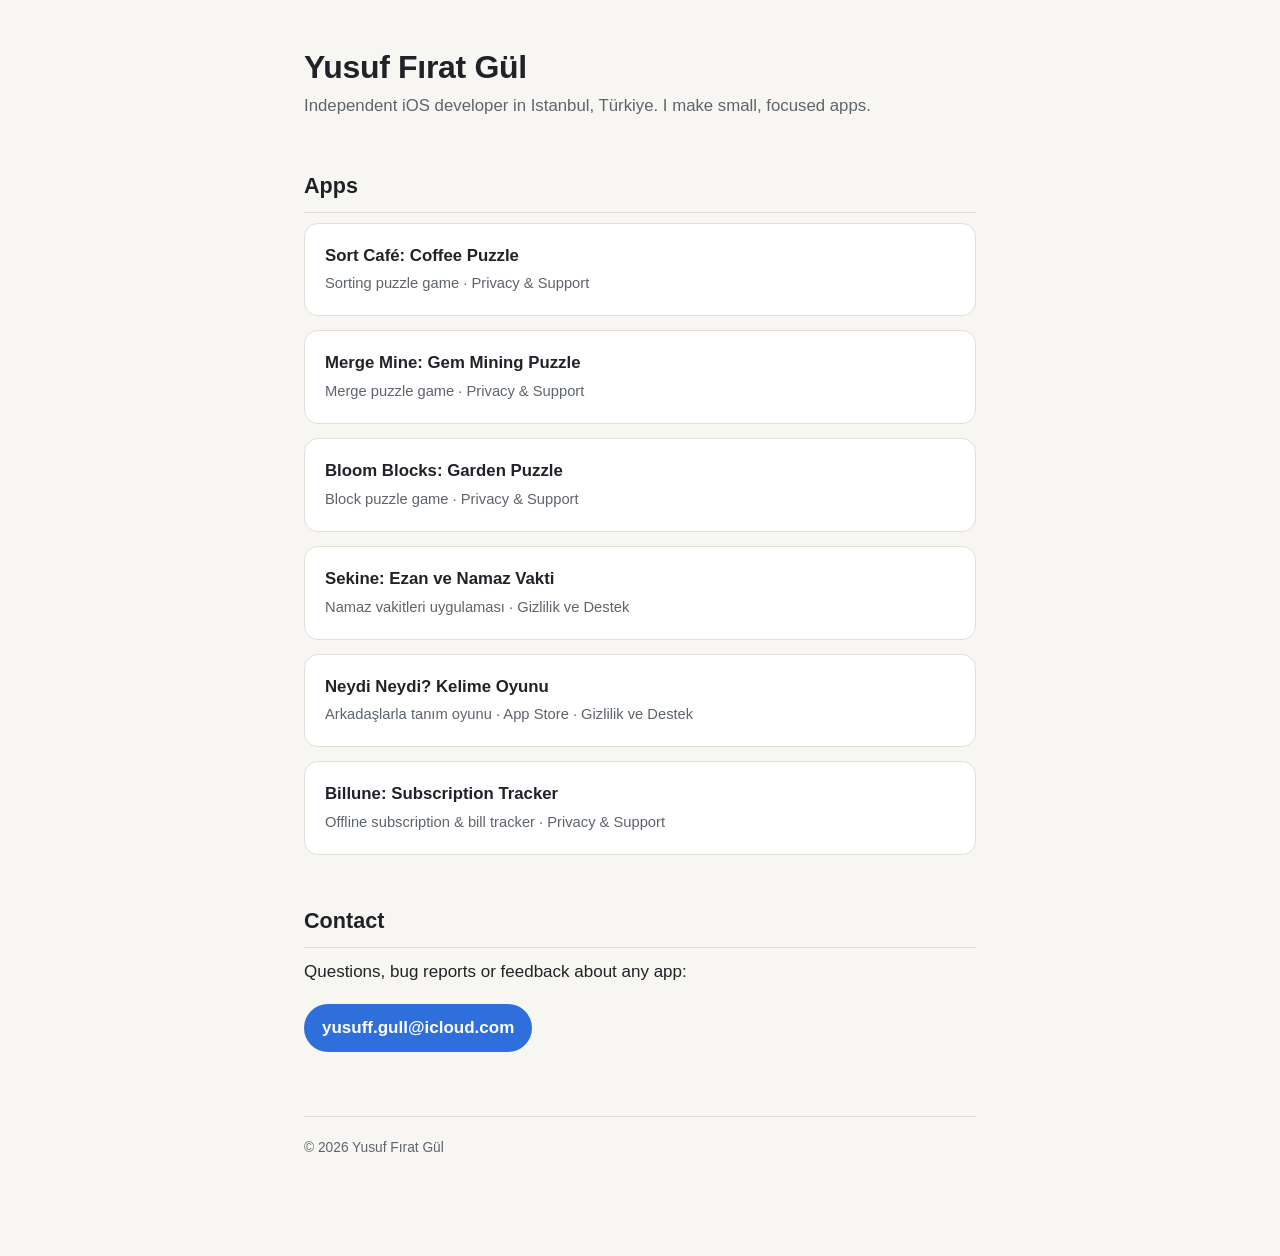
==== index.html @ c66a66dd "feat(billune): add privacy policy and support page Co-Authored-By: Claude Opus 5.5 <noreply@anthropi" ====
<!doctype html>
<html lang="en">
<head>
<meta charset="utf-8">
<meta name="viewport" content="width=device-width,initial-scale=1">
<title>Yusuf Fırat Gül — iOS apps</title>
<meta name="description" content="Independent iOS developer based in Istanbul. Puzzle games, the Neydi Neydi? word game, the Sekine prayer times app and the Billune subscription tracker.">
<link rel="stylesheet" href="/style.css">
</head>
<body>
<div class="wrap">
  <h1>Yusuf Fırat Gül</h1>
  <p class="lead">Independent iOS developer in Istanbul, Türkiye. I make small, focused apps.</p>

  <h2>Apps</h2>
  <div class="apps">
    <a class="app" href="/sort-cafe/">
      <strong>Sort Café: Coffee Puzzle</strong>
      <span>Sorting puzzle game · Privacy &amp; Support</span>
    </a>
    <a class="app" href="/merge-mine/">
      <strong>Merge Mine: Gem Mining Puzzle</strong>
      <span>Merge puzzle game · Privacy &amp; Support</span>
    </a>
    <a class="app" href="/bloom-blocks/">
      <strong>Bloom Blocks: Garden Puzzle</strong>
      <span>Block puzzle game · Privacy &amp; Support</span>
    </a>
    <a class="app" href="/sekine/">
      <strong>Sekine: Ezan ve Namaz Vakti</strong>
      <span>Namaz vakitleri uygulaması · Gizlilik ve Destek</span>
    </a>
    <a class="app" href="/neydi-neydi/">
      <strong>Neydi Neydi? Kelime Oyunu</strong>
      <span>Arkadaşlarla tanım oyunu · App Store · Gizlilik ve Destek</span>
    </a>
    <a class="app" href="/billune/">
      <strong>Billune: Subscription Tracker</strong>
      <span>Offline subscription &amp; bill tracker · Privacy &amp; Support</span>
    </a>
  </div>

  <h2>Contact</h2>
  <p>Questions, bug reports or feedback about any app:</p>
  <a class="contact" href="mailto:yusuff.gull@icloud.com">yusuff.gull@icloud.com</a>

  <footer>© 2026 Yusuf Fırat Gül</footer>
</div>
</body>
</html>
---- style.css ----
:root {
  --bg: #f7f6f3;
  --surface: #ffffff;
  --border: #e3e0d8;
  --text: #1f2328;
  --muted: #5d646c;
  --accent: #2f6fdb;
  --accent-ink: #1f4fa3;
}
@media (prefers-color-scheme: dark) {
  :root {
    --bg: #14161a;
    --surface: #1c1f25;
    --border: #2b3038;
    --text: #eceff2;
    --muted: #a0a8b1;
    --accent: #6aa0ff;
    --accent-ink: #9bbfff;
  }
}
body.sort-cafe { --accent: #c97a3d; --accent-ink: #7a431a; }
body.merge-mine { --accent: #b3841a; --accent-ink: #8f6a14; }
body.bloom-blocks { --accent: #3f8f5f; --accent-ink: #276b41; }
body.sekine { --accent: #2f8f83; --accent-ink: #1f6b62; }
body.neydi-neydi { --accent: #7a4bc4; --accent-ink: #55308f; }
body.billune { --accent: #2563eb; --accent-ink: #1e40af; }
@media (prefers-color-scheme: dark) {
  body.sort-cafe { --accent: #e0a15c; --accent-ink: #f6d9b4; }
  body.merge-mine { --accent: #f2c14e; --accent-ink: #f8d478; }
  body.bloom-blocks { --accent: #6fc98d; --accent-ink: #8ddba7; }
  body.sekine { --accent: #5cc7b8; --accent-ink: #8fe0d5; }
  body.neydi-neydi { --accent: #b48cf0; --accent-ink: #d5bcff; }
  body.billune { --accent: #6ea8fe; --accent-ink: #b6d0ff; }
}

* { box-sizing: border-box; }
html { -webkit-text-size-adjust: 100%; }
body {
  margin: 0;
  background: var(--bg);
  color: var(--text);
  font: 17px/1.65 -apple-system, BlinkMacSystemFont, "Segoe UI", Roboto, Helvetica, Arial, sans-serif;
}
.wrap { max-width: 720px; margin: 0 auto; padding: 48px 24px 96px; }
a { color: var(--accent-ink); text-underline-offset: 3px; }
a:focus-visible { outline: 2px solid var(--accent); outline-offset: 3px; border-radius: 2px; }

.top { display: flex; align-items: baseline; justify-content: space-between; gap: 16px; margin-bottom: 40px; font-size: 0.92rem; }
.top a { color: var(--muted); text-decoration: none; }
.top a:hover { color: var(--text); }

h1 { font-size: 2rem; line-height: 1.2; margin: 0 0 6px; letter-spacing: -0.01em; }
h2 { font-size: 1.35rem; margin: 48px 0 10px; padding-bottom: 8px; border-bottom: 1px solid var(--border); }
h3 { font-size: 1.02rem; margin: 26px 0 6px; }
p, li { max-width: 66ch; }
p { margin: 0 0 14px; }
ul { margin: 0 0 14px; padding-left: 1.25em; }
li { margin-bottom: 6px; }
.lead { color: var(--muted); font-size: 1.05rem; margin-bottom: 28px; }
.muted { color: var(--muted); font-size: 0.92rem; }

.chips { display: flex; gap: 10px; flex-wrap: wrap; margin: 20px 0 8px; }
.chips a {
  font-size: 0.86rem; font-weight: 600; text-decoration: none;
  background: var(--surface); border: 1px solid var(--border); color: var(--accent-ink);
  padding: 6px 14px; border-radius: 999px;
}

.apps { display: grid; gap: 14px; margin-top: 8px; }
.app {
  display: block; text-decoration: none; color: inherit;
  background: var(--surface); border: 1px solid var(--border); border-radius: 14px; padding: 18px 20px;
}
.app:hover { border-color: var(--accent); }
.app strong { display: block; font-size: 1.05rem; }
.app span { color: var(--muted); font-size: 0.92rem; }

table { width: 100%; border-collapse: collapse; font-size: 0.9rem; margin: 12px 0 16px; background: var(--surface); border: 1px solid var(--border); }
th, td { text-align: left; padding: 10px 12px; border-bottom: 1px solid var(--border); vertical-align: top; }
th { color: var(--muted); font-size: 0.78rem; text-transform: uppercase; letter-spacing: 0.04em; }
tr:last-child td { border-bottom: none; }
@media (max-width: 560px) { table { display: block; overflow-x: auto; } }

.contact {
  display: inline-block; background: var(--accent); color: #fff; text-decoration: none;
  font-weight: 600; padding: 10px 18px; border-radius: 999px; margin-top: 4px;
}
.contact:hover { filter: brightness(0.95); }
footer { margin-top: 64px; padding-top: 20px; border-top: 1px solid var(--border); color: var(--muted); font-size: 0.86rem; }
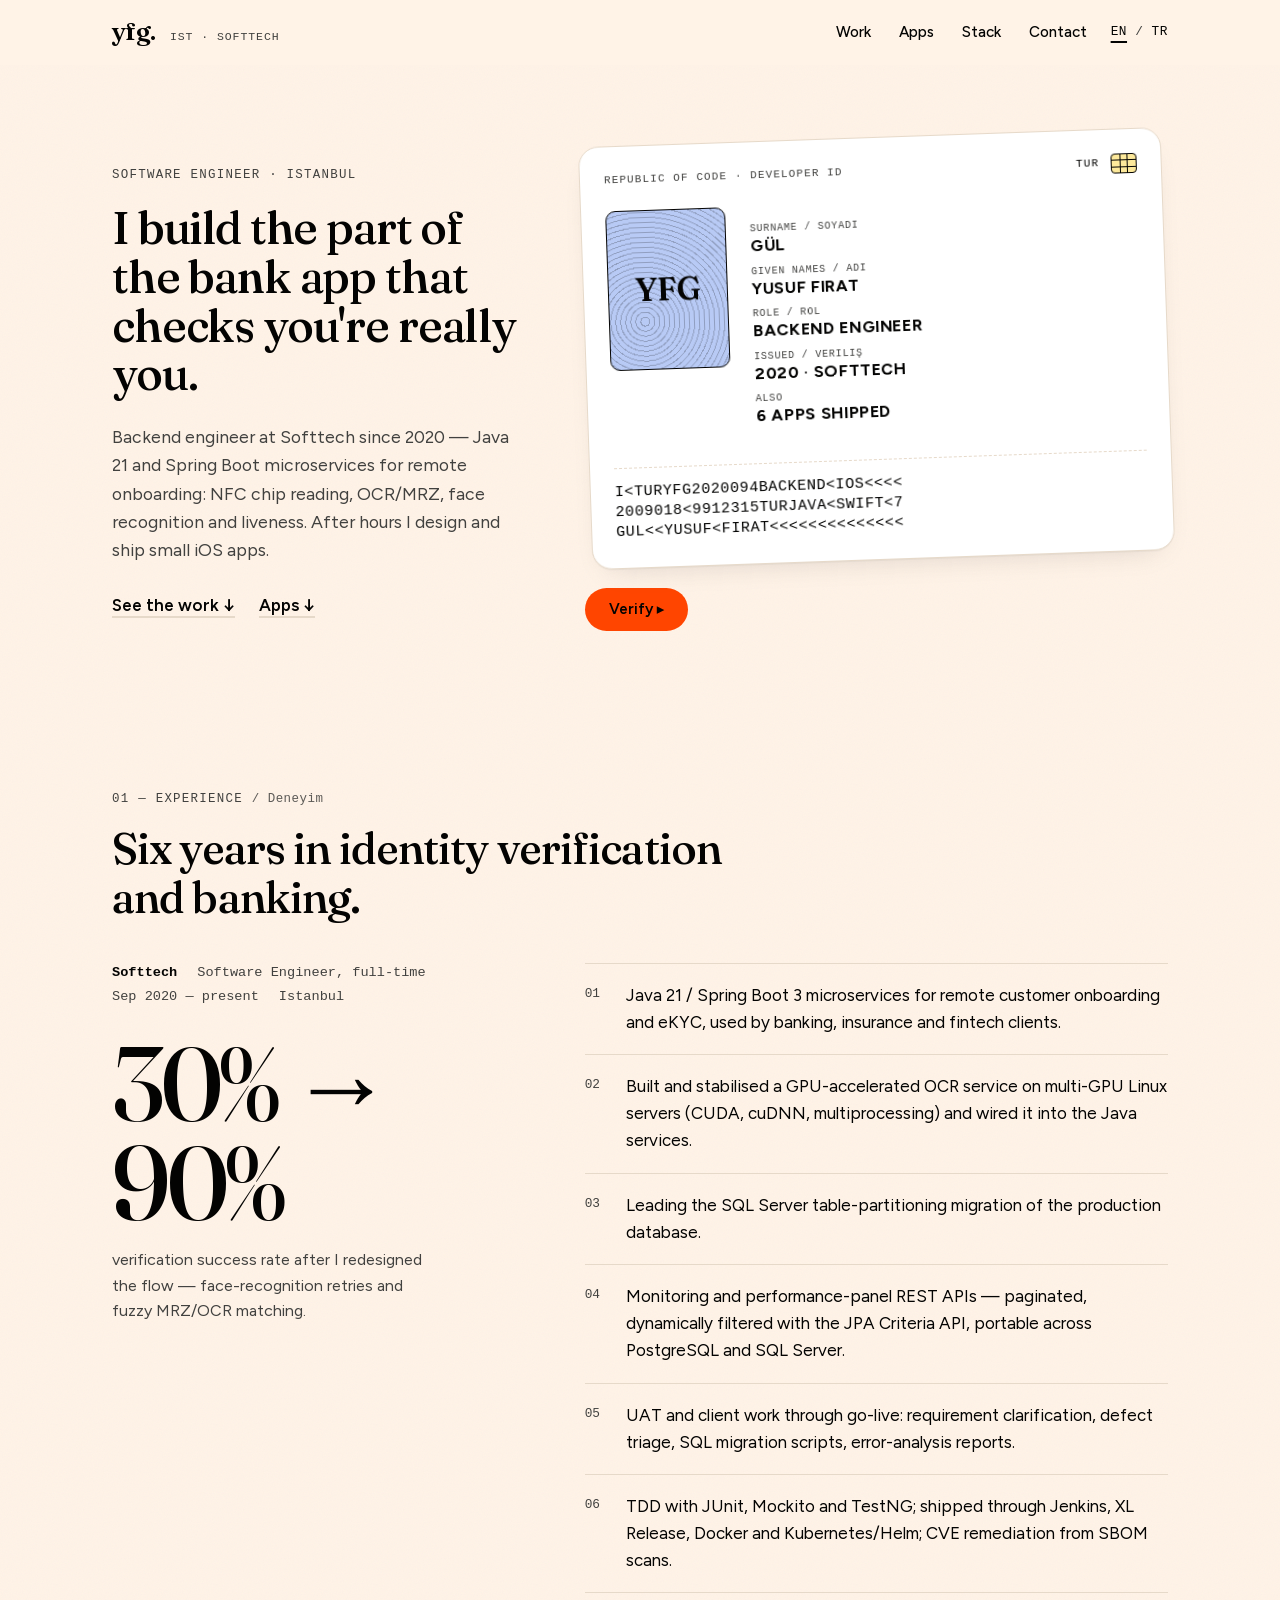
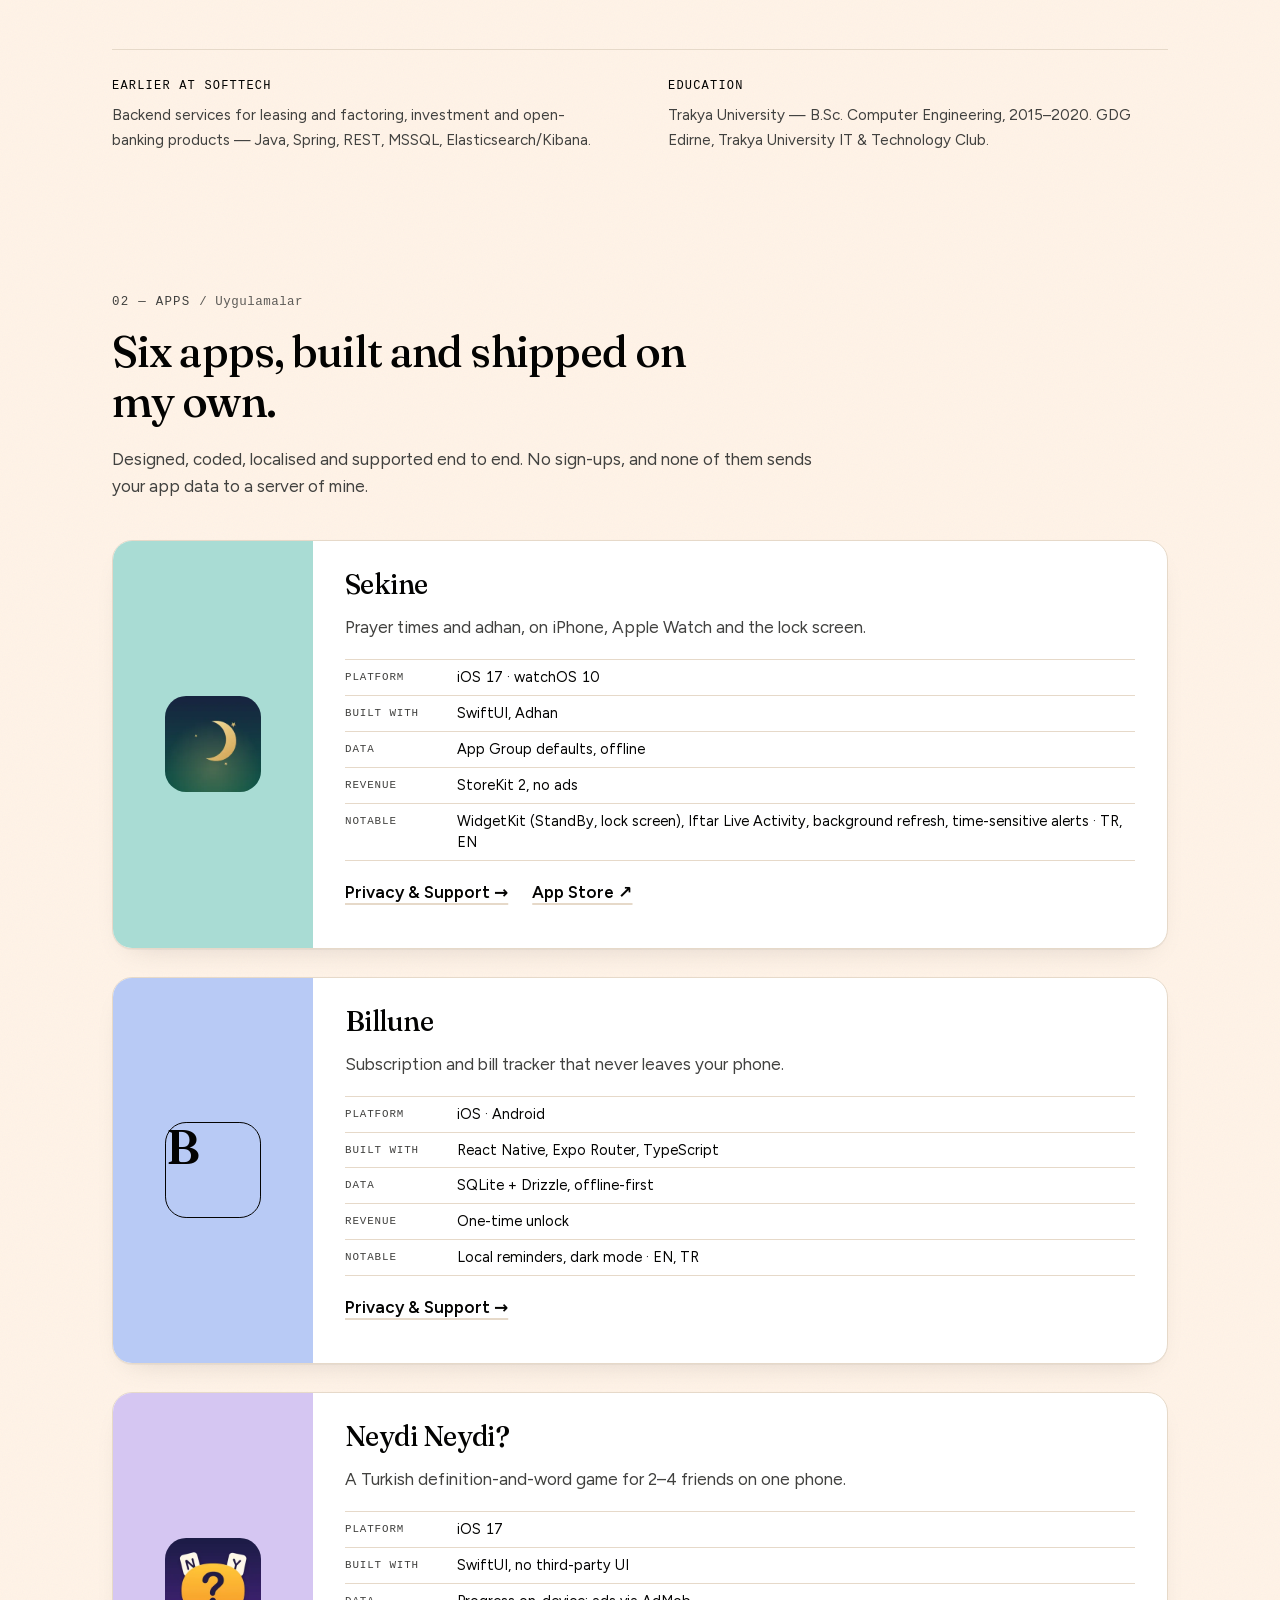
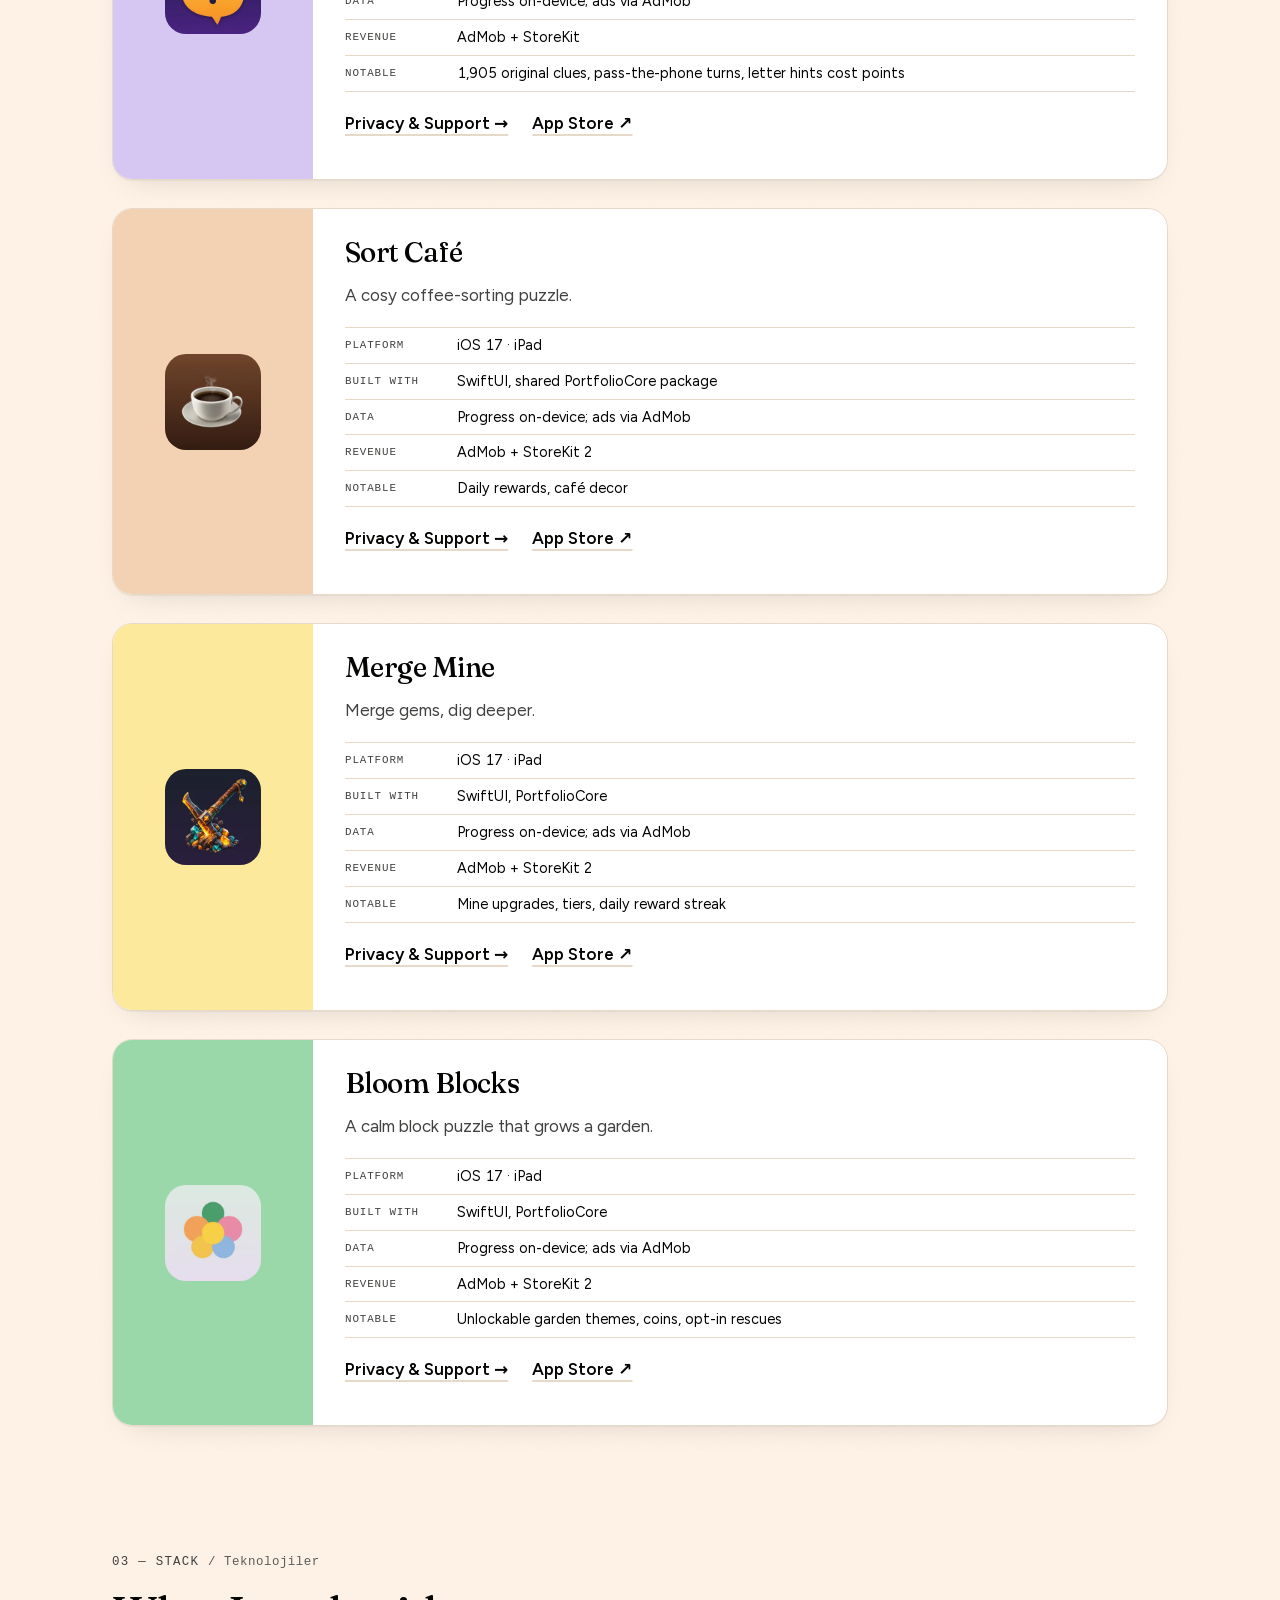
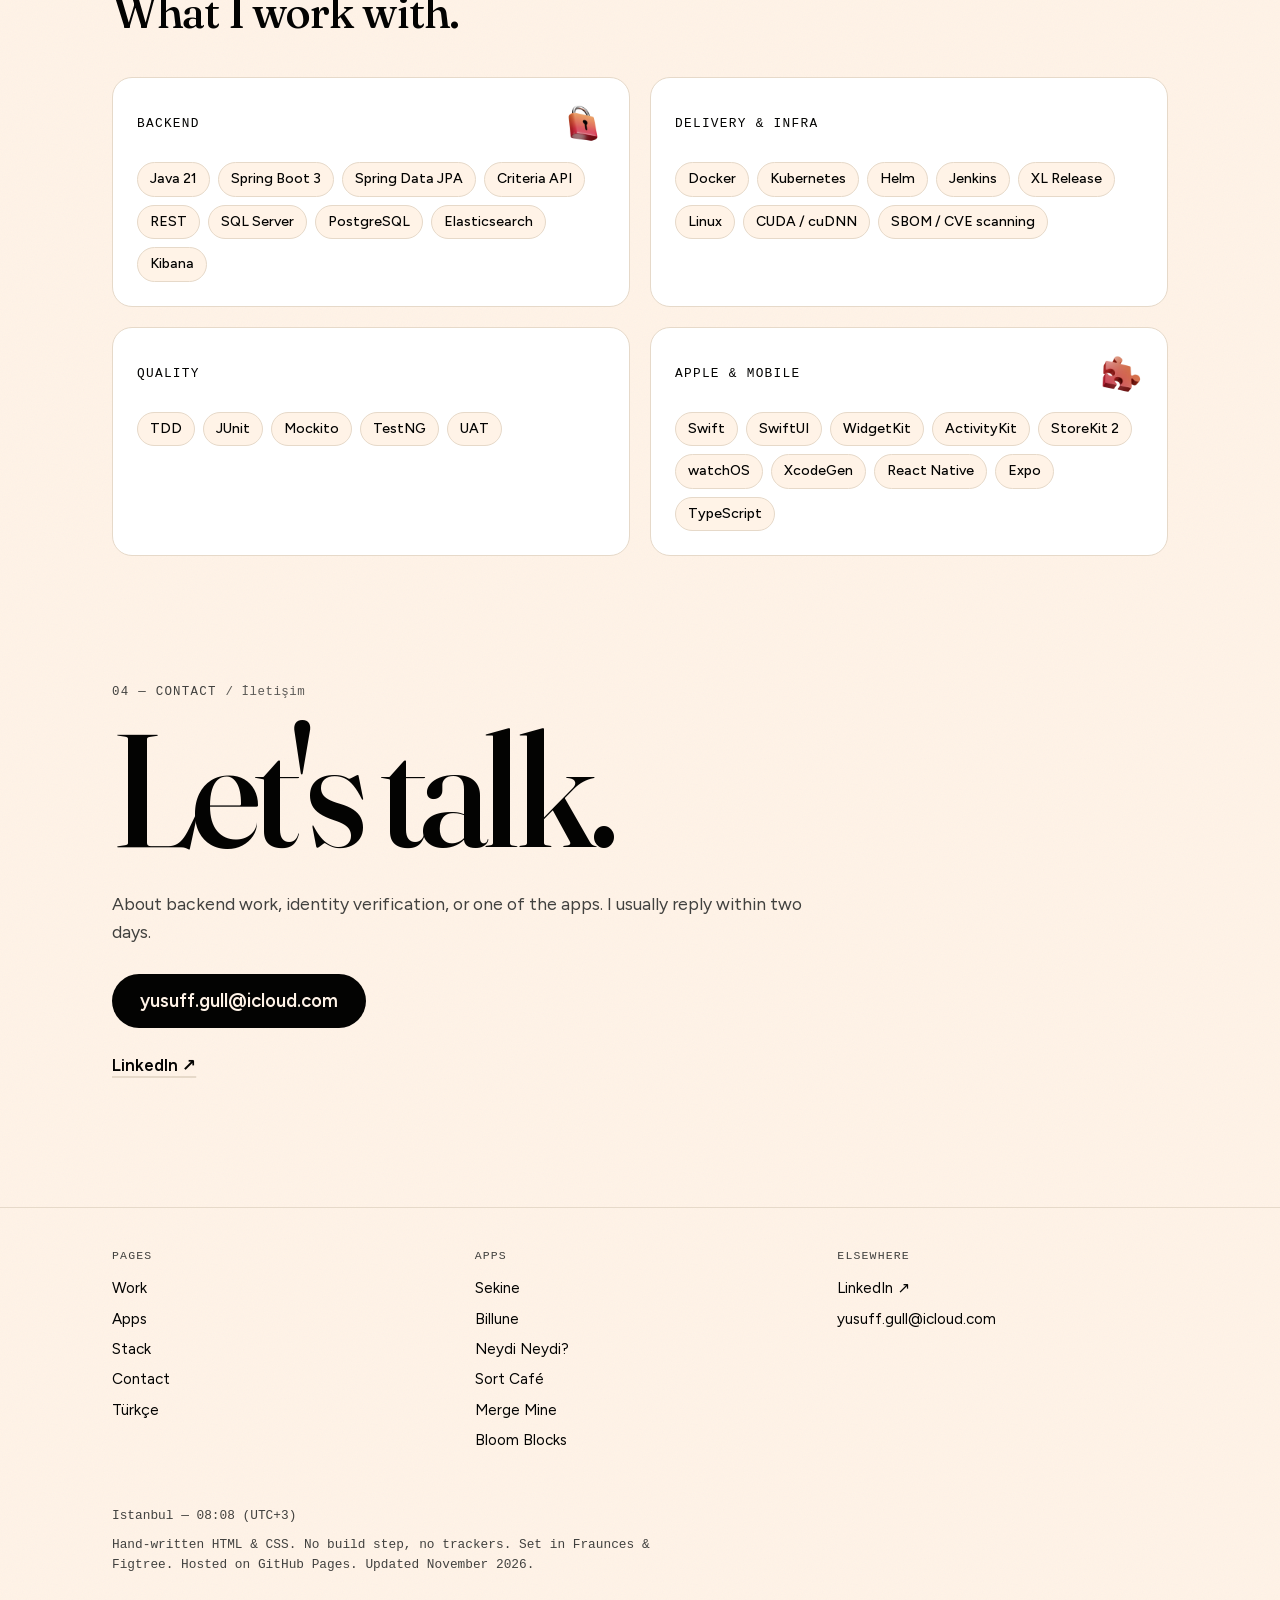
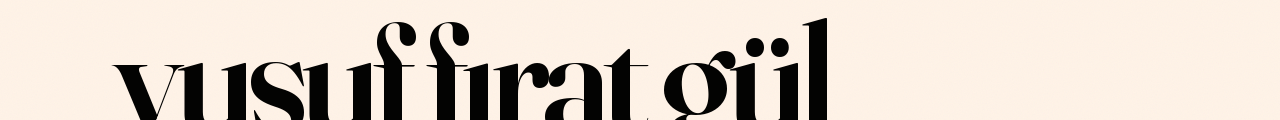
==== commit 2ddccddd: "feat(site): turn home into a bilingual CV/portfolio Backend-first CV (Softtech eKYC work) with the s" ====
--- a/index.html
+++ b/index.html
@@ -3,48 +3,357 @@
 <head>
 <meta charset="utf-8">
 <meta name="viewport" content="width=device-width,initial-scale=1">
-<title>Yusuf Fırat Gül — iOS apps</title>
-<meta name="description" content="Independent iOS developer based in Istanbul. Puzzle games, the Neydi Neydi? word game, the Sekine prayer times app and the Billune subscription tracker.">
+<script>(function(d){var m=window.matchMedia;if(m&&!m('(prefers-reduced-motion: reduce)').matches)d.classList.add('motion')})(document.documentElement)</script>
+<title>Yusuf Fırat Gül — Backend engineer &amp; iOS maker</title>
+<meta name="description" content="Software engineer at Softtech in Istanbul building Java/Spring identity verification (eKYC) services for banks, insurers and fintechs. Also ships six apps.">
+<link rel="canonical" href="https://yusuffiratgul.com/">
+<link rel="alternate" hreflang="en" href="https://yusuffiratgul.com/">
+<link rel="alternate" hreflang="tr" href="https://yusuffiratgul.com/tr/">
+<link rel="alternate" hreflang="x-default" href="https://yusuffiratgul.com/">
+<meta property="og:type" content="website">
+<meta property="og:url" content="https://yusuffiratgul.com/">
+<meta property="og:title" content="Yusuf Fırat Gül — Backend engineer &amp; iOS maker">
+<meta property="og:description" content="Software engineer at Softtech in Istanbul building Java/Spring identity verification (eKYC) services for banks, insurers and fintechs. Also ships six apps.">
+<meta name="theme-color" content="#fff3e7" media="(prefers-color-scheme: light)">
+<meta name="theme-color" content="#17120d" media="(prefers-color-scheme: dark)">
+<link rel="preload" href="/assets/fonts/fraunces-latin.woff2" as="font" type="font/woff2" crossorigin>
+<link rel="preload" href="/assets/fonts/figtree-latin.woff2" as="font" type="font/woff2" crossorigin>
 <link rel="stylesheet" href="/style.css">
+<script src="/site.js" defer></script>
 </head>
-<body>
-<div class="wrap">
-  <h1>Yusuf Fırat Gül</h1>
-  <p class="lead">Independent iOS developer in Istanbul, Türkiye. I make small, focused apps.</p>
-
-  <h2>Apps</h2>
-  <div class="apps">
-    <a class="app" href="/sort-cafe/">
-      <strong>Sort Café: Coffee Puzzle</strong>
-      <span>Sorting puzzle game · Privacy &amp; Support</span>
-    </a>
-    <a class="app" href="/merge-mine/">
-      <strong>Merge Mine: Gem Mining Puzzle</strong>
-      <span>Merge puzzle game · Privacy &amp; Support</span>
-    </a>
-    <a class="app" href="/bloom-blocks/">
-      <strong>Bloom Blocks: Garden Puzzle</strong>
-      <span>Block puzzle game · Privacy &amp; Support</span>
-    </a>
-    <a class="app" href="/sekine/">
-      <strong>Sekine: Ezan ve Namaz Vakti</strong>
-      <span>Namaz vakitleri uygulaması · Gizlilik ve Destek</span>
-    </a>
-    <a class="app" href="/neydi-neydi/">
-      <strong>Neydi Neydi? Kelime Oyunu</strong>
-      <span>Arkadaşlarla tanım oyunu · App Store · Gizlilik ve Destek</span>
-    </a>
-    <a class="app" href="/billune/">
-      <strong>Billune: Subscription Tracker</strong>
-      <span>Offline subscription &amp; bill tracker · Privacy &amp; Support</span>
-    </a>
+<body class="home">
+<a class="skip" href="#main">Skip to content</a>
+
+<header class="site-header">
+  <div class="shell bar">
+    <div class="brand">
+      <a class="wordmark" href="/" aria-label="Yusuf Fırat Gül, home">yfg.</a>
+      <span class="status">IST · Softtech</span>
+    </div>
+    <nav class="nav" aria-label="Primary">
+      <a href="#work">Work</a>
+      <a href="#apps">Apps</a>
+      <a href="#stack">Stack</a>
+      <a href="#contact">Contact</a>
+    </nav>
+    <nav class="lang" aria-label="Language">
+      <a href="/" hreflang="en" lang="en" aria-current="true">EN</a> / <a href="/tr/" hreflang="tr" lang="tr">TR</a>
+    </nav>
+    <button class="menu-btn" type="button" aria-haspopup="dialog" aria-controls="menu" aria-expanded="false">Menu</button>
   </div>
-
-  <h2>Contact</h2>
-  <p>Questions, bug reports or feedback about any app:</p>
-  <a class="contact" href="mailto:yusuff.gull@icloud.com">yusuff.gull@icloud.com</a>
-
-  <footer>© 2026 Yusuf Fırat Gül</footer>
-</div>
+</header>
+
+<dialog class="menu" id="menu" aria-label="Menu">
+  <button class="menu-close" type="button">Close</button>
+  <nav aria-label="Mobile">
+    <a href="#work">Work</a>
+    <a href="#apps">Apps</a>
+    <a href="#stack">Stack</a>
+    <a href="#contact">Contact</a>
+  </nav>
+</dialog>
+
+<main id="main">
+  <section class="shell hero" aria-labelledby="hero-h">
+    <div class="hero-copy">
+      <p class="eyebrow">SOFTWARE ENGINEER · ISTANBUL</p>
+      <h1 id="hero-h">I build the part of the bank app that checks you're really you.</h1>
+      <p class="lede">Backend engineer at Softtech since 2020 — Java 21 and Spring Boot microservices for remote onboarding: NFC chip reading, OCR/MRZ, face recognition and liveness. After hours I design and ship small iOS apps.</p>
+      <p class="hero-links"><a class="textlink" href="#work">See the work ↓</a> <a class="textlink" href="#apps">Apps ↓</a></p>
+    </div>
+
+    <div class="hero-stage">
+      <figure class="idcard">
+        <figcaption class="sr-only">A developer ID card styled like a passport data page: Yusuf Fırat Gül, backend engineer, Softtech since 2020, six apps shipped.</figcaption>
+        <div class="id-top"><span>REPUBLIC OF CODE · DEVELOPER ID</span><span class="country">TUR</span><span class="id-chip" aria-hidden="true"></span></div>
+        <div class="id-main">
+          <div class="photo" aria-hidden="true"><span>YFG</span></div>
+          <dl class="fields">
+            <div><dt>Surname / Soyadı</dt><dd>Gül</dd></div>
+            <div><dt>Given names / Adı</dt><dd>Yusuf Fırat</dd></div>
+            <div><dt>Role / Rol</dt><dd>Backend engineer</dd></div>
+            <div><dt>Issued / Veriliş</dt><dd>2020 · Softtech</dd></div>
+            <div><dt>Also</dt><dd>6 apps shipped</dd></div>
+          </dl>
+        </div>
+<pre class="mrz" aria-hidden="true">I&lt;TURYFG2020094BACKEND&lt;IOS&lt;&lt;&lt;&lt;
+2009018&lt;9912315TURJAVA&lt;SWIFT&lt;7
+GUL&lt;&lt;YUSUF&lt;FIRAT&lt;&lt;&lt;&lt;&lt;&lt;&lt;&lt;&lt;&lt;&lt;&lt;&lt;&lt;</pre>
+        <span class="scan" aria-hidden="true"></span>
+      </figure>
+      <div class="verify-row">
+        <button class="verify-btn" type="button" hidden>Verify ▸</button>
+        <ul class="checks" aria-label="Verification checks">
+          <li>NFC</li>
+          <li>MRZ</li>
+          <li>FACE</li>
+          <li>LIVENESS</li>
+        </ul>
+        <p class="result">success rate <strong><span class="rate-from">30%</span> → <span class="rate-to"><span class="rate-num">90</span>%</span></strong></p>
+        <p class="sr-only" aria-live="polite" data-verify-status></p>
+      </div>
+    </div>
+  </section>
+
+  <section class="shell block" id="work" aria-labelledby="work-h">
+    <p class="label">01 — EXPERIENCE <span lang="tr">/ Deneyim</span></p>
+    <h2 class="h2" id="work-h">Six years in identity verification and banking.</h2>
+    <div class="exp">
+      <div class="exp-side">
+        <p class="exp-row"><b>Softtech</b><span>Software Engineer, full-time</span><span>Sep 2020 — present</span><span>Istanbul</span></p>
+        <p class="metric">30% → 90%</p>
+        <p class="metric-cap">verification success rate after I redesigned the flow — face-recognition retries and fuzzy MRZ/OCR matching.</p>
+      </div>
+      <ol class="highlights">
+        <li><span>Java 21 / Spring Boot 3 microservices for remote customer onboarding and eKYC, used by banking, insurance and fintech clients.</span></li>
+        <li><span>Built and stabilised a GPU-accelerated OCR service on multi-GPU Linux servers (CUDA, cuDNN, multiprocessing) and wired it into the Java services.</span></li>
+        <li><span>Leading the SQL Server table-partitioning migration of the production database.</span></li>
+        <li><span>Monitoring and performance-panel REST APIs — paginated, dynamically filtered with the JPA Criteria API, portable across PostgreSQL and SQL Server.</span></li>
+        <li><span>UAT and client work through go-live: requirement clarification, defect triage, SQL migration scripts, error-analysis reports.</span></li>
+        <li><span>TDD with JUnit, Mockito and TestNG; shipped through Jenkins, XL Release, Docker and Kubernetes/Helm; CVE remediation from SBOM scans.</span></li>
+      </ol>
+    </div>
+    <div class="earlier">
+      <div>
+        <h3>Earlier at Softtech</h3>
+        <p>Backend services for leasing and factoring, investment and open-banking products — Java, Spring, REST, MSSQL, Elasticsearch/Kibana.</p>
+      </div>
+      <div>
+        <h3>Education</h3>
+        <p>Trakya University — B.Sc. Computer Engineering, 2015–2020. GDG Edirne, Trakya University IT &amp; Technology Club.</p>
+      </div>
+    </div>
+  </section>
+
+  <section class="shell block" id="apps" aria-labelledby="apps-h">
+    <p class="label">02 — APPS <span lang="tr">/ Uygulamalar</span></p>
+    <h2 class="h2" id="apps-h">Six apps, built and shipped on my own.</h2>
+    <p class="apps-intro">Designed, coded, localised and supported end to end. No sign-ups, and none of them sends your app data to a server of mine.</p>
+    <ul class="apps-list">
+      <li class="app" style="--n:0">
+        <article class="app-card" style="--tile:#a9dcd4" aria-labelledby="app-sekine">
+          <div class="app-tile"><img src="/assets/apps/sekine.webp" alt="Sekine" width="96" height="96" loading="lazy">
+          </div>
+          <div class="app-body">
+            <h3 id="app-sekine">Sekine</h3>
+            <p class="pitch">Prayer times and adhan, on iPhone, Apple Watch and the lock screen.</p>
+            <dl class="spec">
+            <div><dt>Platform</dt><dd>iOS 17 · watchOS 10</dd></div>
+            <div><dt>Built with</dt><dd>SwiftUI, Adhan</dd></div>
+            <div><dt>Data</dt><dd>App Group defaults, offline</dd></div>
+            <div><dt>Revenue</dt><dd>StoreKit 2, no ads</dd></div>
+            <div><dt>Notable</dt><dd>WidgetKit (StandBy, lock screen), Iftar Live Activity, background refresh, time-sensitive alerts · TR, EN</dd></div>
+            </dl>
+            <p class="app-links"><a class="textlink" href="/sekine/">Privacy &amp; Support →</a>
+          <a class="textlink" href="https://apps.apple.com/app/id6796900944" rel="noopener">App Store ↗</a>
+            </p>
+          </div>
+        </article>
+      </li>
+      <li class="app" style="--n:1">
+        <article class="app-card" style="--tile:#b8caf5" aria-labelledby="app-billune">
+          <div class="app-tile"><div class="mono-icon" role="img" aria-label="Billune">B</div>
+          </div>
+          <div class="app-body">
+            <h3 id="app-billune">Billune</h3>
+            <p class="pitch">Subscription and bill tracker that never leaves your phone.</p>
+            <dl class="spec">
+            <div><dt>Platform</dt><dd>iOS · Android</dd></div>
+            <div><dt>Built with</dt><dd>React Native, Expo Router, TypeScript</dd></div>
+            <div><dt>Data</dt><dd>SQLite + Drizzle, offline-first</dd></div>
+            <div><dt>Revenue</dt><dd>One-time unlock</dd></div>
+            <div><dt>Notable</dt><dd>Local reminders, dark mode · EN, TR</dd></div>
+            </dl>
+            <p class="app-links"><a class="textlink" href="/billune/">Privacy &amp; Support →</a>
+            </p>
+          </div>
+        </article>
+      </li>
+      <li class="app" style="--n:2">
+        <article class="app-card" style="--tile:#d5c6f2" aria-labelledby="app-neydi-neydi">
+          <div class="app-tile"><img src="/assets/apps/neydi-neydi.webp" alt="Neydi Neydi?" width="96" height="96" loading="lazy"></div>
+          <div class="app-body">
+            <h3 id="app-neydi-neydi">Neydi Neydi?</h3>
+            <p class="pitch">A Turkish definition-and-word game for 2–4 friends on one phone.</p>
+            <dl class="spec">
+            <div><dt>Platform</dt><dd>iOS 17</dd></div>
+            <div><dt>Built with</dt><dd>SwiftUI, no third-party UI</dd></div>
+            <div><dt>Data</dt><dd>Progress on-device; ads via AdMob</dd></div>
+            <div><dt>Revenue</dt><dd>AdMob + StoreKit</dd></div>
+            <div><dt>Notable</dt><dd>1,905 original clues, pass-the-phone turns, letter hints cost points</dd></div>
+            </dl>
+            <p class="app-links"><a class="textlink" href="/neydi-neydi/">Privacy &amp; Support →</a>
+          <a class="textlink" href="https://apps.apple.com/app/id6824321948" rel="noopener">App Store ↗</a>
+            </p>
+          </div>
+        </article>
+      </li>
+      <li class="app" style="--n:3">
+        <article class="app-card" style="--tile:#f3d2b3" aria-labelledby="app-sort-cafe">
+          <div class="app-tile"><img src="/assets/apps/sort-cafe.webp" alt="Sort Café" width="96" height="96" loading="lazy"></div>
+          <div class="app-body">
+            <h3 id="app-sort-cafe">Sort Café</h3>
+            <p class="pitch">A cosy coffee-sorting puzzle.</p>
+            <dl class="spec">
+            <div><dt>Platform</dt><dd>iOS 17 · iPad</dd></div>
+            <div><dt>Built with</dt><dd>SwiftUI, shared PortfolioCore package</dd></div>
+            <div><dt>Data</dt><dd>Progress on-device; ads via AdMob</dd></div>
+            <div><dt>Revenue</dt><dd>AdMob + StoreKit 2</dd></div>
+            <div><dt>Notable</dt><dd>Daily rewards, café decor</dd></div>
+            </dl>
+            <p class="app-links"><a class="textlink" href="/sort-cafe/">Privacy &amp; Support →</a>
+          <a class="textlink" href="https://apps.apple.com/app/id6802574022" rel="noopener">App Store ↗</a>
+            </p>
+          </div>
+        </article>
+      </li>
+      <li class="app" style="--n:4">
+        <article class="app-card" style="--tile:#fde99b" aria-labelledby="app-merge-mine">
+          <div class="app-tile"><img src="/assets/apps/merge-mine.webp" alt="Merge Mine" width="96" height="96" loading="lazy"></div>
+          <div class="app-body">
+            <h3 id="app-merge-mine">Merge Mine</h3>
+            <p class="pitch">Merge gems, dig deeper.</p>
+            <dl class="spec">
+            <div><dt>Platform</dt><dd>iOS 17 · iPad</dd></div>
+            <div><dt>Built with</dt><dd>SwiftUI, PortfolioCore</dd></div>
+            <div><dt>Data</dt><dd>Progress on-device; ads via AdMob</dd></div>
+            <div><dt>Revenue</dt><dd>AdMob + StoreKit 2</dd></div>
+            <div><dt>Notable</dt><dd>Mine upgrades, tiers, daily reward streak</dd></div>
+            </dl>
+            <p class="app-links"><a class="textlink" href="/merge-mine/">Privacy &amp; Support →</a>
+          <a class="textlink" href="https://apps.apple.com/app/id6806251107" rel="noopener">App Store ↗</a>
+            </p>
+          </div>
+        </article>
+      </li>
+      <li class="app" style="--n:5">
+        <article class="app-card" style="--tile:#9bd8a9" aria-labelledby="app-bloom-blocks">
+          <div class="app-tile"><img src="/assets/apps/bloom-blocks.webp" alt="Bloom Blocks" width="96" height="96" loading="lazy"></div>
+          <div class="app-body">
+            <h3 id="app-bloom-blocks">Bloom Blocks</h3>
+            <p class="pitch">A calm block puzzle that grows a garden.</p>
+            <dl class="spec">
+            <div><dt>Platform</dt><dd>iOS 17 · iPad</dd></div>
+            <div><dt>Built with</dt><dd>SwiftUI, PortfolioCore</dd></div>
+            <div><dt>Data</dt><dd>Progress on-device; ads via AdMob</dd></div>
+            <div><dt>Revenue</dt><dd>AdMob + StoreKit 2</dd></div>
+            <div><dt>Notable</dt><dd>Unlockable garden themes, coins, opt-in rescues</dd></div>
+            </dl>
+            <p class="app-links"><a class="textlink" href="/bloom-blocks/">Privacy &amp; Support →</a>
+          <a class="textlink" href="https://apps.apple.com/app/id6810299019" rel="noopener">App Store ↗</a>
+            </p>
+          </div>
+        </article>
+      </li>
+    </ul>
+  </section>
+
+  <section class="shell block" id="stack" aria-labelledby="stack-h">
+    <p class="label">03 — STACK <span lang="tr">/ Teknolojiler</span></p>
+    <h2 class="h2" id="stack-h">What I work with.</h2>
+    <div class="stack-grid">
+      <div class="stack-group">
+        <h3>Backend <img src="/assets/icons/lock.webp" alt="" width="44" height="44" loading="lazy"></h3>
+        <ul class="chips">
+          <li>Java 21</li>
+          <li>Spring Boot 3</li>
+          <li>Spring Data JPA</li>
+          <li>Criteria API</li>
+          <li>REST</li>
+          <li>SQL Server</li>
+          <li>PostgreSQL</li>
+          <li>Elasticsearch</li>
+          <li>Kibana</li>
+        </ul>
+      </div>
+      <div class="stack-group">
+        <h3>Delivery &amp; infra</h3>
+        <ul class="chips">
+          <li>Docker</li>
+          <li>Kubernetes</li>
+          <li>Helm</li>
+          <li>Jenkins</li>
+          <li>XL Release</li>
+          <li>Linux</li>
+          <li>CUDA / cuDNN</li>
+          <li>SBOM / CVE scanning</li>
+        </ul>
+      </div>
+      <div class="stack-group">
+        <h3>Quality</h3>
+        <ul class="chips">
+          <li>TDD</li>
+          <li>JUnit</li>
+          <li>Mockito</li>
+          <li>TestNG</li>
+          <li>UAT</li>
+        </ul>
+      </div>
+      <div class="stack-group">
+        <h3>Apple &amp; mobile <img src="/assets/icons/puzzle.webp" alt="" width="44" height="44" loading="lazy"></h3>
+        <ul class="chips">
+          <li>Swift</li>
+          <li>SwiftUI</li>
+          <li>WidgetKit</li>
+          <li>ActivityKit</li>
+          <li>StoreKit 2</li>
+          <li>watchOS</li>
+          <li>XcodeGen</li>
+          <li>React Native</li>
+          <li>Expo</li>
+          <li>TypeScript</li>
+        </ul>
+      </div>
+    </div>
+  </section>
+
+  <section class="shell block contact-block" id="contact" aria-labelledby="contact-h">
+    <p class="label">04 — CONTACT <span lang="tr">/ İletişim</span></p>
+    <h2 id="contact-h">Let's talk.</h2>
+    <p class="contact-sub">About backend work, identity verification, or one of the apps. I usually reply within two days.</p>
+    <a class="copy-btn" href="mailto:yusuff.gull@icloud.com" data-copy><span class="copy-label" aria-live="polite">yusuff.gull@icloud.com</span></a>
+    <p class="contact-more"><a class="textlink" href="https://www.linkedin.com/in/yusuf-firat-gul/" rel="noopener">LinkedIn ↗</a></p>
+  </section>
+</main>
+
+<footer class="site-footer">
+  <div class="shell">
+    <div class="foot-cols">
+      <nav aria-label="Pages">
+        <p class="foot-h">Pages</p>
+        <ul>
+          <li><a href="#work">Work</a></li>
+          <li><a href="#apps">Apps</a></li>
+          <li><a href="#stack">Stack</a></li>
+          <li><a href="#contact">Contact</a></li>
+          <li><a href="/tr/" hreflang="tr" lang="tr">Türkçe</a></li>
+        </ul>
+      </nav>
+      <nav aria-label="Apps">
+        <p class="foot-h">Apps</p>
+        <ul>
+          <li><a href="/sekine/">Sekine</a></li>
+          <li><a href="/billune/">Billune</a></li>
+          <li><a href="/neydi-neydi/">Neydi Neydi?</a></li>
+          <li><a href="/sort-cafe/">Sort Café</a></li>
+          <li><a href="/merge-mine/">Merge Mine</a></li>
+          <li><a href="/bloom-blocks/">Bloom Blocks</a></li>
+        </ul>
+      </nav>
+      <div>
+        <p class="foot-h">Elsewhere</p>
+        <ul>
+          <li><a href="https://www.linkedin.com/in/yusuf-firat-gul/" rel="noopener">LinkedIn ↗</a></li>
+          <li><a href="mailto:yusuff.gull@icloud.com">yusuff.gull@icloud.com</a></li>
+        </ul>
+      </div>
+    </div>
+    <div class="foot-meta">
+      <p>Istanbul <span data-clock-wrap hidden>— <time data-clock></time> </span>(UTC+3)</p>
+      <p>Hand-written HTML &amp; CSS. No build step, no trackers. Set in Fraunces &amp; Figtree. Hosted on GitHub Pages. Updated November 2026.</p>
+    </div>
+  </div>
+  <p class="big-word" aria-hidden="true">yusuf fırat gül</p>
+</footer>
 </body>
 </html>
--- a/style.css
+++ b/style.css
@@ -1,89 +1,290 @@
+/* yusuffiratgul.com — warm paper. Spec: docs/design.md */
+
+@font-face { font-family: "Fraunces"; font-style: normal; font-weight: 300 700; font-display: swap;
+  src: url("/assets/fonts/fraunces-latin-ext.woff2") format("woff2");
+  unicode-range: U+0100-02BA, U+02BD-02C5, U+02C7-02CC, U+02CE-02D7, U+02DD-02FF, U+0304, U+0308, U+0329, U+1D00-1DBF, U+1E00-1E9F, U+1EF2-1EFF, U+2020, U+20A0-20AB, U+20AD-20C4, U+2113, U+2C60-2C7F, U+A720-A7FF; }
+@font-face { font-family: "Fraunces"; font-style: normal; font-weight: 300 700; font-display: swap;
+  src: url("/assets/fonts/fraunces-latin.woff2") format("woff2");
+  unicode-range: U+0000-00FF, U+0131, U+0152-0153, U+02BB-02BC, U+02C6, U+02DA, U+02DC, U+0304, U+0308, U+0329, U+2000-206F, U+20AC, U+2122, U+2191, U+2193, U+2212, U+2215, U+FEFF, U+FFFD; }
+@font-face { font-family: "Figtree"; font-style: normal; font-weight: 400 700; font-display: swap;
+  src: url("/assets/fonts/figtree-latin-ext.woff2") format("woff2");
+  unicode-range: U+0100-02BA, U+02BD-02C5, U+02C7-02CC, U+02CE-02D7, U+02DD-02FF, U+0304, U+0308, U+0329, U+1D00-1DBF, U+1E00-1E9F, U+1EF2-1EFF, U+2020, U+20A0-20AB, U+20AD-20C4, U+2113, U+2C60-2C7F, U+A720-A7FF; }
+@font-face { font-family: "Figtree"; font-style: normal; font-weight: 400 700; font-display: swap;
+  src: url("/assets/fonts/figtree-latin.woff2") format("woff2");
+  unicode-range: U+0000-00FF, U+0131, U+0152-0153, U+02BB-02BC, U+02C6, U+02DA, U+02DC, U+0304, U+0308, U+0329, U+2000-206F, U+20AC, U+2122, U+2191, U+2193, U+2212, U+2215, U+FEFF, U+FFFD; }
+
+/* ---------- tokens ---------- */
 :root {
-  --bg: #f7f6f3;
-  --surface: #ffffff;
-  --border: #e3e0d8;
-  --text: #1f2328;
-  --muted: #5d646c;
-  --accent: #2f6fdb;
-  --accent-ink: #1f4fa3;
+  color-scheme: light dark;
+  --paper: #fff3e7; --card: #ffffff; --ink: #030302; --graphite: #41413f; --line: #e6d9c9;
+  --accent: #ff4500; --link: #b02e00; --on-accent: #030302;
+  --mint: #9bd8a9; --marigold: #fde99b; --peri: #b8caf5; --blush: #f7c6b5; --sand: #ecd9bf;
+  --mono: ui-monospace, "SF Mono", Menlo, Consolas, monospace;
+  --serif: "Fraunces", Georgia, serif;
+  --sans: "Figtree", system-ui, -apple-system, "Segoe UI", sans-serif;
+  --shadow: 0 1px 0 rgba(3,3,2,.04), 0 12px 32px -18px rgba(3,3,2,.18);
+  --header-h: 64px;
+  --noise: url("data:image/svg+xml,%3Csvg xmlns='http://www.w3.org/2000/svg' width='160' height='160'%3E%3Cfilter id='n'%3E%3CfeTurbulence type='fractalNoise' baseFrequency='.8' numOctaves='2' stitchTiles='stitch'/%3E%3C/filter%3E%3Crect width='100%25' height='100%25' filter='url(%23n)' opacity='.04'/%3E%3C/svg%3E");
 }
 @media (prefers-color-scheme: dark) {
   :root {
-    --bg: #14161a;
-    --surface: #1c1f25;
-    --border: #2b3038;
-    --text: #eceff2;
-    --muted: #a0a8b1;
-    --accent: #6aa0ff;
-    --accent-ink: #9bbfff;
+    --paper: #17120d; --card: #221b14; --ink: #f6ece0; --graphite: #c9bcae; --line: #3a3027;
+    --accent: #ff6a33; --link: #ff8a5c;
+    --shadow: 0 1px 0 rgba(0,0,0,.3), 0 12px 32px -18px rgba(0,0,0,.6);
   }
 }
-body.sort-cafe { --accent: #c97a3d; --accent-ink: #7a431a; }
-body.merge-mine { --accent: #b3841a; --accent-ink: #8f6a14; }
-body.bloom-blocks { --accent: #3f8f5f; --accent-ink: #276b41; }
-body.sekine { --accent: #2f8f83; --accent-ink: #1f6b62; }
-body.neydi-neydi { --accent: #7a4bc4; --accent-ink: #55308f; }
-body.billune { --accent: #2563eb; --accent-ink: #1e40af; }
+
+/* Policy-page accents. --accent decorative, --link = AA text ink (>=4.5:1 on paper). */
+body.sort-cafe    { --accent: #c97a3d; --link: #8a4a14; }
+body.merge-mine   { --accent: #b3841a; --link: #7a5700; }
+body.bloom-blocks { --accent: #3f8f5f; --link: #1f6b3d; }
+body.sekine       { --accent: #2f8f83; --link: #17695f; }
+body.neydi-neydi  { --accent: #7a4bc4; --link: #5b34a0; }
+body.billune      { --accent: #2563eb; --link: #1e46b8; }
 @media (prefers-color-scheme: dark) {
-  body.sort-cafe { --accent: #e0a15c; --accent-ink: #f6d9b4; }
-  body.merge-mine { --accent: #f2c14e; --accent-ink: #f8d478; }
-  body.bloom-blocks { --accent: #6fc98d; --accent-ink: #8ddba7; }
-  body.sekine { --accent: #5cc7b8; --accent-ink: #8fe0d5; }
-  body.neydi-neydi { --accent: #b48cf0; --accent-ink: #d5bcff; }
-  body.billune { --accent: #6ea8fe; --accent-ink: #b6d0ff; }
-}
-
+  body.sort-cafe    { --accent: #e0a15c; --link: #f0c18f; }
+  body.merge-mine   { --accent: #f2c14e; --link: #f8d478; }
+  body.bloom-blocks { --accent: #6fc98d; --link: #8ddba7; }
+  body.sekine       { --accent: #5cc7b8; --link: #8fe0d5; }
+  body.neydi-neydi  { --accent: #b48cf0; --link: #d5bcff; }
+  body.billune      { --accent: #6ea8fe; --link: #b6d0ff; }
+}
+
+/* ---------- base ---------- */
 * { box-sizing: border-box; }
 html { -webkit-text-size-adjust: 100%; }
 body {
-  margin: 0;
-  background: var(--bg);
-  color: var(--text);
-  font: 17px/1.65 -apple-system, BlinkMacSystemFont, "Segoe UI", Roboto, Helvetica, Arial, sans-serif;
-}
+  margin: 0; background: var(--paper) var(--noise); color: var(--ink);
+  font: 17px/1.65 var(--sans); -webkit-font-smoothing: antialiased; overflow-wrap: break-word;
+}
+img { max-width: 100%; height: auto; }
+a { color: var(--link); text-underline-offset: 3px; }
+a:hover { color: var(--link); text-decoration-thickness: 2px; text-decoration-color: var(--accent); }
+:focus-visible { outline: 2px solid var(--ink); outline-offset: 3px; border-radius: 3px; }
+:focus:not(:focus-visible) { outline: none; }
+::selection { background: var(--accent); color: var(--on-accent); }
+.sr-only { position: absolute; width: 1px; height: 1px; margin: -1px; padding: 0; overflow: hidden; clip: rect(0 0 0 0); white-space: nowrap; border: 0; }
+
+/* ---------- policy pages ---------- */
 .wrap { max-width: 720px; margin: 0 auto; padding: 48px 24px 96px; }
-a { color: var(--accent-ink); text-underline-offset: 3px; }
-a:focus-visible { outline: 2px solid var(--accent); outline-offset: 3px; border-radius: 2px; }
-
-.top { display: flex; align-items: baseline; justify-content: space-between; gap: 16px; margin-bottom: 40px; font-size: 0.92rem; }
-.top a { color: var(--muted); text-decoration: none; }
-.top a:hover { color: var(--text); }
-
-h1 { font-size: 2rem; line-height: 1.2; margin: 0 0 6px; letter-spacing: -0.01em; }
-h2 { font-size: 1.35rem; margin: 48px 0 10px; padding-bottom: 8px; border-bottom: 1px solid var(--border); }
-h3 { font-size: 1.02rem; margin: 26px 0 6px; }
+.top { display: flex; align-items: baseline; justify-content: space-between; gap: 16px; margin-bottom: 40px; font: 500 .8rem/1.4 var(--mono); letter-spacing: .02em; }
+.top a { color: var(--graphite); text-decoration: none; }
+.top a:hover { color: var(--ink); text-decoration: underline; }
+h1 { font-family: var(--serif); font-weight: 500; font-size: 2rem; line-height: 1.15; margin: 0 0 6px; letter-spacing: -.015em; }
+.wrap > h1::before { content: ""; display: block; width: 40px; height: 4px; border-radius: 2px; background: var(--accent); margin-bottom: 18px; }
+h2 { font-family: var(--serif); font-weight: 500; font-size: 1.5rem; line-height: 1.2; margin: 52px 0 12px; padding-bottom: 10px; border-bottom: 1px solid var(--line); letter-spacing: -.01em; }
+h3 { font-family: var(--sans); font-weight: 700; font-size: 1.02rem; margin: 28px 0 6px; }
 p, li { max-width: 66ch; }
 p { margin: 0 0 14px; }
 ul { margin: 0 0 14px; padding-left: 1.25em; }
 li { margin-bottom: 6px; }
-.lead { color: var(--muted); font-size: 1.05rem; margin-bottom: 28px; }
-.muted { color: var(--muted); font-size: 0.92rem; }
-
+code { font: .88em var(--mono); background: var(--card); border: 1px solid var(--line); border-radius: 6px; padding: .1em .4em; }
+.lead { color: var(--graphite); font-size: 1.1rem; margin-bottom: 28px; }
+.muted { color: var(--graphite); font-size: .92rem; }
 .chips { display: flex; gap: 10px; flex-wrap: wrap; margin: 20px 0 8px; }
-.chips a {
-  font-size: 0.86rem; font-weight: 600; text-decoration: none;
-  background: var(--surface); border: 1px solid var(--border); color: var(--accent-ink);
-  padding: 6px 14px; border-radius: 999px;
-}
-
-.apps { display: grid; gap: 14px; margin-top: 8px; }
-.app {
-  display: block; text-decoration: none; color: inherit;
-  background: var(--surface); border: 1px solid var(--border); border-radius: 14px; padding: 18px 20px;
-}
-.app:hover { border-color: var(--accent); }
-.app strong { display: block; font-size: 1.05rem; }
-.app span { color: var(--muted); font-size: 0.92rem; }
-
-table { width: 100%; border-collapse: collapse; font-size: 0.9rem; margin: 12px 0 16px; background: var(--surface); border: 1px solid var(--border); }
-th, td { text-align: left; padding: 10px 12px; border-bottom: 1px solid var(--border); vertical-align: top; }
-th { color: var(--muted); font-size: 0.78rem; text-transform: uppercase; letter-spacing: 0.04em; }
+.chips a { font-size: .86rem; font-weight: 600; text-decoration: none; background: var(--card); border: 1px solid var(--line); color: var(--link); padding: 6px 14px; border-radius: 999px; }
+.chips a:hover { border-color: var(--link); color: var(--link); text-decoration: underline; text-decoration-thickness: 2px; text-decoration-color: var(--accent); }
+table { width: 100%; border-collapse: collapse; font-size: .9rem; margin: 12px 0 16px; background: var(--card); border: 1px solid var(--line); }
+th, td { text-align: left; padding: 10px 12px; border-bottom: 1px solid var(--line); vertical-align: top; }
+th { color: var(--graphite); font: 500 .72rem/1.4 var(--mono); text-transform: uppercase; letter-spacing: .06em; }
 tr:last-child td { border-bottom: none; }
 @media (max-width: 560px) { table { display: block; overflow-x: auto; } }
-
-.contact {
-  display: inline-block; background: var(--accent); color: #fff; text-decoration: none;
-  font-weight: 600; padding: 10px 18px; border-radius: 999px; margin-top: 4px;
-}
-.contact:hover { filter: brightness(0.95); }
-footer { margin-top: 64px; padding-top: 20px; border-top: 1px solid var(--border); color: var(--muted); font-size: 0.86rem; }
+.contact { display: inline-block; background: var(--ink); color: var(--paper); text-decoration: none; font-weight: 600; padding: 11px 20px; border-radius: 999px; margin-top: 4px; }
+.contact:hover { background: var(--link); color: var(--paper); text-decoration: underline; text-decoration-thickness: 2px; text-underline-offset: 4px; }
+footer { margin-top: 64px; padding-top: 20px; border-top: 1px solid var(--line); color: var(--graphite); font-size: .86rem; }
+
+/* ================= homepage ================= */
+body.home { line-height: 1.6; }
+body.home h1, body.home h2 { border: 0; padding: 0; }
+body.home h1, body.home h2, body.home h3 { margin: 0; }
+body.home ul, body.home ol { margin: 0; padding: 0; list-style: none; }
+body.home li { margin: 0; max-width: none; }
+body.home p { max-width: 64ch; }
+body.home .shell { max-width: 1120px; margin: 0 auto; padding: 0 clamp(20px, 4vw, 32px); }
+body.home section[id] { scroll-margin-top: 88px; }
+body.home .mono { font-family: var(--mono); }
+body.home .skip { position: absolute; left: 12px; top: -60px; z-index: 100; background: var(--ink); color: var(--paper); padding: 10px 16px; border-radius: 999px; font-weight: 600; text-decoration: none; }
+body.home .skip:focus { top: 12px; color: var(--paper); }
+
+/* header */
+body.home .site-header { position: sticky; top: 0; z-index: 50; background: var(--paper); border-bottom: 1px solid transparent; }
+body.home .site-header.is-scrolled { border-bottom-color: var(--line); }
+body.home .bar { display: flex; align-items: center; gap: 24px; min-height: var(--header-h); }
+body.home .brand { display: flex; align-items: baseline; gap: 14px; margin-right: auto; }
+body.home .wordmark { font: 600 1.6rem/1 var(--serif); letter-spacing: -.02em; color: var(--ink); text-decoration: none; }
+body.home .wordmark:hover { color: var(--ink); }
+body.home .status { display: none; font: 500 .72rem/1 var(--mono); letter-spacing: .08em; text-transform: uppercase; color: var(--graphite); }
+body.home .nav { display: flex; gap: 28px; }
+body.home .nav a, body.home .lang a { color: var(--ink); text-decoration: none; font-weight: 500; font-size: .95rem; }
+body.home .nav a:hover, body.home .lang a:hover { color: var(--link); text-decoration: underline; text-underline-offset: 6px; }
+body.home .lang { font: 500 .8rem/1 var(--mono); letter-spacing: .04em; color: var(--graphite); }
+body.home .lang a { font: inherit; }
+body.home .lang [aria-current] { text-decoration: underline; text-decoration-thickness: 2px; text-underline-offset: 6px; }
+body.home .menu-btn { display: none; font: 500 .85rem/1 var(--mono); letter-spacing: .04em; background: none; color: var(--ink); border: 1px solid var(--ink); border-radius: 999px; padding: 9px 16px; cursor: pointer; }
+body.home .menu-btn:hover { background: var(--ink); color: var(--paper); }
+@media (min-width: 720px) { body.home .status { display: inline; } }
+@media (max-width: 719px) {
+  body.home .bar { flex-wrap: wrap; gap: 8px 16px; padding: 10px 0; min-height: var(--header-h); }
+  body.home .nav { order: 5; width: 100%; gap: 20px; overflow-x: auto; padding-bottom: 4px; }
+  .menu-ready body.home .nav { display: none; }
+  .menu-ready body.home .menu-btn { display: inline-flex; }
+}
+body.home dialog.menu { border: 0; padding: 20px clamp(20px, 4vw, 32px) 40px; width: 100%; height: 100%; max-width: none; max-height: none; background: var(--paper); color: var(--ink); }
+body.home dialog.menu[open] { display: flex; flex-direction: column; }
+body.home dialog.menu::backdrop { background: var(--paper); }
+body.home .menu-close { align-self: flex-end; font: 500 .85rem/1 var(--mono); background: none; color: var(--ink); border: 1px solid var(--ink); border-radius: 999px; padding: 9px 16px; cursor: pointer; }
+body.home dialog.menu nav { display: flex; flex-direction: column; gap: 8px; margin-top: auto; margin-bottom: auto; }
+body.home dialog.menu nav a { font: 500 clamp(2.5rem, 12vw, 4rem)/1.1 var(--serif); letter-spacing: -.02em; color: var(--ink); text-decoration: none; }
+body.home dialog.menu nav a:hover { color: var(--link); }
+
+/* section furniture */
+body.home .block { margin-top: clamp(80px, 12vw, 128px); }
+body.home .label { font: 500 .78rem/1.4 var(--mono); letter-spacing: .1em; text-transform: uppercase; color: var(--graphite); margin: 0 0 16px; }
+body.home .label span { text-transform: none; letter-spacing: .04em; opacity: .85; }
+body.home .h2 { font: 500 clamp(1.75rem, 3.6vw, 2.75rem)/1.12 var(--serif); letter-spacing: -.02em; max-width: 22ch; }
+body.home .textlink { color: var(--ink); font-weight: 600; text-decoration: underline; text-decoration-thickness: 2px; text-decoration-color: var(--line); text-underline-offset: 5px; }
+body.home .textlink:hover { color: var(--link); text-decoration-color: var(--accent); }
+
+/* hero */
+body.home .hero { padding-top: clamp(32px, 6vw, 72px); display: grid; gap: 48px; align-items: center; }
+body.home .eyebrow { font: 500 .78rem/1.4 var(--mono); letter-spacing: .1em; color: var(--graphite); margin: 0 0 20px; }
+body.home .hero h1 { font: 500 clamp(2.25rem, 7vw, 3.25rem)/1.06 var(--serif); letter-spacing: -.025em; }
+body.home .lede { margin: 24px 0 28px; font-size: 1.1rem; color: var(--graphite); }
+body.home .hero-links { display: flex; gap: 24px; flex-wrap: wrap; }
+@media (min-width: 960px) {
+  body.home .hero { grid-template-columns: 5fr 7fr; gap: 56px; }
+  body.home .hero h1 { font-size: clamp(2.5rem, 3.6vw, 3.4rem); }
+}
+
+/* ID card */
+body.home .hero-stage { min-width: 0; }
+body.home .idcard {
+  position: relative; margin: 0; overflow: hidden; background: var(--card); border: 1px solid var(--line); border-radius: 20px;
+  padding: clamp(14px, 3vw, 24px); box-shadow: var(--shadow);
+  transform: perspective(900px) rotate(-2deg) rotateX(var(--rx, 0deg)) rotateY(var(--ry, 0deg));
+}
+body.home .id-top { display: flex; align-items: center; gap: 12px; font: 500 clamp(8px, 2.2vw, 11px)/1.2 var(--mono); letter-spacing: .1em; color: var(--graphite); }
+body.home .id-top .country { margin-left: auto; color: var(--ink); }
+body.home .id-chip { width: 26px; height: 20px; border-radius: 4px; background: var(--marigold); border: 1px solid var(--ink); position: relative; flex: none; }
+body.home .id-chip::before { content: ""; position: absolute; inset: 5px 0; border-top: 1px solid var(--ink); border-bottom: 1px solid var(--ink); }
+body.home .id-chip::after { content: ""; position: absolute; inset: 0 8px; border-left: 1px solid var(--ink); border-right: 1px solid var(--ink); }
+body.home .id-main { display: grid; grid-template-columns: clamp(68px, 18vw, 120px) 1fr; gap: clamp(12px, 3vw, 24px); margin: clamp(12px, 2.5vw, 20px) 0; }
+body.home .photo {
+  aspect-ratio: 3 / 4; border-radius: 10px; background: var(--peri); border: 1px solid var(--ink); display: grid; place-items: center; position: relative; overflow: hidden; color: #030302;
+}
+body.home .photo::before { content: ""; position: absolute; inset: 0; opacity: .22; background: repeating-radial-gradient(circle at 30% 70%, transparent 0 4px, #030302 4px 5px); }
+body.home .photo span { position: relative; font: 600 clamp(1.1rem, 4.4vw, 2rem)/1 var(--serif); letter-spacing: -.02em; }
+body.home .fields { display: grid; gap: clamp(5px, 1.4vw, 10px); align-content: start; }
+body.home .fields dt { font: 500 clamp(7.5px, 2vw, 10px)/1.2 var(--mono); letter-spacing: .08em; text-transform: uppercase; color: var(--graphite); }
+body.home .fields dd { margin: 1px 0 0; font: 700 clamp(.74rem, 2.5vw, 1.02rem)/1.2 var(--sans); letter-spacing: .04em; text-transform: uppercase; }
+body.home .mrz { margin: 0; overflow: hidden; font: 500 clamp(9px, 3.3vw, 15px)/1.35 var(--mono); letter-spacing: .04em; color: var(--ink); white-space: pre; border-top: 1px dashed var(--line); padding-top: clamp(8px, 2vw, 14px); }
+body.home .scan { position: absolute; left: 0; right: 0; top: 0; height: 2px; background: var(--accent); opacity: 0; pointer-events: none; }
+body.home .verify-row { display: flex; flex-wrap: wrap; align-items: center; gap: 14px 24px; margin-top: 28px; }
+body.home .verify-btn { font: 600 .95rem/1 var(--sans); background: var(--accent); color: var(--on-accent); border: 0; border-radius: 999px; padding: 14px 24px; cursor: pointer; }
+body.home .verify-btn:hover { background: var(--ink); color: var(--paper); }
+body.home .verify-btn[aria-disabled="true"] { opacity: .6; cursor: default; }
+body.home .verify-btn[hidden] { display: none; }
+body.home .checks { display: flex; flex-wrap: wrap; gap: 6px 18px; font: 500 .8rem/1.4 var(--mono); letter-spacing: .06em; }
+body.home .checks li::before { content: "\2713\00a0"; color: var(--accent); font-weight: 700; }
+body.home .result { flex-basis: 100%; margin: 0; font: 500 .8rem/1.4 var(--mono); letter-spacing: .06em; color: var(--graphite); font-variant-numeric: tabular-nums; }
+body.home .result strong { font-weight: 700; color: var(--ink); }
+body.home .is-unverified .checks li { opacity: 0; transform: translateY(4px); }
+body.home .is-unverified .checks li.on { opacity: 1; transform: none; }
+body.home .is-unverified .result { visibility: hidden; }
+body.home .is-unverified .result.show { visibility: visible; }
+
+/* experience */
+body.home .exp { display: grid; gap: 40px; margin-top: 40px; }
+body.home .exp-row { display: flex; flex-wrap: wrap; gap: 4px 20px; font: 500 .85rem/1.5 var(--mono); color: var(--graphite); margin-bottom: 28px; }
+body.home .exp-row b { color: var(--ink); font-weight: 700; }
+body.home .metric { font: 500 clamp(3.25rem, 9vw, 6.5rem)/.95 var(--serif); letter-spacing: -.04em; font-variant-numeric: tabular-nums; margin: 0 0 14px; }
+body.home .metric-cap { color: var(--graphite); font-size: 1rem; max-width: 32ch; }
+body.home .highlights { counter-reset: hl; border-top: 1px solid var(--line); }
+body.home .highlights li { counter-increment: hl; display: grid; grid-template-columns: 2.6rem 1fr; padding: 18px 0; border-bottom: 1px solid var(--line); }
+body.home .highlights li::before { content: counter(hl, decimal-leading-zero); font: 500 .8rem/1.9 var(--mono); color: var(--graphite); }
+body.home .earlier { display: grid; gap: 24px; margin-top: 56px; padding-top: 28px; border-top: 1px solid var(--line); color: var(--graphite); font-size: .95rem; }
+body.home .earlier h3 { font: 500 .75rem/1.4 var(--mono); letter-spacing: .1em; text-transform: uppercase; margin-bottom: 8px; color: var(--ink); }
+@media (min-width: 960px) {
+  body.home .exp { grid-template-columns: 5fr 7fr; gap: 56px; }
+  body.home .exp-side { position: sticky; top: 96px; align-self: start; }
+  body.home .earlier { grid-template-columns: 1fr 1fr; gap: 56px; }
+}
+
+/* apps */
+body.home .apps-intro { margin-top: 20px; color: var(--graphite); }
+body.home .apps-list { margin-top: 40px; }
+body.home .app { margin-bottom: 20px; }
+body.home .app-card { position: relative; display: grid; background: var(--card); border: 1px solid var(--line); border-radius: 20px; box-shadow: var(--shadow); overflow: hidden; }
+body.home .app-tile { background: var(--tile, var(--sand)); display: grid; place-items: center; padding: 28px; position: relative; }
+body.home .app-tile img, body.home .app-tile .mono-icon { width: 96px; height: 96px; border-radius: 22%; display: block; }
+body.home .mono-icon { display: grid; place-items: center; background: var(--peri); border: 1px solid #030302; color: #030302; font: 600 3rem/1 var(--serif); }
+body.home .app-body { padding: 24px; display: grid; gap: 14px; align-content: start; }
+body.home .app-body h3 { font: 500 1.75rem/1.1 var(--serif); letter-spacing: -.02em; }
+body.home .pitch { margin: 0; color: var(--graphite); }
+body.home .spec { display: grid; gap: 0; margin: 4px 0 0; border-top: 1px solid var(--line); font-variant-numeric: tabular-nums; }
+body.home .spec div { display: grid; grid-template-columns: 6.25rem 1fr; gap: 12px; padding: 7px 0; border-bottom: 1px solid var(--line); font-size: .9rem; line-height: 1.45; }
+body.home .spec dt { font: 500 .68rem/1.9 var(--mono); letter-spacing: .08em; text-transform: uppercase; color: var(--graphite); }
+body.home .spec dd { margin: 0; }
+body.home .app-links { display: flex; flex-wrap: wrap; gap: 8px 24px; padding-top: 4px; }
+@media (min-width: 720px) {
+  body.home .app { position: sticky; top: calc(var(--header-h) + 16px + var(--n, 0) * 14px); margin-bottom: 28px; }
+  body.home .app-card { grid-template-columns: 200px 1fr; }
+  body.home .app-body { padding: 28px 32px; }
+}
+body.home .app-card::after { content: ""; position: absolute; inset: 0; background: var(--paper); opacity: 0; pointer-events: none; }
+
+/* stack */
+body.home .stack-grid { display: grid; gap: 20px; margin-top: 40px; }
+body.home .stack-group { background: var(--card); border: 1px solid var(--line); border-radius: 20px; padding: 24px; }
+body.home .stack-group h3 { display: flex; align-items: center; gap: 12px; min-height: 44px; margin-bottom: 16px; font: 500 .8rem/1.4 var(--mono); letter-spacing: .1em; text-transform: uppercase; }
+body.home .stack-group h3 img { width: 44px; height: 44px; margin-left: auto; }
+body.home .chips { margin: 0; gap: 8px; }
+body.home .chips li { font-size: .88rem; font-weight: 500; padding: 5px 12px; border: 1px solid var(--line); border-radius: 999px; background: var(--paper); }
+@media (min-width: 720px) { body.home .stack-grid { grid-template-columns: 1fr 1fr; } }
+
+/* contact */
+body.home .contact-block h2 { font: 500 clamp(4rem, 14vw, 10rem)/.9 var(--serif); letter-spacing: -.045em; max-width: none; }
+body.home .contact-sub { margin: 28px 0 28px; font-size: 1.1rem; color: var(--graphite); }
+body.home .copy-btn { display: inline-flex; align-items: center; gap: 10px; background: var(--ink); color: var(--paper); text-decoration: none; font: 600 clamp(.95rem, 4vw, 1.15rem)/1.2 var(--sans); padding: 16px 28px; border-radius: 999px; }
+body.home .copy-btn:hover { background: var(--accent); color: var(--on-accent); }
+body.home .contact-more { display: flex; flex-wrap: wrap; gap: 8px 24px; align-items: center; margin-top: 24px; }
+body.home .contact-more small { font: 500 .8rem/1.4 var(--mono); color: var(--graphite); }
+
+/* footer */
+body.home .site-footer { margin-top: clamp(80px, 12vw, 128px); padding: 40px 0 0; border-top: 1px solid var(--line); color: var(--ink); font-size: .95rem; overflow: hidden; }
+body.home .foot-cols { display: grid; gap: 32px; }
+body.home .foot-cols .foot-h { margin: 0 0 12px; font: 500 .72rem/1.4 var(--mono); letter-spacing: .1em; text-transform: uppercase; color: var(--graphite); margin-bottom: 12px; }
+body.home .foot-cols li { margin-bottom: 6px; }
+body.home .foot-cols a { color: var(--ink); text-decoration: none; }
+body.home .foot-cols a:hover { color: var(--link); text-decoration: underline; }
+body.home .foot-meta { margin-top: 48px; display: grid; gap: 8px; font: 500 .8rem/1.6 var(--mono); color: var(--graphite); }
+body.home .foot-meta p { max-width: 70ch; margin: 0; }
+body.home .big-word { display: block; margin: 40px 0 0; padding: 0 clamp(20px, 4vw, 32px); font: 600 clamp(2.75rem, 12vw, 13rem)/.8 var(--serif); letter-spacing: -.05em; white-space: nowrap; color: var(--ink); text-align: center; user-select: none; }
+body.home .big-word { text-align: left; max-width: 1120px; margin-left: auto; margin-right: auto; margin-bottom: -.12em; }
+@media (min-width: 720px) { body.home .foot-cols { grid-template-columns: 1fr 1fr 1fr; } }
+
+/* ---------- motion (opt-in only) ---------- */
+@media (prefers-reduced-motion: no-preference) {
+  html { scroll-behavior: smooth; }
+  body.home .site-header { transition: transform .3s ease, border-color .2s; }
+  body.home .site-header.is-hidden { transform: translateY(-100%); }
+  body.home .idcard { transition: transform .25s ease; }
+  body.home .checks li { transition: opacity .25s ease, transform .25s ease; }
+  body.home .is-scanning .scan { animation: scan .9s linear forwards; }
+  body.home .app-card { transition: transform .4s ease; transform-origin: 50% 0; }
+  body.home .app-card::after { transition: opacity .4s ease; }
+  body.home .verify-btn, body.home .copy-btn, body.home .menu-btn { transition: background-color .15s, color .15s; }
+}
+/* No-flash start state: site.js adds .is-ready on load. If it never does (script blocked/failed),
+   the CSS timer below reveals the static final content after 2s. */
+@media (prefers-reduced-motion: no-preference) {
+  html.motion:not(.is-ready) body.home .checks li,
+  html.motion:not(.is-ready) body.home .result { opacity: 0; visibility: hidden; animation: reveal 0s 2s forwards; }
+}
+@keyframes reveal { to { opacity: 1; visibility: visible; } }
+@media (prefers-reduced-motion: no-preference) and (min-width: 720px) {
+  body.home .app.is-past .app-card { transform: scale(.96); }
+  body.home .app.is-past .app-card::after { opacity: .45; }
+}
+@keyframes scan { 0% { top: 0; opacity: 1; } 95% { opacity: 1; } 100% { top: calc(100% - 2px); opacity: 0; } }
+@media (max-width: 719px) { body.home .app { position: static; } }
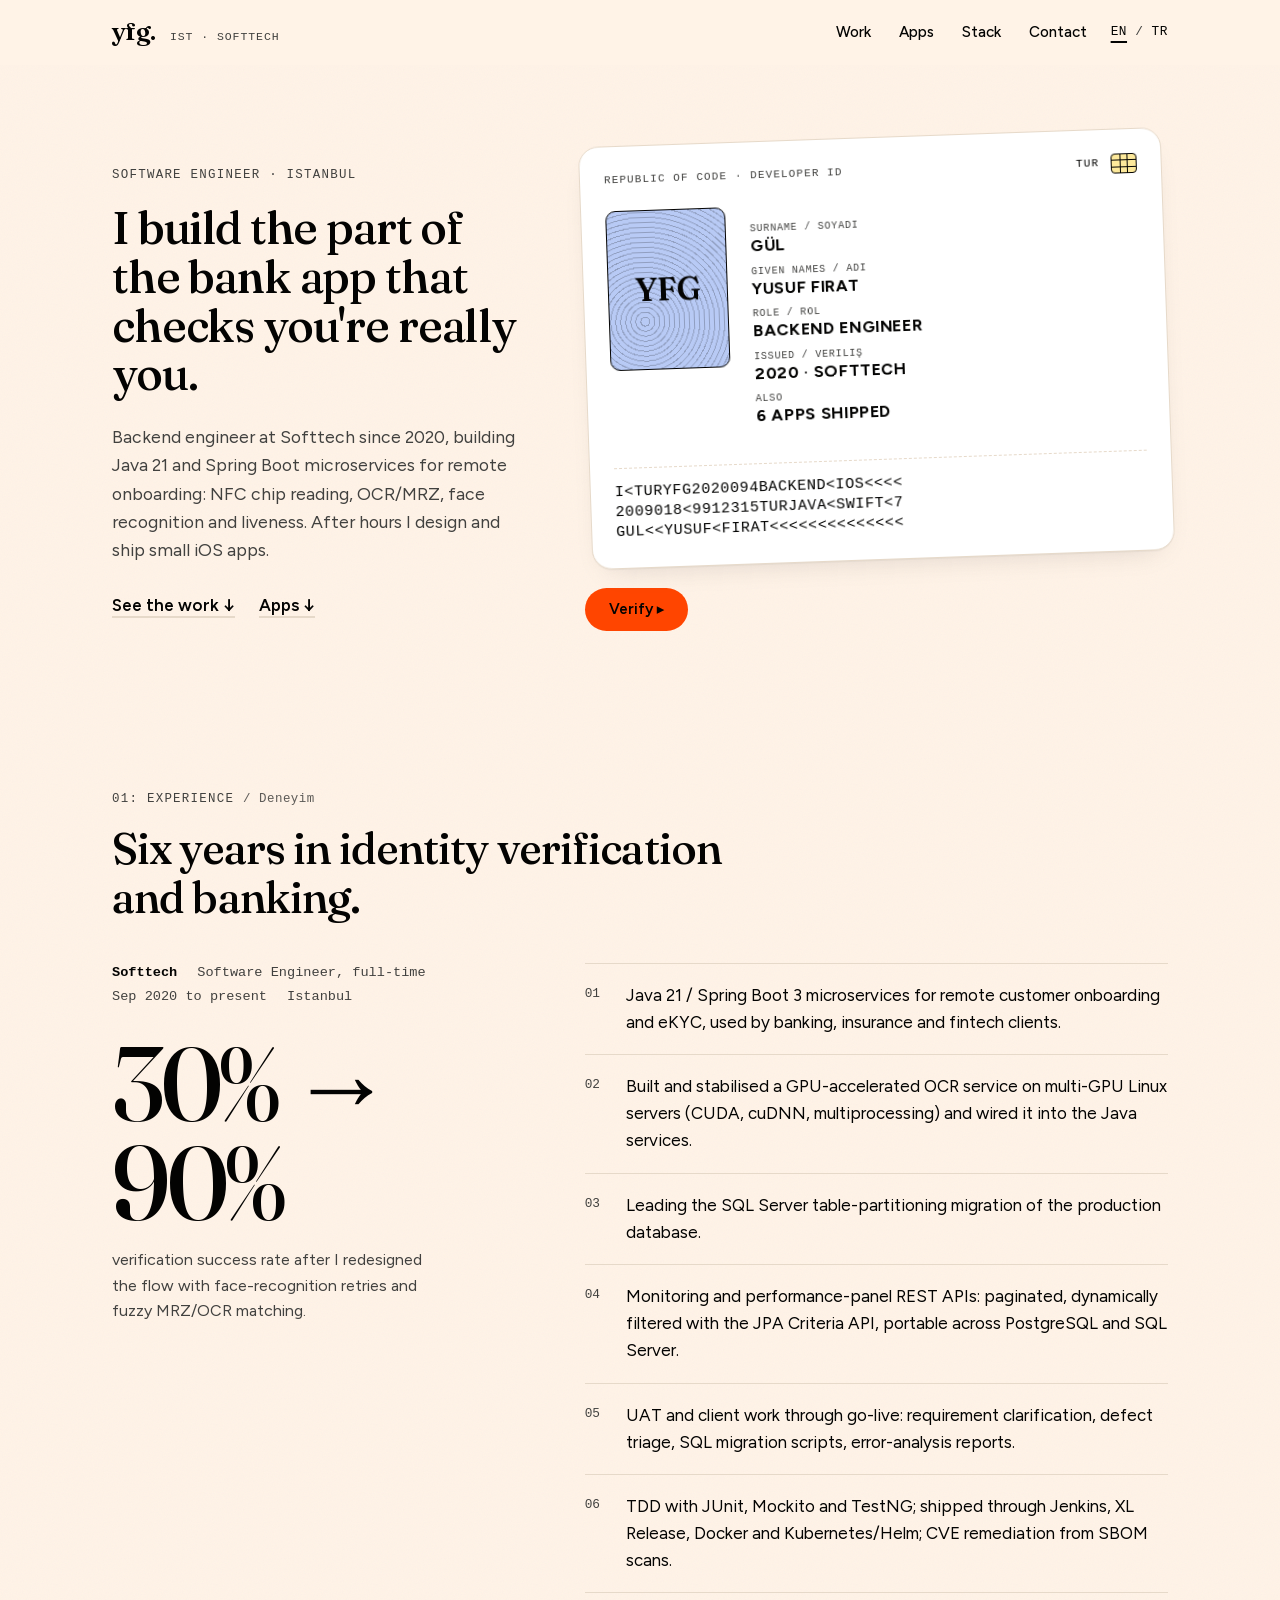
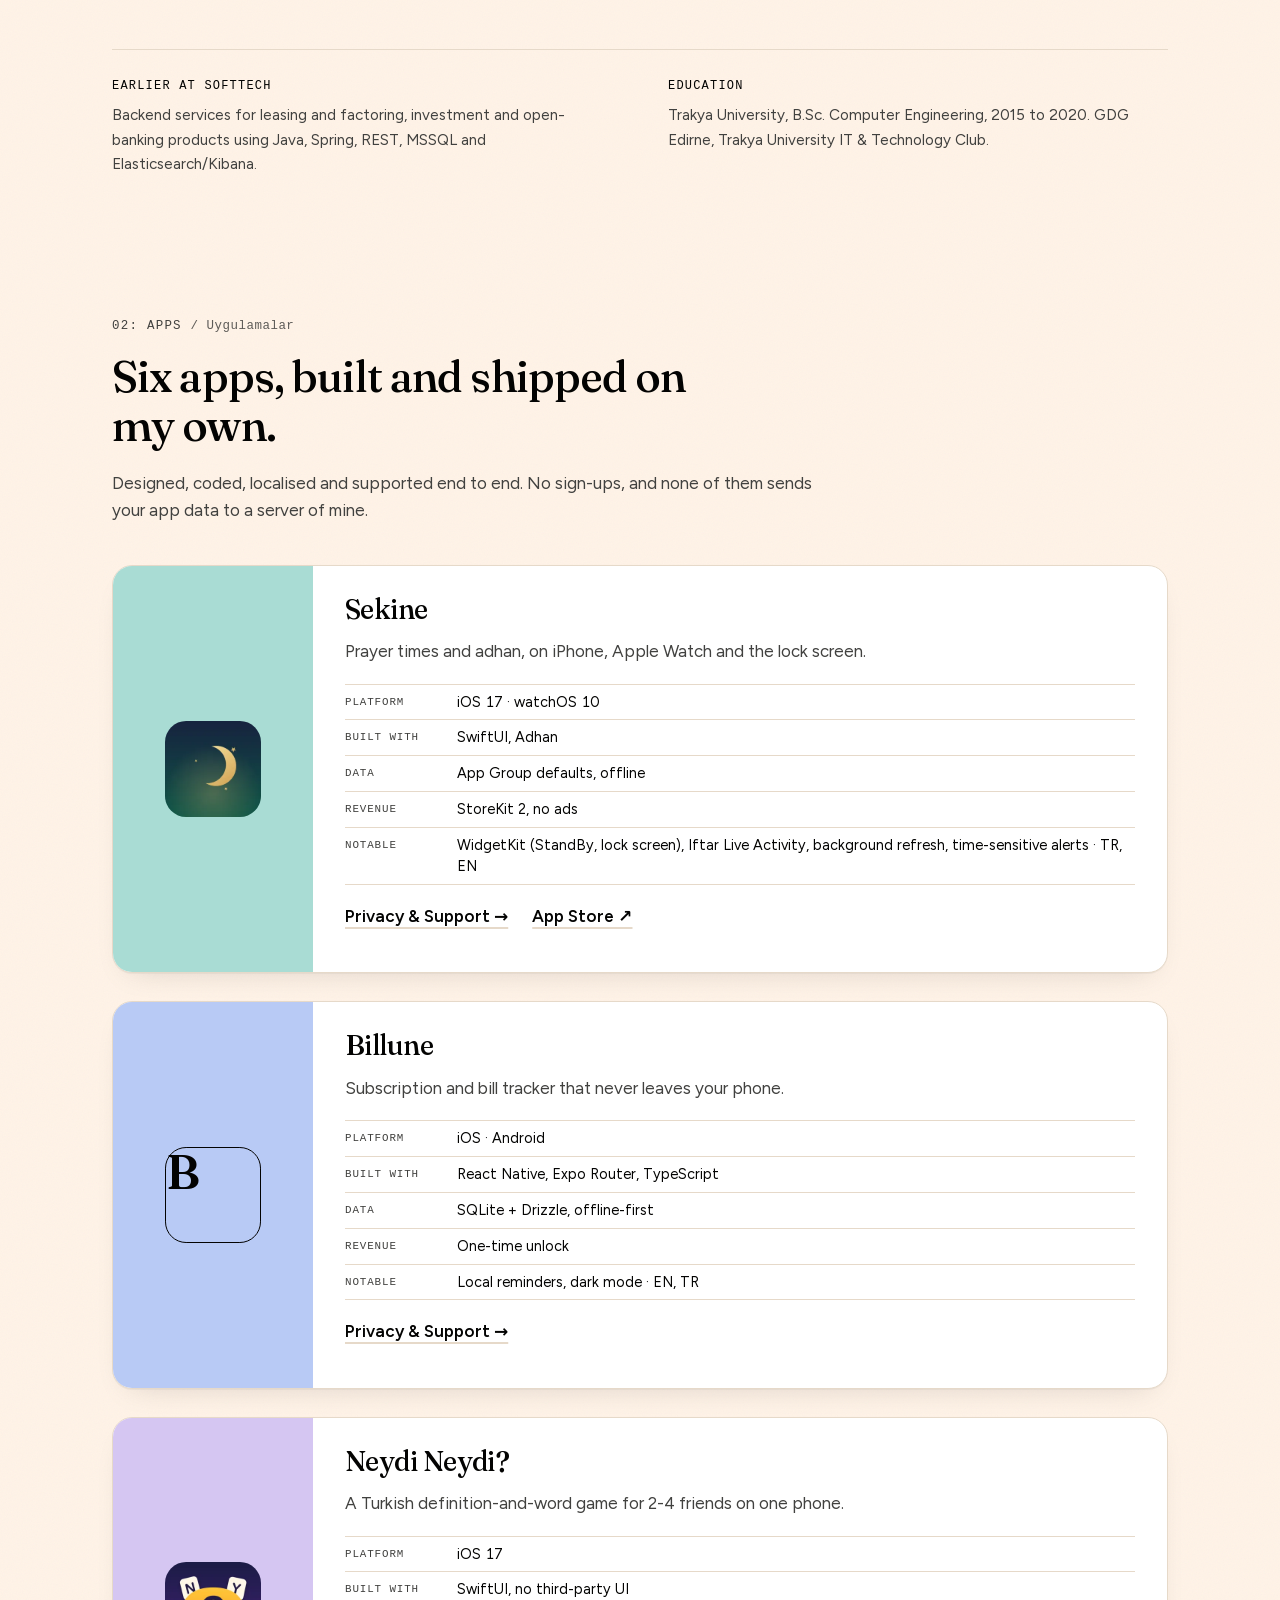
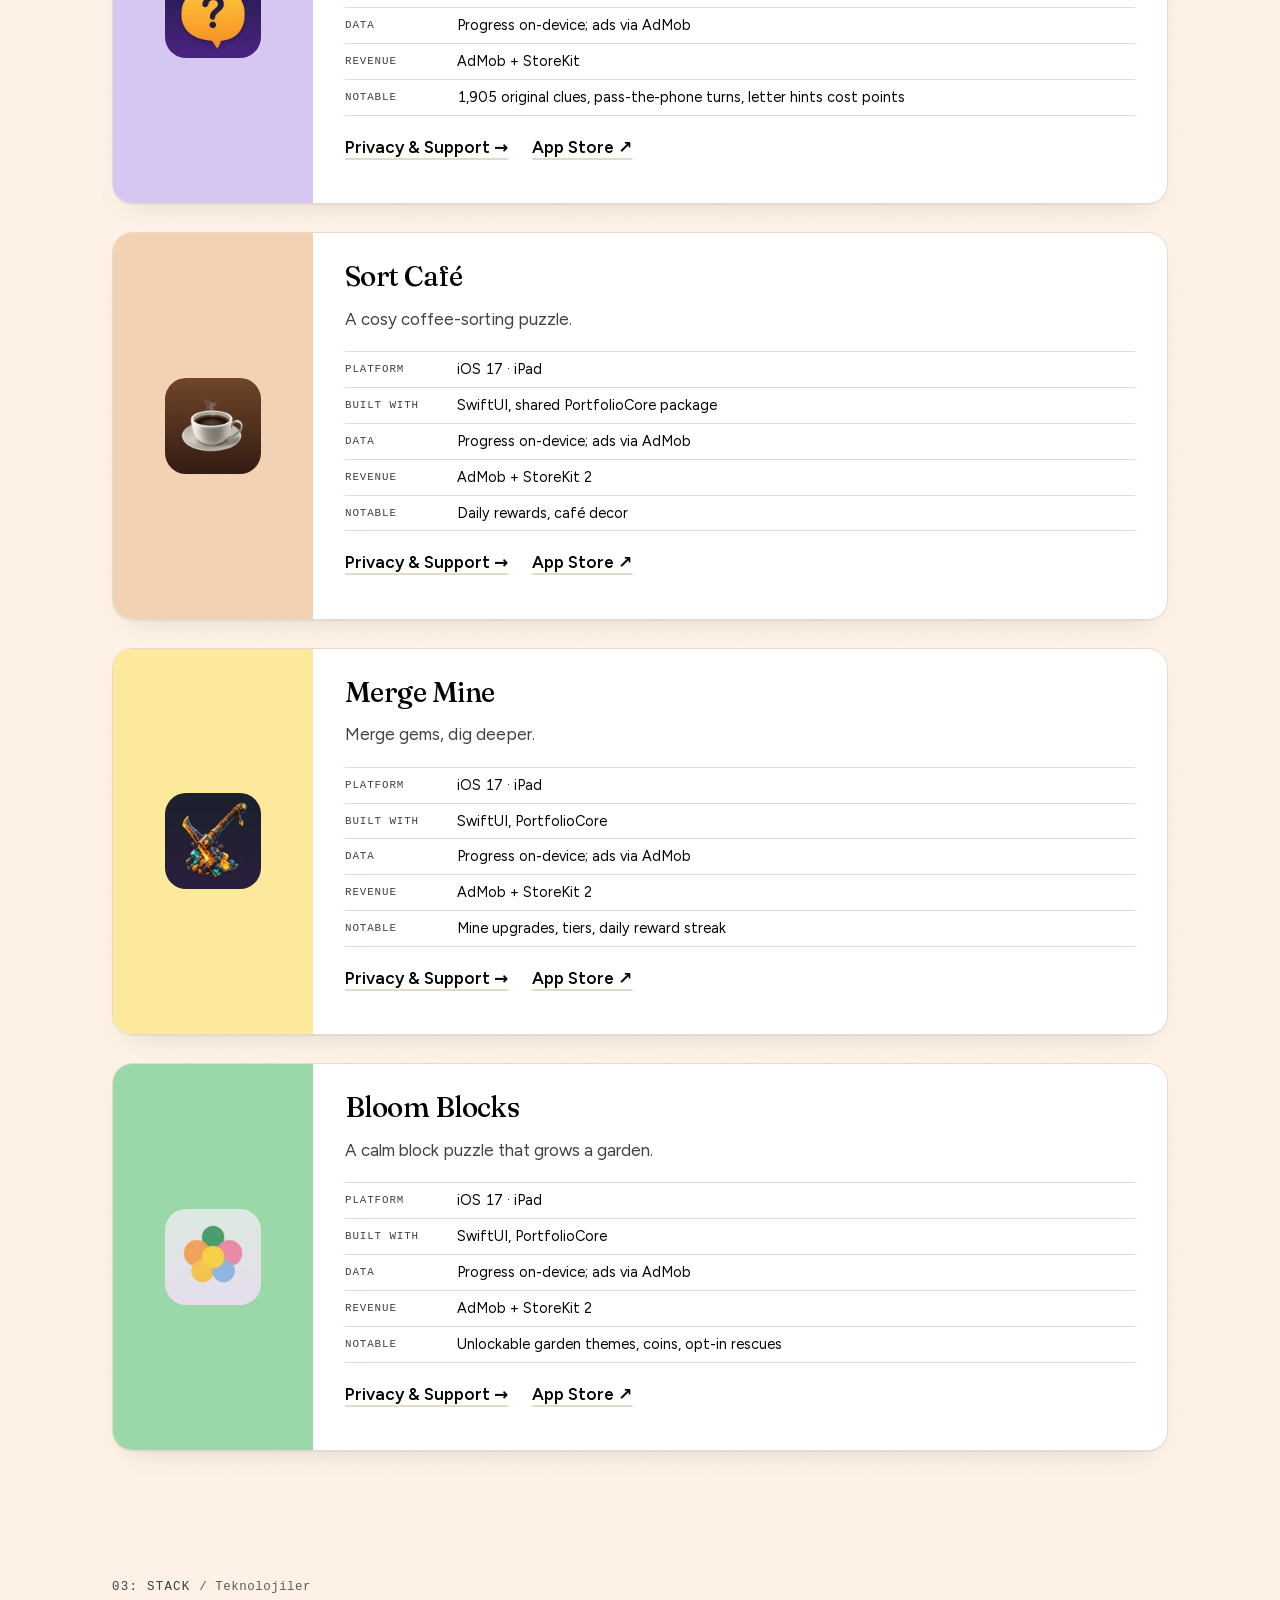
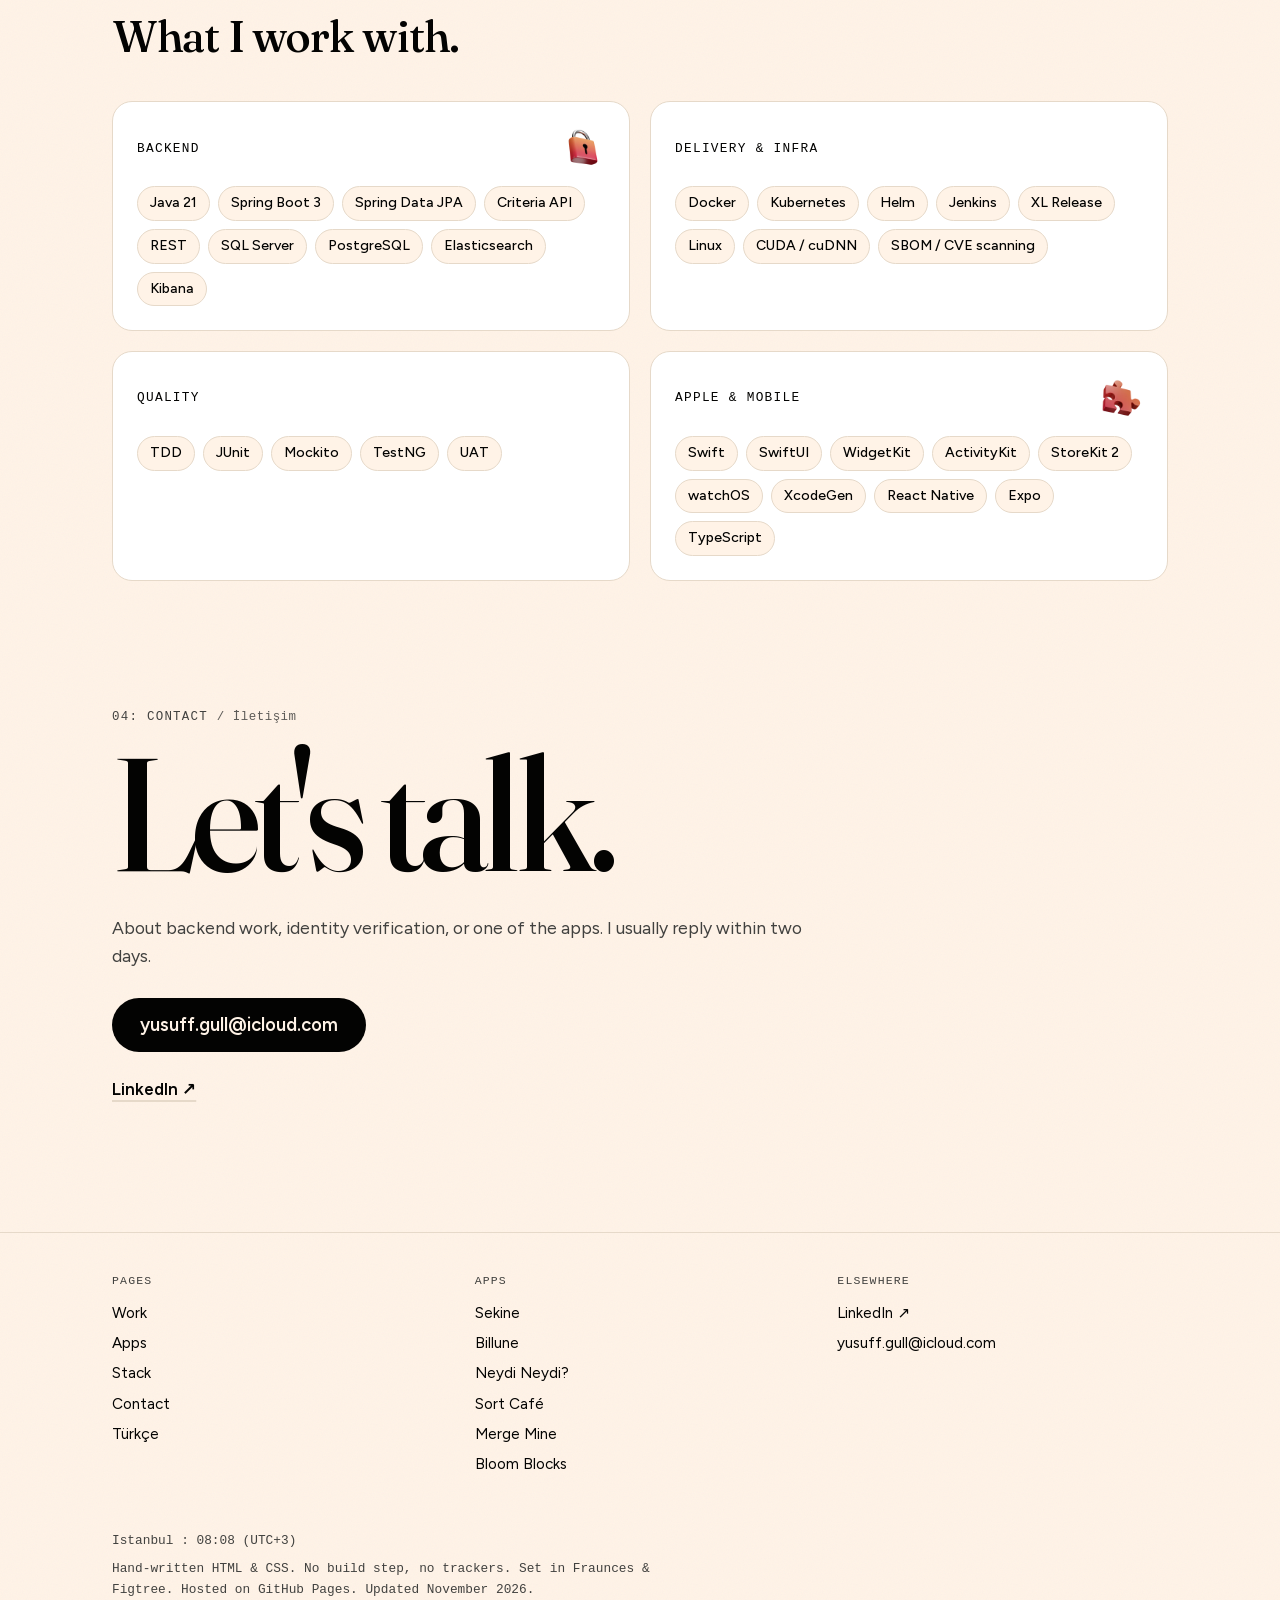
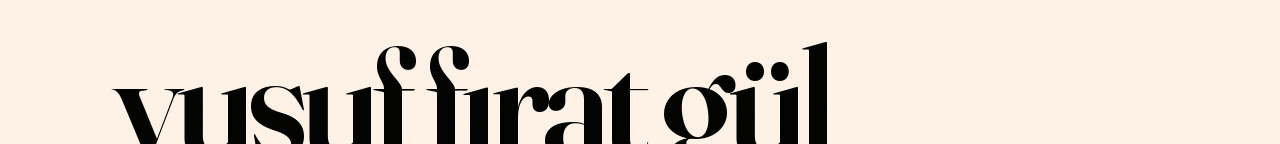
==== commit 4c3e0f27: "fix(seo): add meta, landmarks and favicon across pages Codex-generated; OG image left out (render wa" ====
--- a/index.html
+++ b/index.html
@@ -4,16 +4,18 @@
 <meta charset="utf-8">
 <meta name="viewport" content="width=device-width,initial-scale=1">
 <script>(function(d){var m=window.matchMedia;if(m&&!m('(prefers-reduced-motion: reduce)').matches)d.classList.add('motion')})(document.documentElement)</script>
-<title>Yusuf Fırat Gül — Backend engineer &amp; iOS maker</title>
+<title>Yusuf Fırat Gül: Backend engineer &amp; iOS maker</title>
 <meta name="description" content="Software engineer at Softtech in Istanbul building Java/Spring identity verification (eKYC) services for banks, insurers and fintechs. Also ships six apps.">
 <link rel="canonical" href="https://yusuffiratgul.com/">
+<link rel="icon" href="/assets/favicon.svg" type="image/svg+xml">
 <link rel="alternate" hreflang="en" href="https://yusuffiratgul.com/">
 <link rel="alternate" hreflang="tr" href="https://yusuffiratgul.com/tr/">
 <link rel="alternate" hreflang="x-default" href="https://yusuffiratgul.com/">
 <meta property="og:type" content="website">
 <meta property="og:url" content="https://yusuffiratgul.com/">
-<meta property="og:title" content="Yusuf Fırat Gül — Backend engineer &amp; iOS maker">
+<meta property="og:title" content="Yusuf Fırat Gül: Backend engineer &amp; iOS maker">
 <meta property="og:description" content="Software engineer at Softtech in Istanbul building Java/Spring identity verification (eKYC) services for banks, insurers and fintechs. Also ships six apps.">
+<meta name="twitter:card" content="summary">
 <meta name="theme-color" content="#fff3e7" media="(prefers-color-scheme: light)">
 <meta name="theme-color" content="#17120d" media="(prefers-color-scheme: dark)">
 <link rel="preload" href="/assets/fonts/fraunces-latin.woff2" as="font" type="font/woff2" crossorigin>
@@ -58,7 +60,7 @@
     <div class="hero-copy">
       <p class="eyebrow">SOFTWARE ENGINEER · ISTANBUL</p>
       <h1 id="hero-h">I build the part of the bank app that checks you're really you.</h1>
-      <p class="lede">Backend engineer at Softtech since 2020 — Java 21 and Spring Boot microservices for remote onboarding: NFC chip reading, OCR/MRZ, face recognition and liveness. After hours I design and ship small iOS apps.</p>
+      <p class="lede">Backend engineer at Softtech since 2020, building Java 21 and Spring Boot microservices for remote onboarding: NFC chip reading, OCR/MRZ, face recognition and liveness. After hours I design and ship small iOS apps.</p>
       <p class="hero-links"><a class="textlink" href="#work">See the work ↓</a> <a class="textlink" href="#apps">Apps ↓</a></p>
     </div>
 
@@ -96,19 +98,19 @@
   </section>
 
   <section class="shell block" id="work" aria-labelledby="work-h">
-    <p class="label">01 — EXPERIENCE <span lang="tr">/ Deneyim</span></p>
+    <p class="label">01: EXPERIENCE <span lang="tr">/ Deneyim</span></p>
     <h2 class="h2" id="work-h">Six years in identity verification and banking.</h2>
     <div class="exp">
       <div class="exp-side">
-        <p class="exp-row"><b>Softtech</b><span>Software Engineer, full-time</span><span>Sep 2020 — present</span><span>Istanbul</span></p>
+        <p class="exp-row"><b>Softtech</b><span>Software Engineer, full-time</span><span>Sep 2020 to present</span><span>Istanbul</span></p>
         <p class="metric">30% → 90%</p>
-        <p class="metric-cap">verification success rate after I redesigned the flow — face-recognition retries and fuzzy MRZ/OCR matching.</p>
+        <p class="metric-cap">verification success rate after I redesigned the flow with face-recognition retries and fuzzy MRZ/OCR matching.</p>
       </div>
       <ol class="highlights">
         <li><span>Java 21 / Spring Boot 3 microservices for remote customer onboarding and eKYC, used by banking, insurance and fintech clients.</span></li>
         <li><span>Built and stabilised a GPU-accelerated OCR service on multi-GPU Linux servers (CUDA, cuDNN, multiprocessing) and wired it into the Java services.</span></li>
         <li><span>Leading the SQL Server table-partitioning migration of the production database.</span></li>
-        <li><span>Monitoring and performance-panel REST APIs — paginated, dynamically filtered with the JPA Criteria API, portable across PostgreSQL and SQL Server.</span></li>
+        <li><span>Monitoring and performance-panel REST APIs: paginated, dynamically filtered with the JPA Criteria API, portable across PostgreSQL and SQL Server.</span></li>
         <li><span>UAT and client work through go-live: requirement clarification, defect triage, SQL migration scripts, error-analysis reports.</span></li>
         <li><span>TDD with JUnit, Mockito and TestNG; shipped through Jenkins, XL Release, Docker and Kubernetes/Helm; CVE remediation from SBOM scans.</span></li>
       </ol>
@@ -116,17 +118,17 @@
     <div class="earlier">
       <div>
         <h3>Earlier at Softtech</h3>
-        <p>Backend services for leasing and factoring, investment and open-banking products — Java, Spring, REST, MSSQL, Elasticsearch/Kibana.</p>
+        <p>Backend services for leasing and factoring, investment and open-banking products using Java, Spring, REST, MSSQL and Elasticsearch/Kibana.</p>
       </div>
       <div>
         <h3>Education</h3>
-        <p>Trakya University — B.Sc. Computer Engineering, 2015–2020. GDG Edirne, Trakya University IT &amp; Technology Club.</p>
+        <p>Trakya University, B.Sc. Computer Engineering, 2015 to 2020. GDG Edirne, Trakya University IT &amp; Technology Club.</p>
       </div>
     </div>
   </section>
 
   <section class="shell block" id="apps" aria-labelledby="apps-h">
-    <p class="label">02 — APPS <span lang="tr">/ Uygulamalar</span></p>
+    <p class="label">02: APPS <span lang="tr">/ Uygulamalar</span></p>
     <h2 class="h2" id="apps-h">Six apps, built and shipped on my own.</h2>
     <p class="apps-intro">Designed, coded, localised and supported end to end. No sign-ups, and none of them sends your app data to a server of mine.</p>
     <ul class="apps-list">
@@ -174,7 +176,7 @@
           <div class="app-tile"><img src="/assets/apps/neydi-neydi.webp" alt="Neydi Neydi?" width="96" height="96" loading="lazy"></div>
           <div class="app-body">
             <h3 id="app-neydi-neydi">Neydi Neydi?</h3>
-            <p class="pitch">A Turkish definition-and-word game for 2–4 friends on one phone.</p>
+            <p class="pitch">A Turkish definition-and-word game for 2-4 friends on one phone.</p>
             <dl class="spec">
             <div><dt>Platform</dt><dd>iOS 17</dd></div>
             <div><dt>Built with</dt><dd>SwiftUI, no third-party UI</dd></div>
@@ -249,7 +251,7 @@
   </section>
 
   <section class="shell block" id="stack" aria-labelledby="stack-h">
-    <p class="label">03 — STACK <span lang="tr">/ Teknolojiler</span></p>
+    <p class="label">03: STACK <span lang="tr">/ Teknolojiler</span></p>
     <h2 class="h2" id="stack-h">What I work with.</h2>
     <div class="stack-grid">
       <div class="stack-group">
@@ -308,7 +310,7 @@
   </section>
 
   <section class="shell block contact-block" id="contact" aria-labelledby="contact-h">
-    <p class="label">04 — CONTACT <span lang="tr">/ İletişim</span></p>
+    <p class="label">04: CONTACT <span lang="tr">/ İletişim</span></p>
     <h2 id="contact-h">Let's talk.</h2>
     <p class="contact-sub">About backend work, identity verification, or one of the apps. I usually reply within two days.</p>
     <a class="copy-btn" href="mailto:yusuff.gull@icloud.com" data-copy><span class="copy-label" aria-live="polite">yusuff.gull@icloud.com</span></a>
@@ -349,7 +351,7 @@
       </div>
     </div>
     <div class="foot-meta">
-      <p>Istanbul <span data-clock-wrap hidden>— <time data-clock></time> </span>(UTC+3)</p>
+      <p>Istanbul <span data-clock-wrap hidden>: <time data-clock></time> </span>(UTC+3)</p>
       <p>Hand-written HTML &amp; CSS. No build step, no trackers. Set in Fraunces &amp; Figtree. Hosted on GitHub Pages. Updated November 2026.</p>
     </div>
   </div>
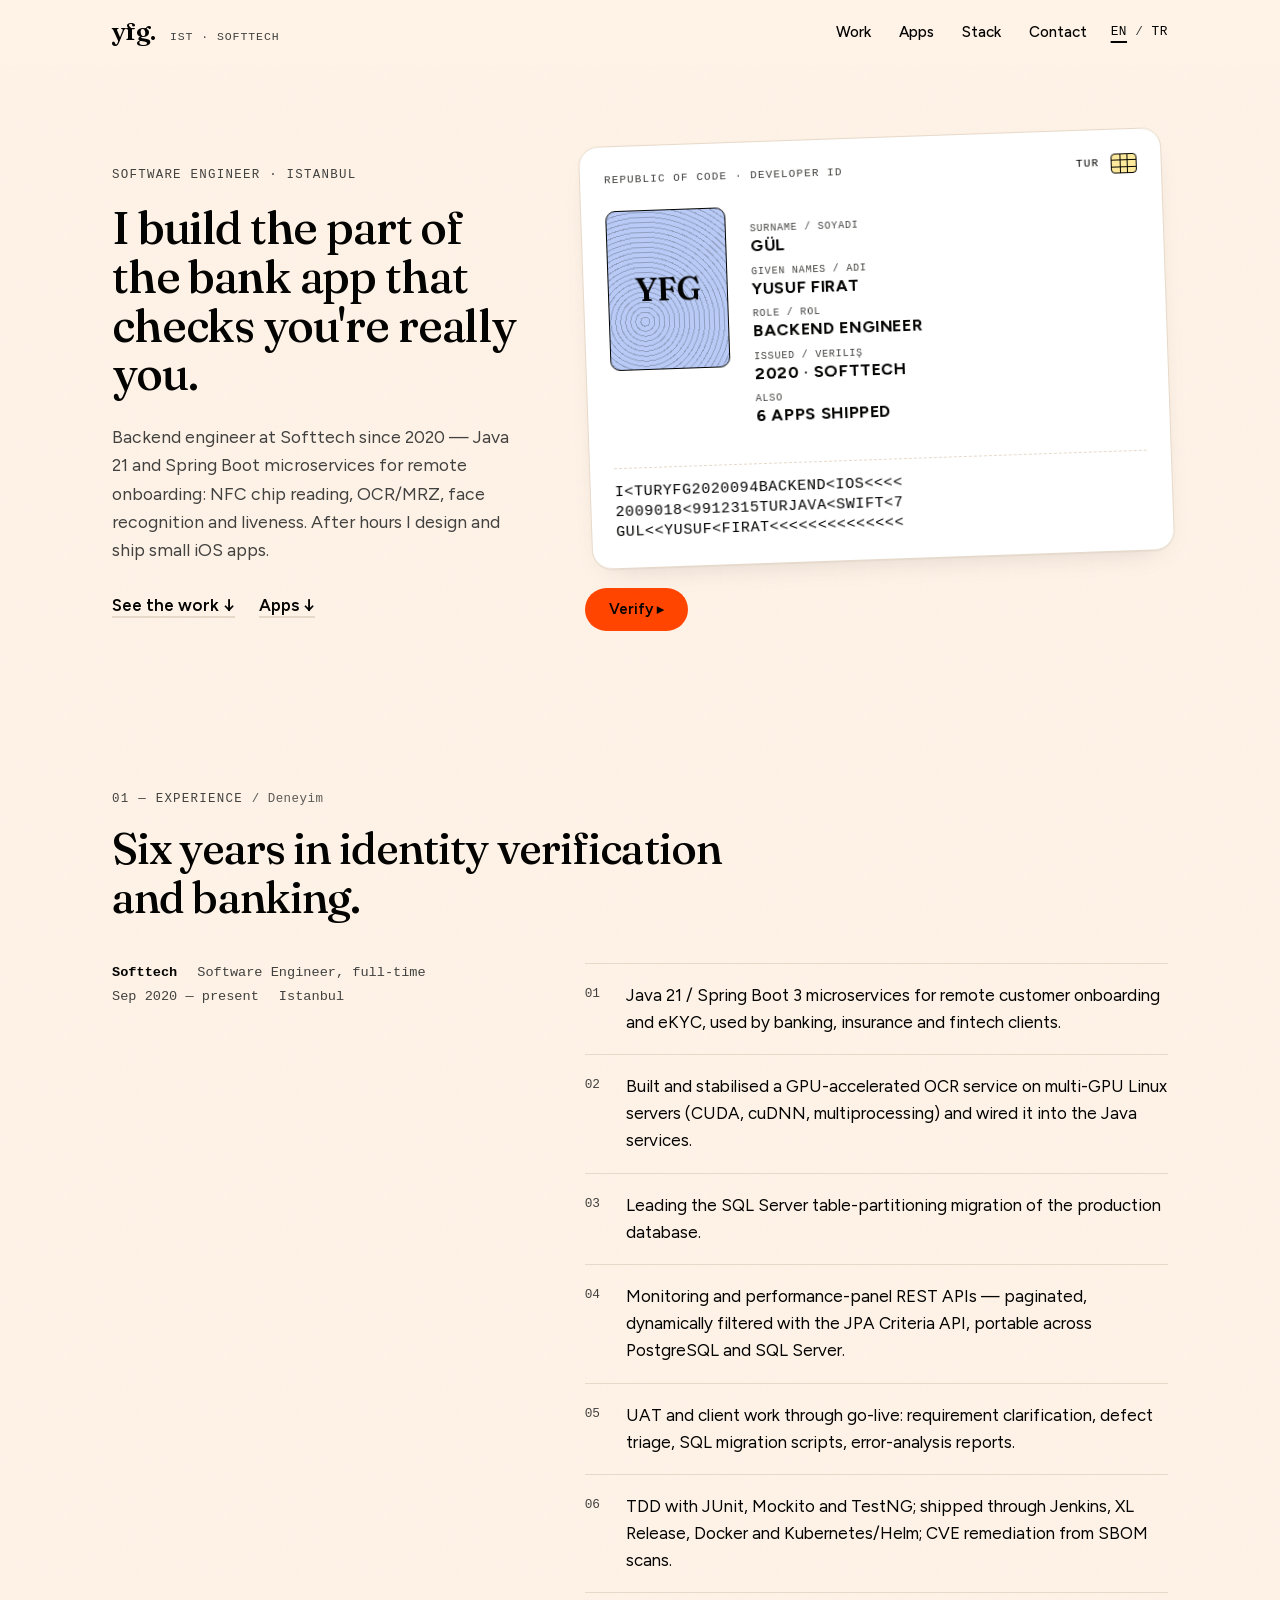
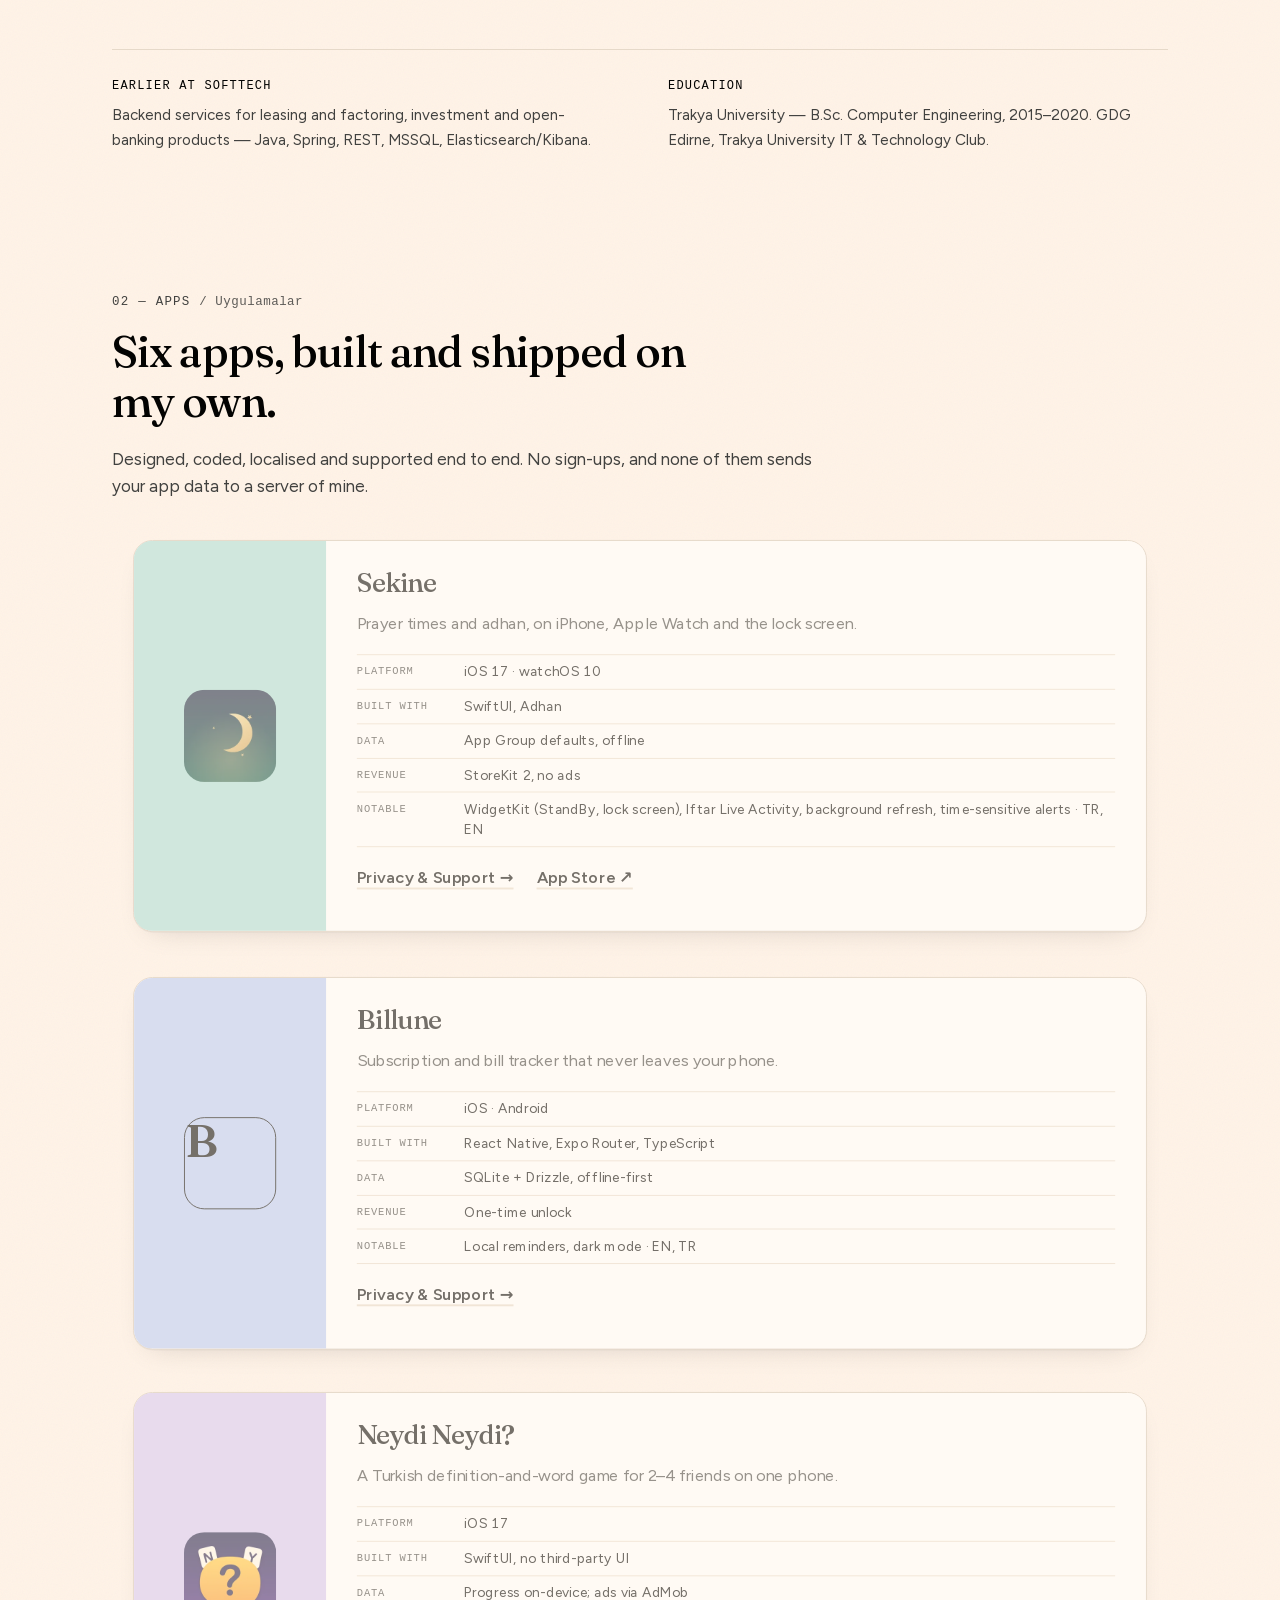
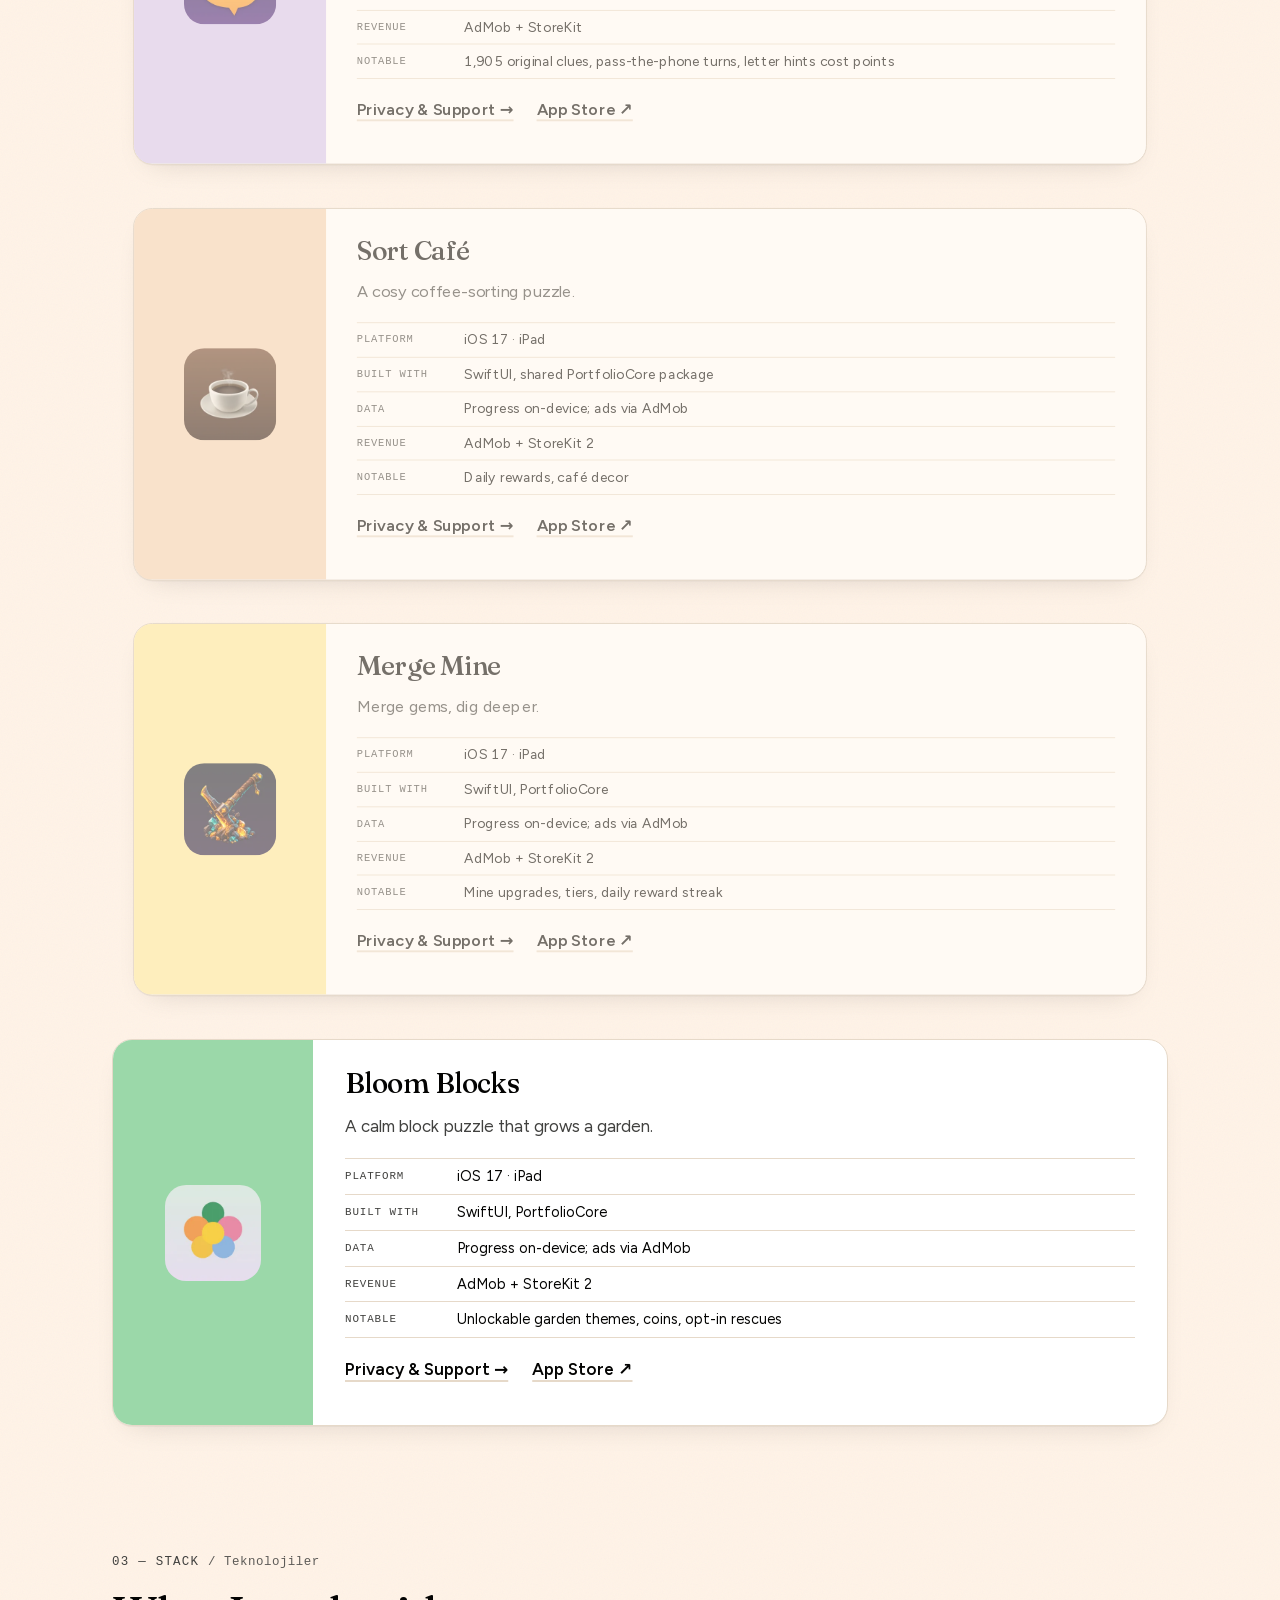
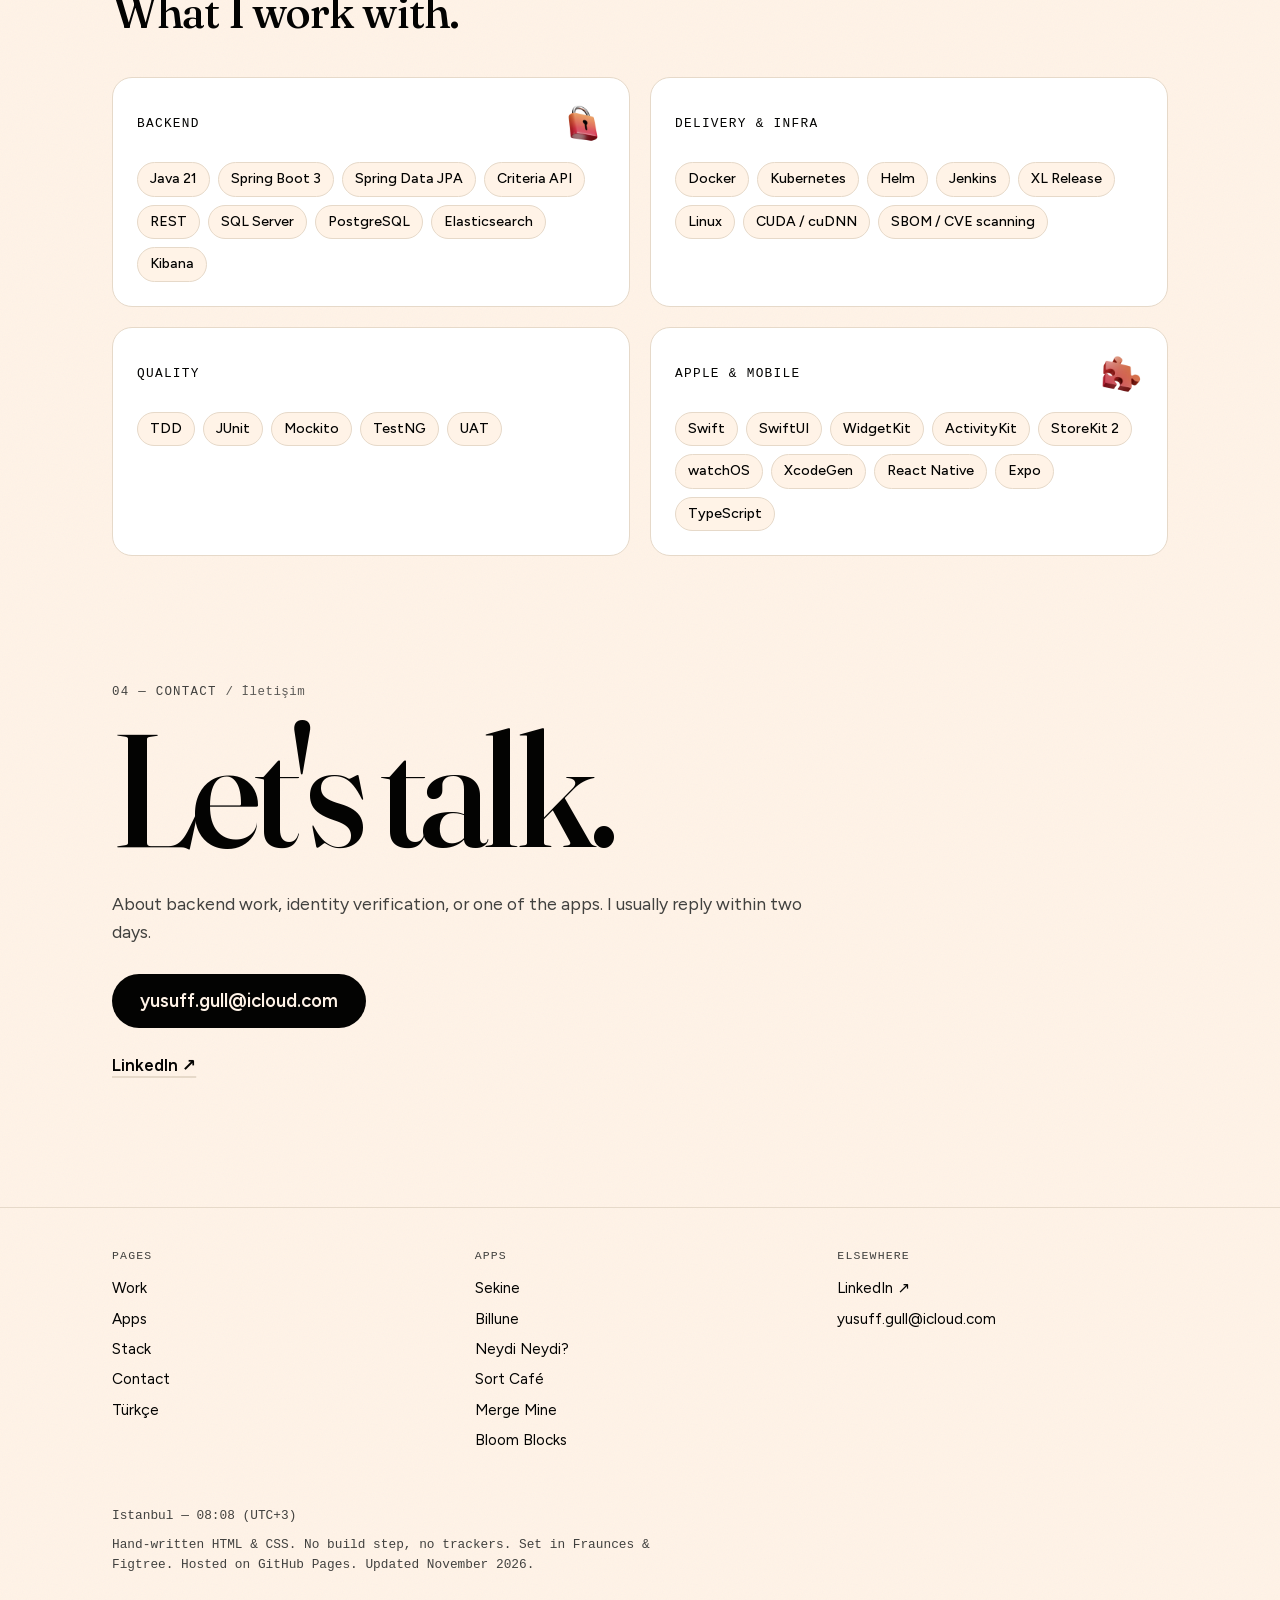
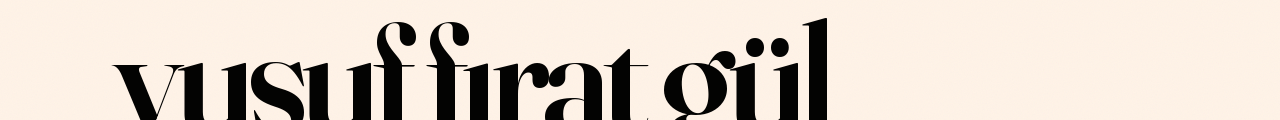
==== commit 040878d9: "fix(site): drop the verification-rate metric block Co-Authored-By: Claude Opus 5.5 <noreply@anthropi" ====
--- a/index.html
+++ b/index.html
@@ -4,18 +4,16 @@
 <meta charset="utf-8">
 <meta name="viewport" content="width=device-width,initial-scale=1">
 <script>(function(d){var m=window.matchMedia;if(m&&!m('(prefers-reduced-motion: reduce)').matches)d.classList.add('motion')})(document.documentElement)</script>
-<title>Yusuf Fırat Gül: Backend engineer &amp; iOS maker</title>
+<title>Yusuf Fırat Gül — Backend engineer &amp; iOS maker</title>
 <meta name="description" content="Software engineer at Softtech in Istanbul building Java/Spring identity verification (eKYC) services for banks, insurers and fintechs. Also ships six apps.">
 <link rel="canonical" href="https://yusuffiratgul.com/">
-<link rel="icon" href="/assets/favicon.svg" type="image/svg+xml">
 <link rel="alternate" hreflang="en" href="https://yusuffiratgul.com/">
 <link rel="alternate" hreflang="tr" href="https://yusuffiratgul.com/tr/">
 <link rel="alternate" hreflang="x-default" href="https://yusuffiratgul.com/">
 <meta property="og:type" content="website">
 <meta property="og:url" content="https://yusuffiratgul.com/">
-<meta property="og:title" content="Yusuf Fırat Gül: Backend engineer &amp; iOS maker">
+<meta property="og:title" content="Yusuf Fırat Gül — Backend engineer &amp; iOS maker">
 <meta property="og:description" content="Software engineer at Softtech in Istanbul building Java/Spring identity verification (eKYC) services for banks, insurers and fintechs. Also ships six apps.">
-<meta name="twitter:card" content="summary">
 <meta name="theme-color" content="#fff3e7" media="(prefers-color-scheme: light)">
 <meta name="theme-color" content="#17120d" media="(prefers-color-scheme: dark)">
 <link rel="preload" href="/assets/fonts/fraunces-latin.woff2" as="font" type="font/woff2" crossorigin>
@@ -60,7 +58,7 @@
     <div class="hero-copy">
       <p class="eyebrow">SOFTWARE ENGINEER · ISTANBUL</p>
       <h1 id="hero-h">I build the part of the bank app that checks you're really you.</h1>
-      <p class="lede">Backend engineer at Softtech since 2020, building Java 21 and Spring Boot microservices for remote onboarding: NFC chip reading, OCR/MRZ, face recognition and liveness. After hours I design and ship small iOS apps.</p>
+      <p class="lede">Backend engineer at Softtech since 2020 — Java 21 and Spring Boot microservices for remote onboarding: NFC chip reading, OCR/MRZ, face recognition and liveness. After hours I design and ship small iOS apps.</p>
       <p class="hero-links"><a class="textlink" href="#work">See the work ↓</a> <a class="textlink" href="#apps">Apps ↓</a></p>
     </div>
 
@@ -98,19 +96,17 @@
   </section>
 
   <section class="shell block" id="work" aria-labelledby="work-h">
-    <p class="label">01: EXPERIENCE <span lang="tr">/ Deneyim</span></p>
+    <p class="label">01 — EXPERIENCE <span lang="tr">/ Deneyim</span></p>
     <h2 class="h2" id="work-h">Six years in identity verification and banking.</h2>
     <div class="exp">
       <div class="exp-side">
-        <p class="exp-row"><b>Softtech</b><span>Software Engineer, full-time</span><span>Sep 2020 to present</span><span>Istanbul</span></p>
-        <p class="metric">30% → 90%</p>
-        <p class="metric-cap">verification success rate after I redesigned the flow with face-recognition retries and fuzzy MRZ/OCR matching.</p>
+        <p class="exp-row"><b>Softtech</b><span>Software Engineer, full-time</span><span>Sep 2020 — present</span><span>Istanbul</span></p>
       </div>
       <ol class="highlights">
         <li><span>Java 21 / Spring Boot 3 microservices for remote customer onboarding and eKYC, used by banking, insurance and fintech clients.</span></li>
         <li><span>Built and stabilised a GPU-accelerated OCR service on multi-GPU Linux servers (CUDA, cuDNN, multiprocessing) and wired it into the Java services.</span></li>
         <li><span>Leading the SQL Server table-partitioning migration of the production database.</span></li>
-        <li><span>Monitoring and performance-panel REST APIs: paginated, dynamically filtered with the JPA Criteria API, portable across PostgreSQL and SQL Server.</span></li>
+        <li><span>Monitoring and performance-panel REST APIs — paginated, dynamically filtered with the JPA Criteria API, portable across PostgreSQL and SQL Server.</span></li>
         <li><span>UAT and client work through go-live: requirement clarification, defect triage, SQL migration scripts, error-analysis reports.</span></li>
         <li><span>TDD with JUnit, Mockito and TestNG; shipped through Jenkins, XL Release, Docker and Kubernetes/Helm; CVE remediation from SBOM scans.</span></li>
       </ol>
@@ -118,17 +114,17 @@
     <div class="earlier">
       <div>
         <h3>Earlier at Softtech</h3>
-        <p>Backend services for leasing and factoring, investment and open-banking products using Java, Spring, REST, MSSQL and Elasticsearch/Kibana.</p>
+        <p>Backend services for leasing and factoring, investment and open-banking products — Java, Spring, REST, MSSQL, Elasticsearch/Kibana.</p>
       </div>
       <div>
         <h3>Education</h3>
-        <p>Trakya University, B.Sc. Computer Engineering, 2015 to 2020. GDG Edirne, Trakya University IT &amp; Technology Club.</p>
+        <p>Trakya University — B.Sc. Computer Engineering, 2015–2020. GDG Edirne, Trakya University IT &amp; Technology Club.</p>
       </div>
     </div>
   </section>
 
   <section class="shell block" id="apps" aria-labelledby="apps-h">
-    <p class="label">02: APPS <span lang="tr">/ Uygulamalar</span></p>
+    <p class="label">02 — APPS <span lang="tr">/ Uygulamalar</span></p>
     <h2 class="h2" id="apps-h">Six apps, built and shipped on my own.</h2>
     <p class="apps-intro">Designed, coded, localised and supported end to end. No sign-ups, and none of them sends your app data to a server of mine.</p>
     <ul class="apps-list">
@@ -176,7 +172,7 @@
           <div class="app-tile"><img src="/assets/apps/neydi-neydi.webp" alt="Neydi Neydi?" width="96" height="96" loading="lazy"></div>
           <div class="app-body">
             <h3 id="app-neydi-neydi">Neydi Neydi?</h3>
-            <p class="pitch">A Turkish definition-and-word game for 2-4 friends on one phone.</p>
+            <p class="pitch">A Turkish definition-and-word game for 2–4 friends on one phone.</p>
             <dl class="spec">
             <div><dt>Platform</dt><dd>iOS 17</dd></div>
             <div><dt>Built with</dt><dd>SwiftUI, no third-party UI</dd></div>
@@ -251,7 +247,7 @@
   </section>
 
   <section class="shell block" id="stack" aria-labelledby="stack-h">
-    <p class="label">03: STACK <span lang="tr">/ Teknolojiler</span></p>
+    <p class="label">03 — STACK <span lang="tr">/ Teknolojiler</span></p>
     <h2 class="h2" id="stack-h">What I work with.</h2>
     <div class="stack-grid">
       <div class="stack-group">
@@ -310,7 +306,7 @@
   </section>
 
   <section class="shell block contact-block" id="contact" aria-labelledby="contact-h">
-    <p class="label">04: CONTACT <span lang="tr">/ İletişim</span></p>
+    <p class="label">04 — CONTACT <span lang="tr">/ İletişim</span></p>
     <h2 id="contact-h">Let's talk.</h2>
     <p class="contact-sub">About backend work, identity verification, or one of the apps. I usually reply within two days.</p>
     <a class="copy-btn" href="mailto:yusuff.gull@icloud.com" data-copy><span class="copy-label" aria-live="polite">yusuff.gull@icloud.com</span></a>
@@ -351,7 +347,7 @@
       </div>
     </div>
     <div class="foot-meta">
-      <p>Istanbul <span data-clock-wrap hidden>: <time data-clock></time> </span>(UTC+3)</p>
+      <p>Istanbul <span data-clock-wrap hidden>— <time data-clock></time> </span>(UTC+3)</p>
       <p>Hand-written HTML &amp; CSS. No build step, no trackers. Set in Fraunces &amp; Figtree. Hosted on GitHub Pages. Updated November 2026.</p>
     </div>
   </div>
--- a/style.css
+++ b/style.css
@@ -197,8 +197,6 @@
 body.home .exp { display: grid; gap: 40px; margin-top: 40px; }
 body.home .exp-row { display: flex; flex-wrap: wrap; gap: 4px 20px; font: 500 .85rem/1.5 var(--mono); color: var(--graphite); margin-bottom: 28px; }
 body.home .exp-row b { color: var(--ink); font-weight: 700; }
-body.home .metric { font: 500 clamp(3.25rem, 9vw, 6.5rem)/.95 var(--serif); letter-spacing: -.04em; font-variant-numeric: tabular-nums; margin: 0 0 14px; }
-body.home .metric-cap { color: var(--graphite); font-size: 1rem; max-width: 32ch; }
 body.home .highlights { counter-reset: hl; border-top: 1px solid var(--line); }
 body.home .highlights li { counter-increment: hl; display: grid; grid-template-columns: 2.6rem 1fr; padding: 18px 0; border-bottom: 1px solid var(--line); }
 body.home .highlights li::before { content: counter(hl, decimal-leading-zero); font: 500 .8rem/1.9 var(--mono); color: var(--graphite); }
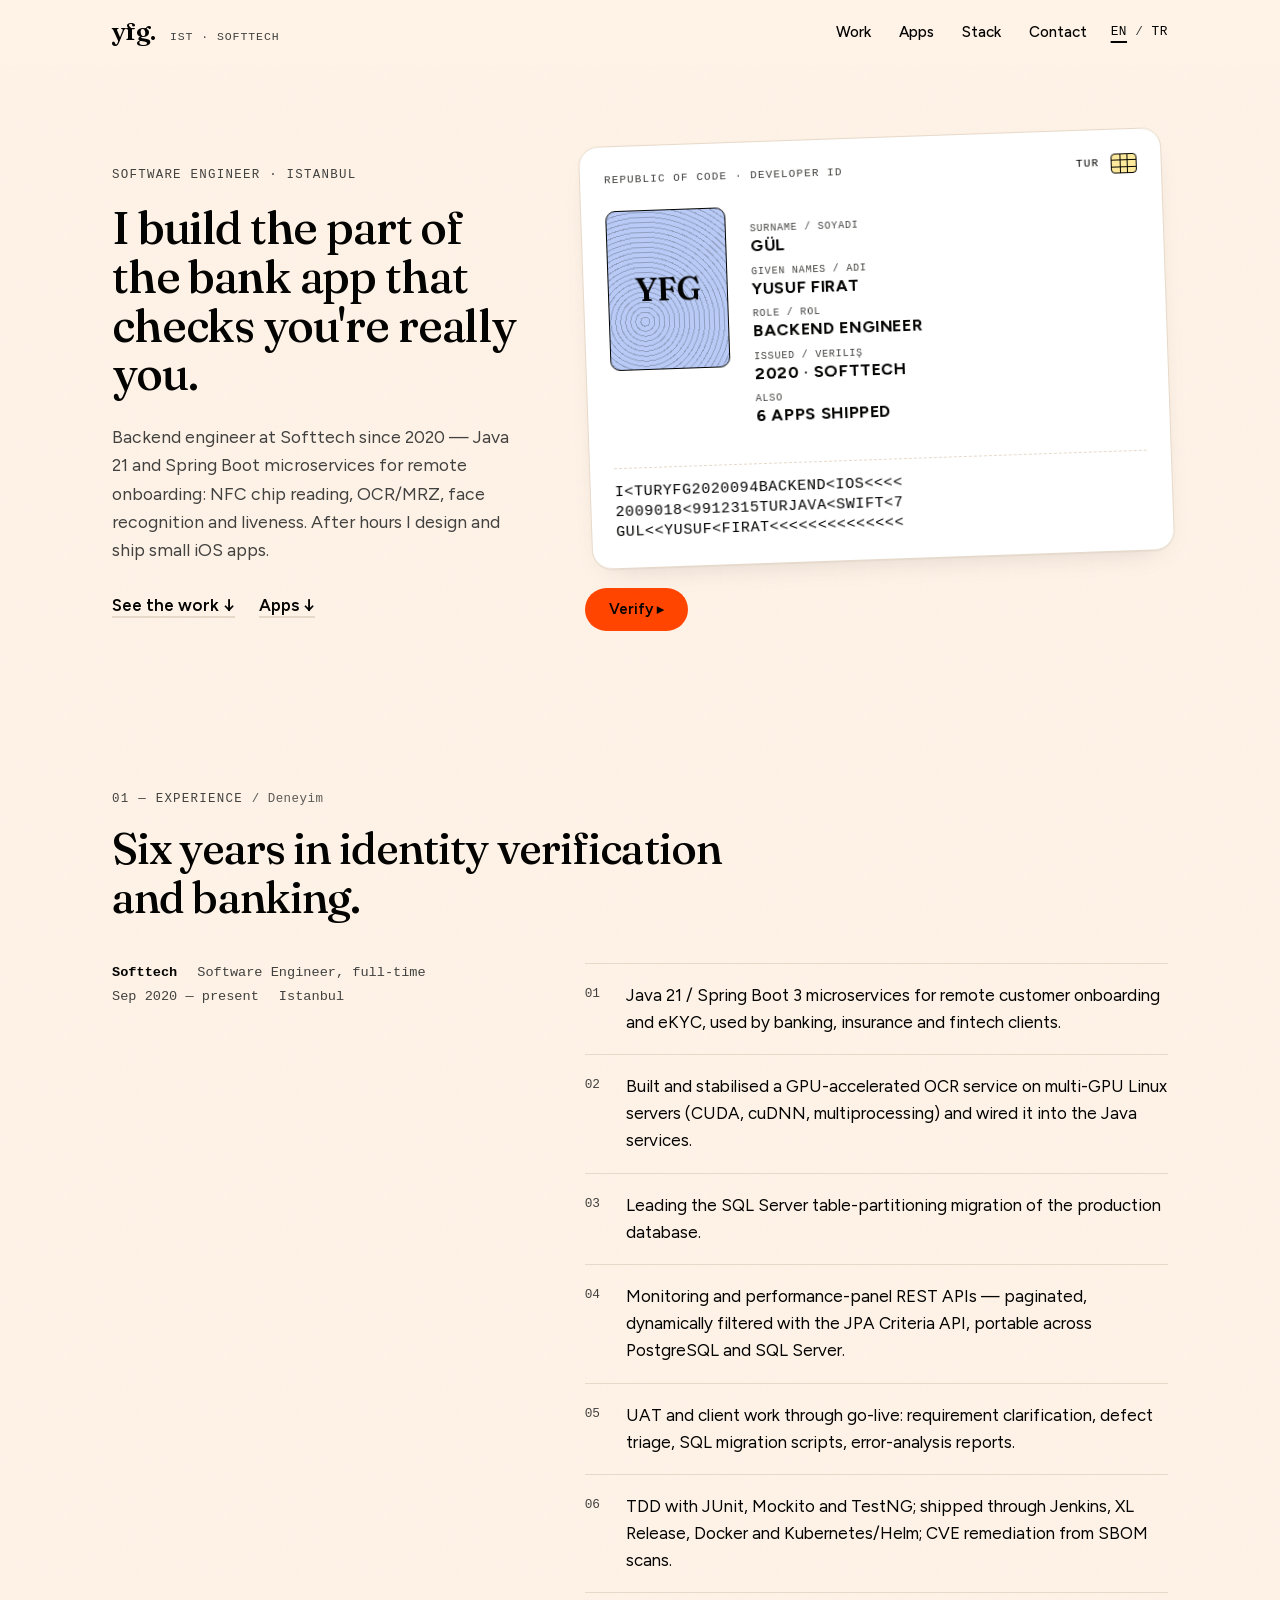
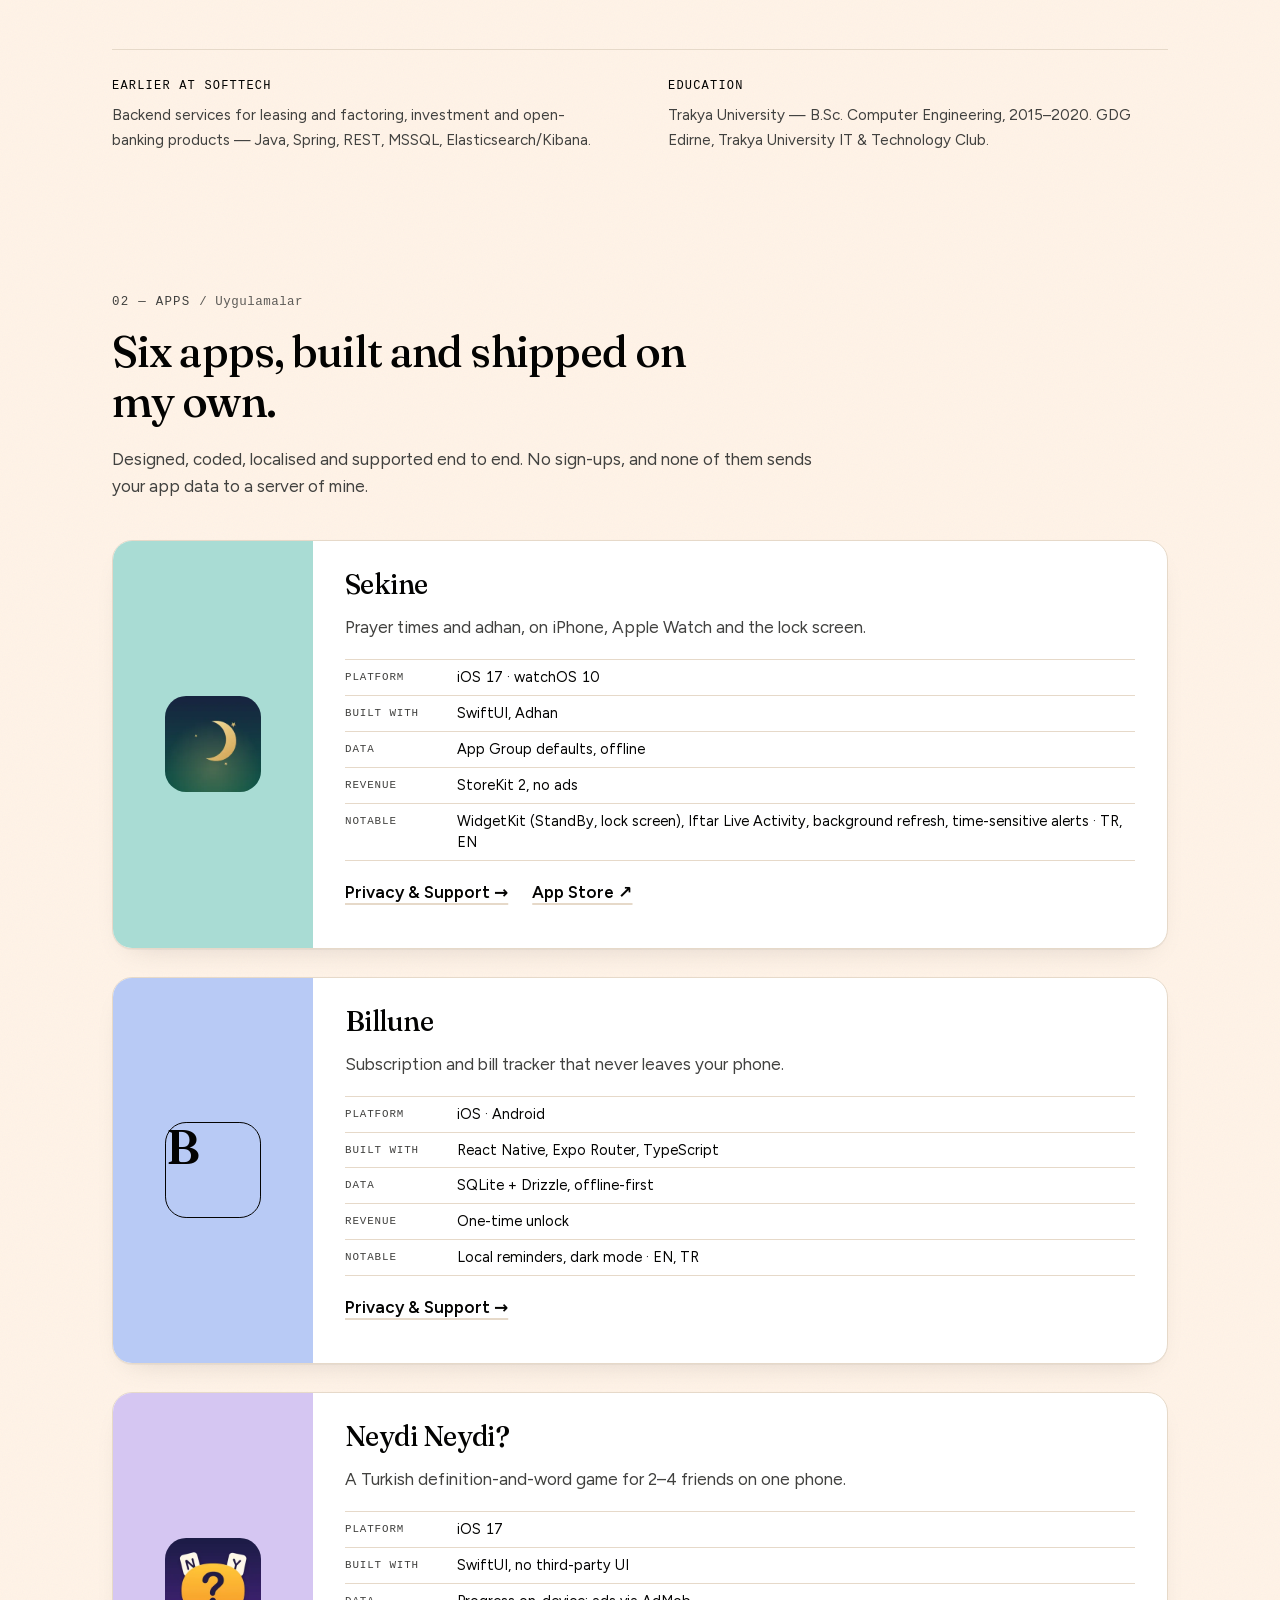
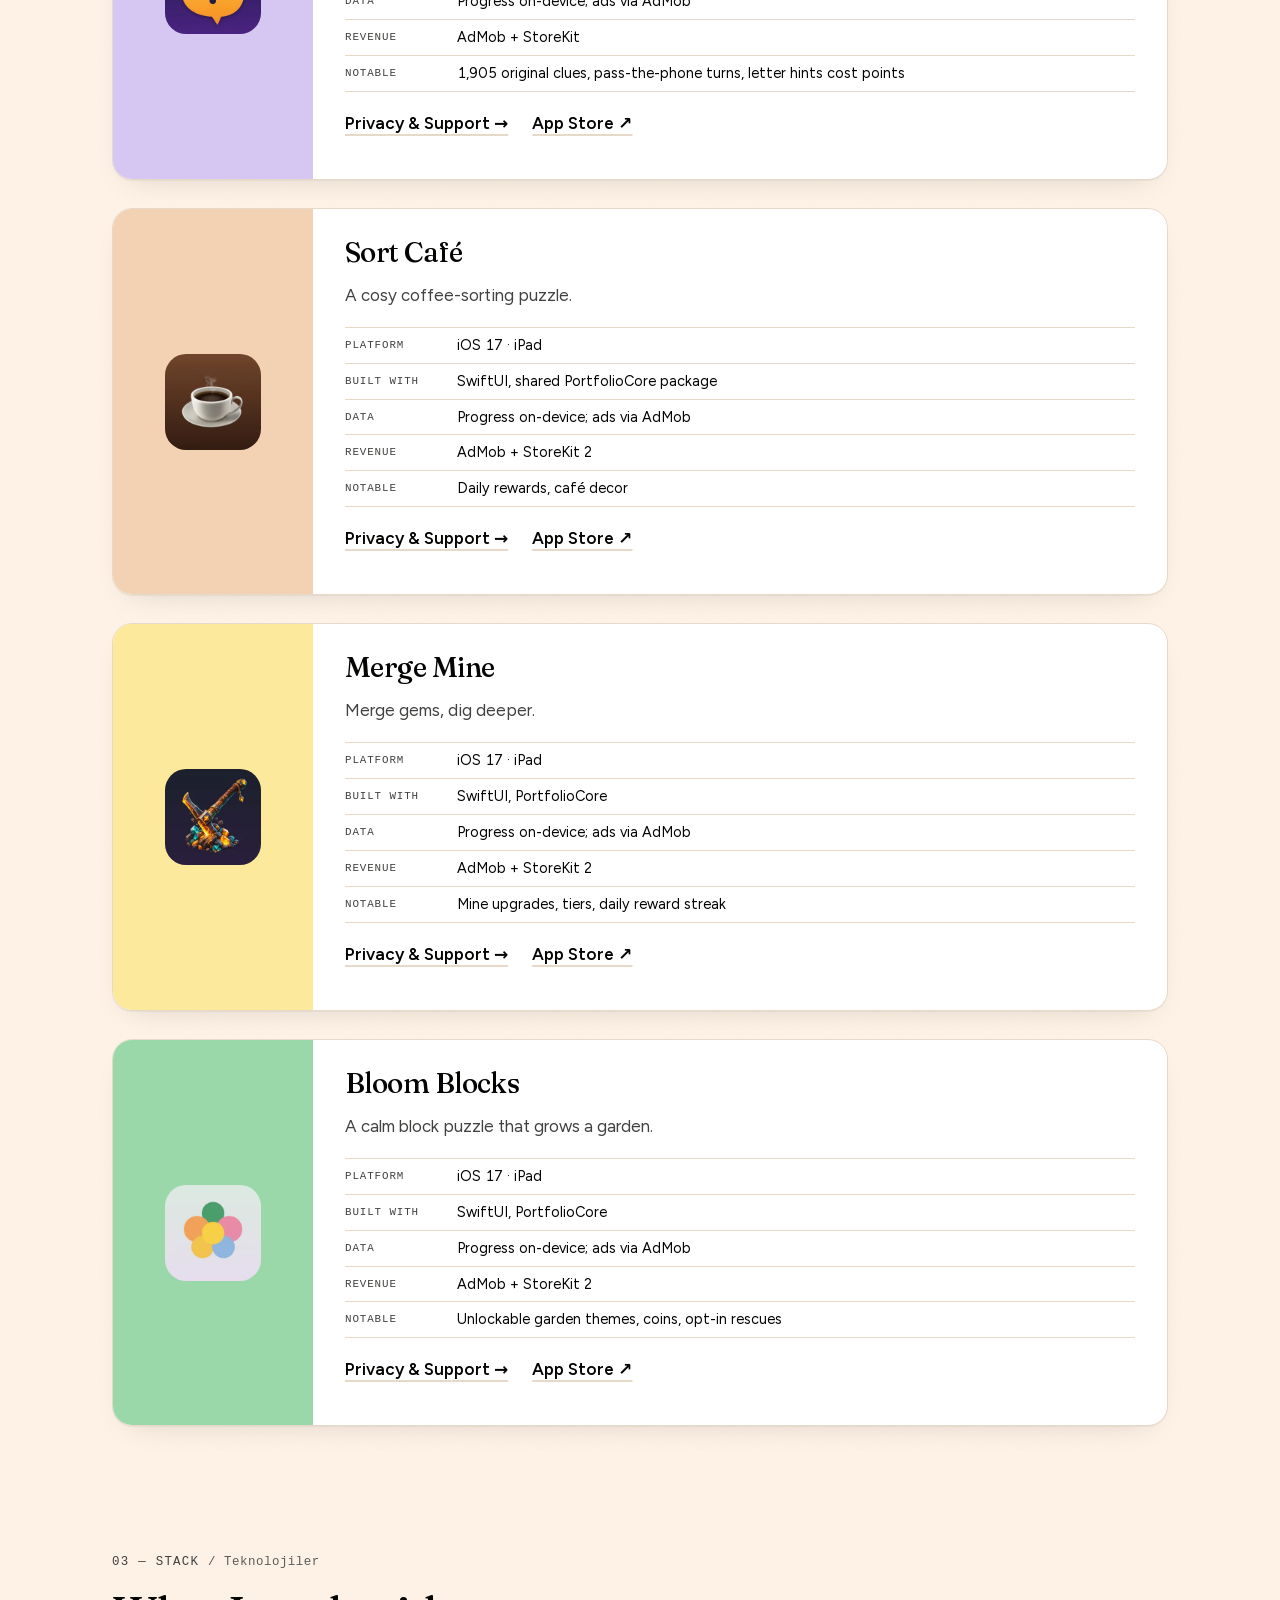
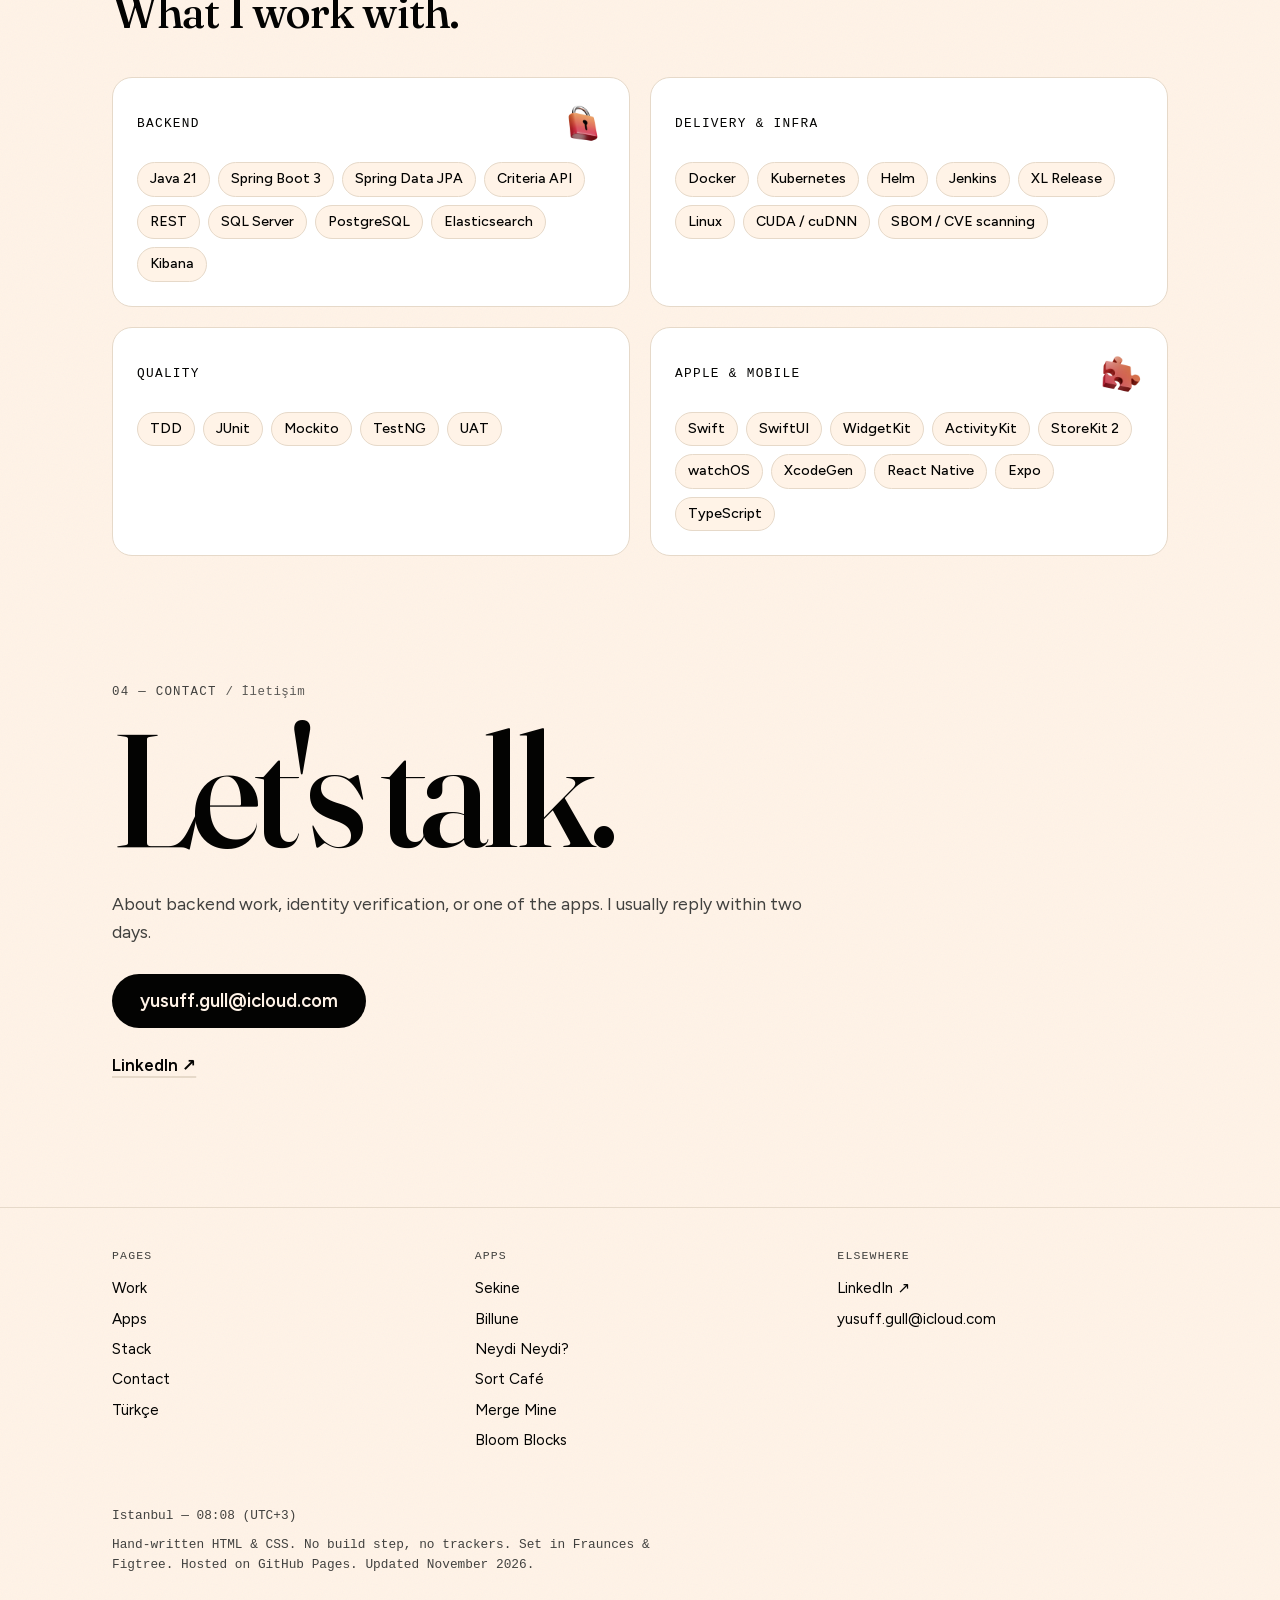
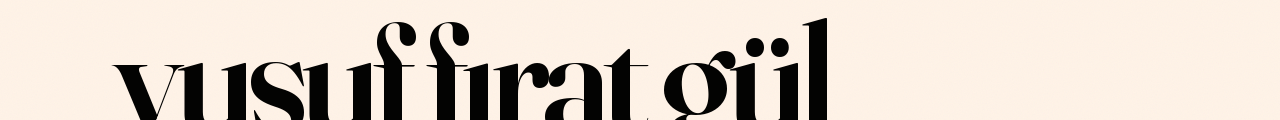
==== commit 70f9f7dd: "fix(site): drop the success-rate figure from the ID card Co-Authored-By: Claude Opus 5.5 <noreply@an" ====
--- a/index.html
+++ b/index.html
@@ -89,7 +89,7 @@
           <li>FACE</li>
           <li>LIVENESS</li>
         </ul>
-        <p class="result">success rate <strong><span class="rate-from">30%</span> → <span class="rate-to"><span class="rate-num">90</span>%</span></strong></p>
+        <p class="result"><strong>identity verified ✓</strong></p>
         <p class="sr-only" aria-live="polite" data-verify-status></p>
       </div>
     </div>
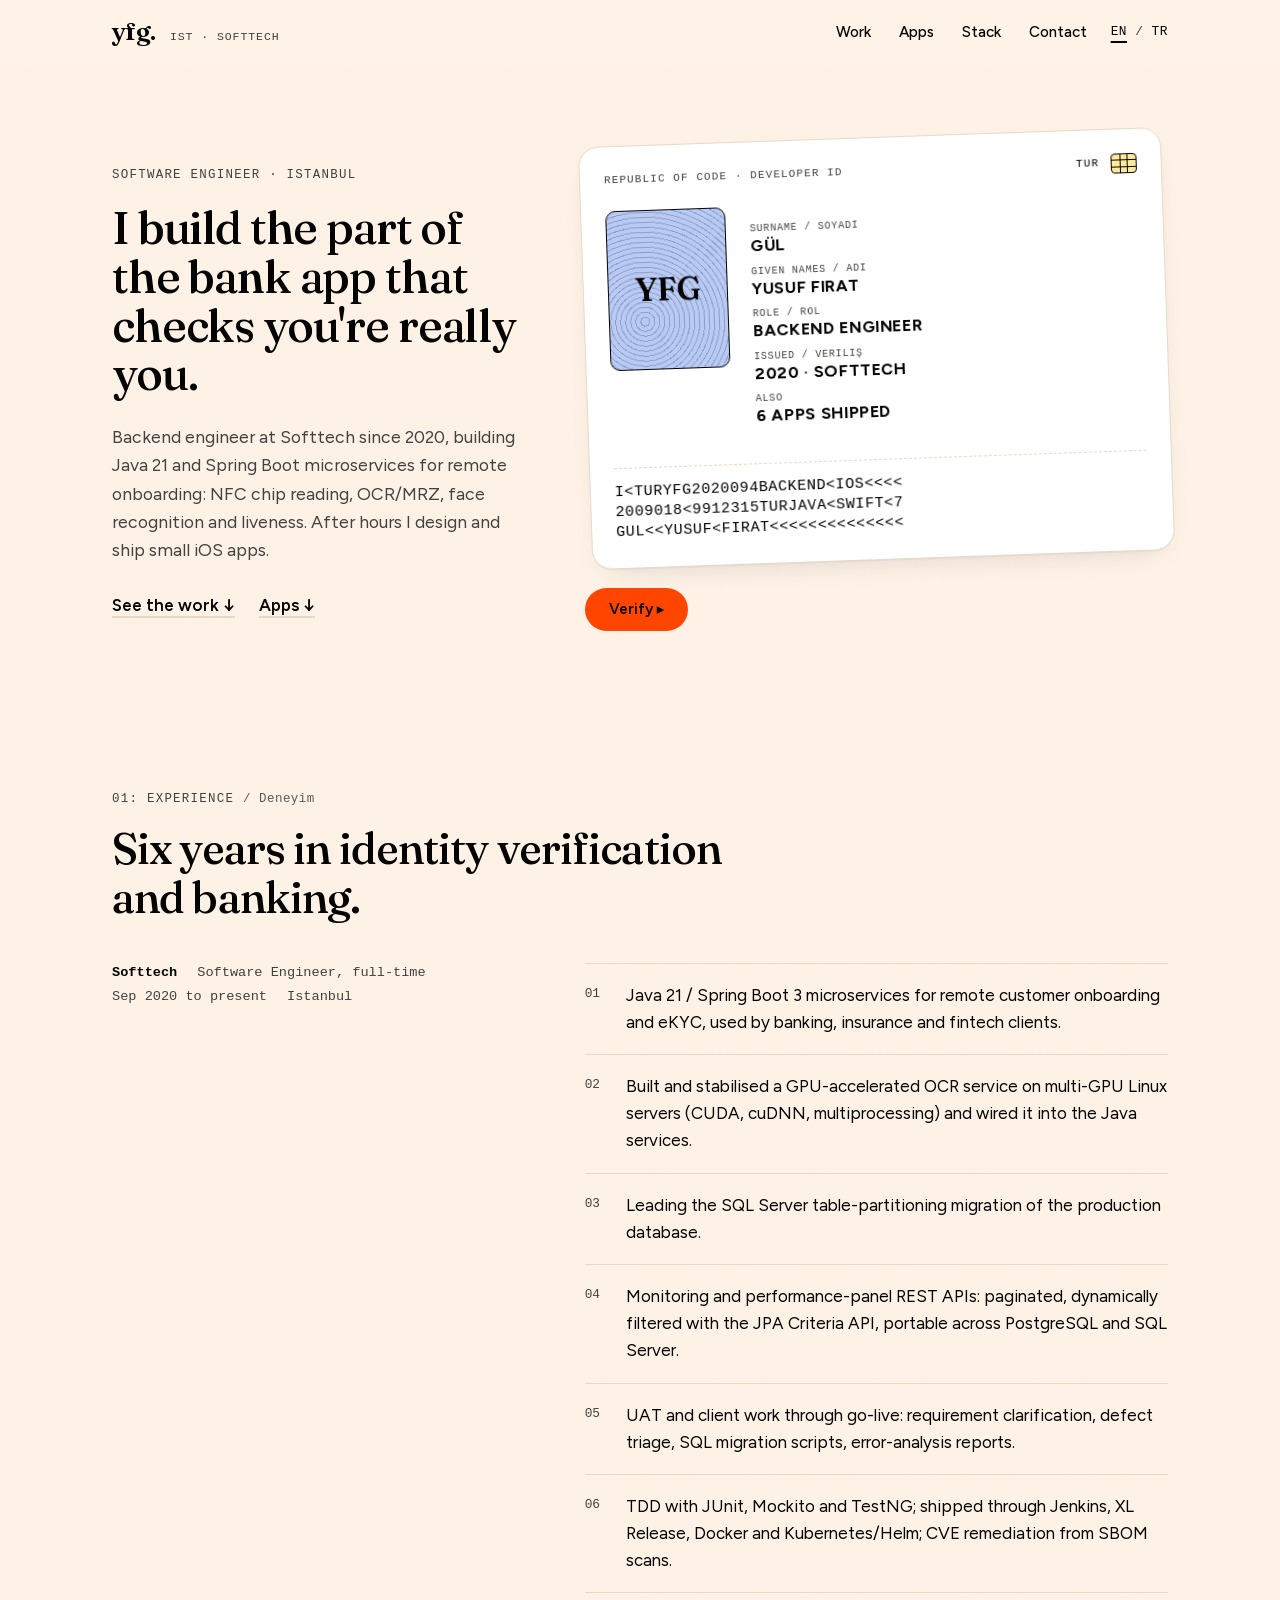
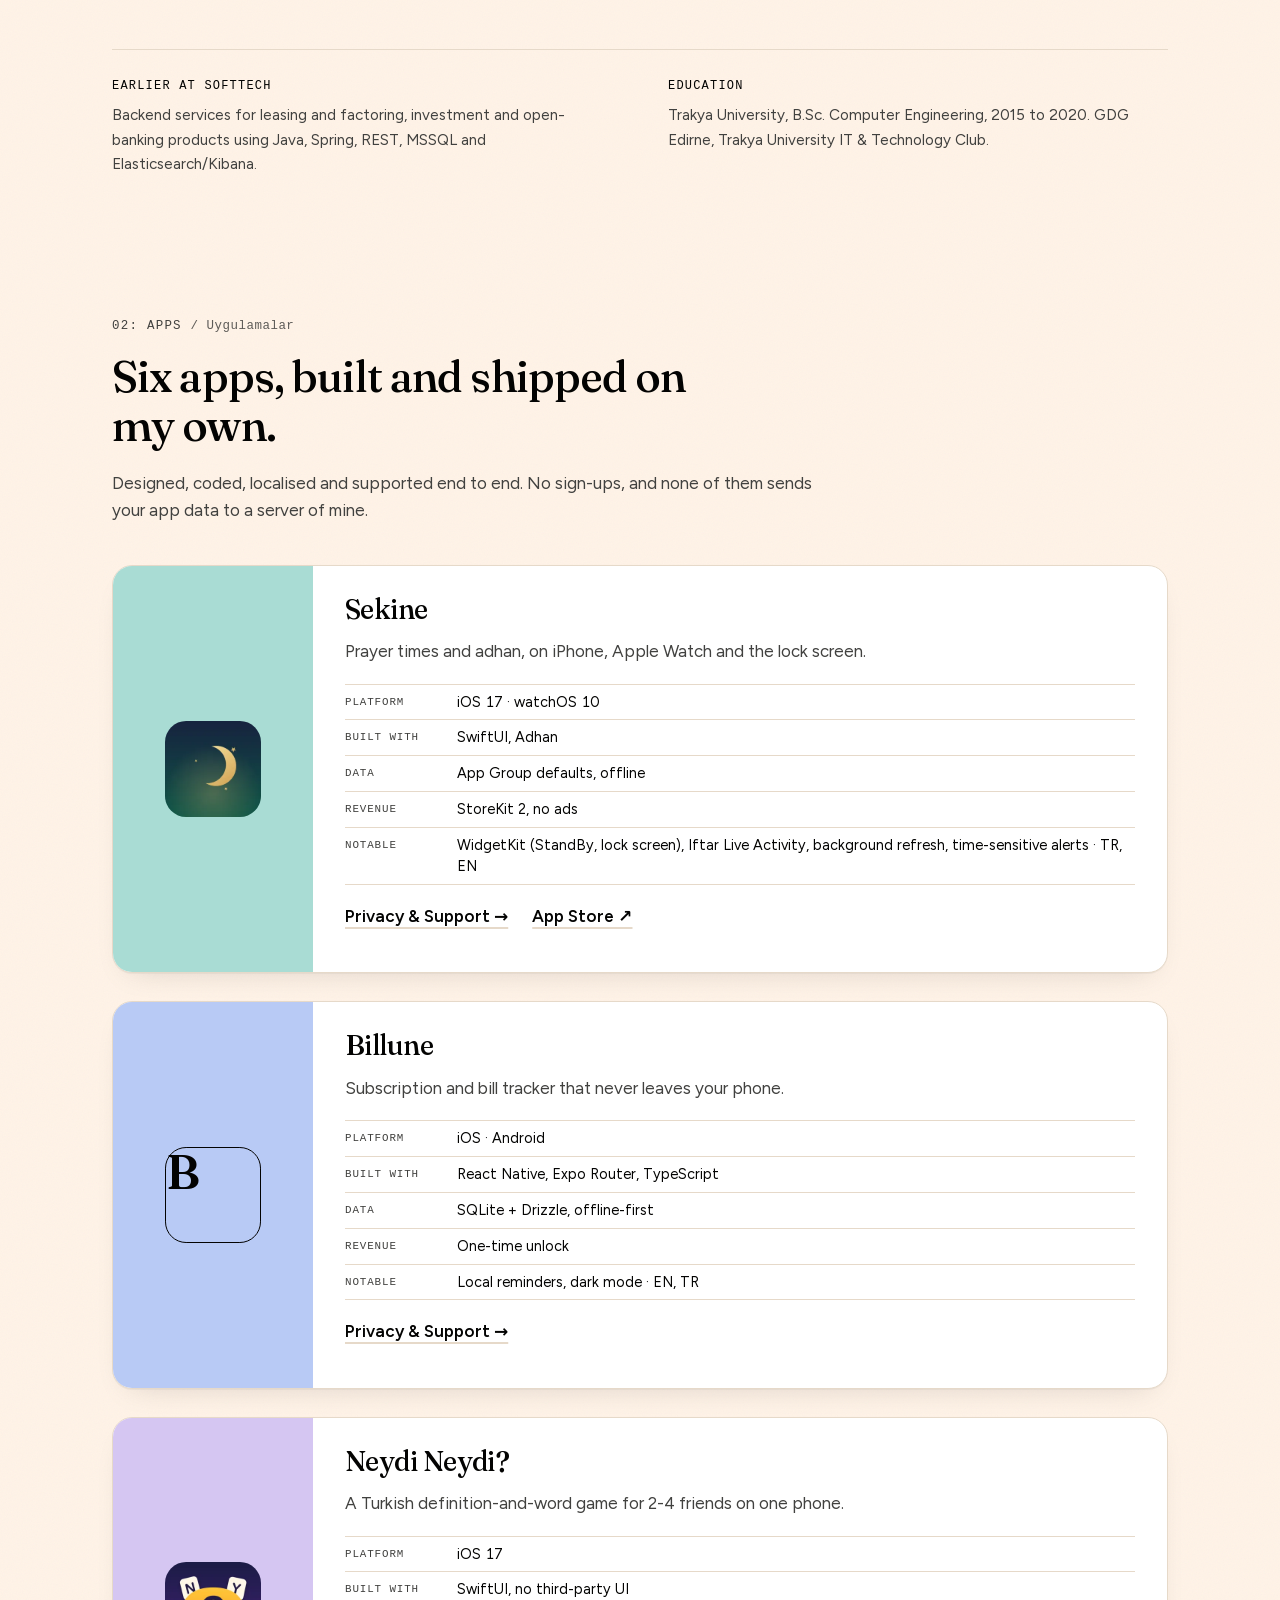
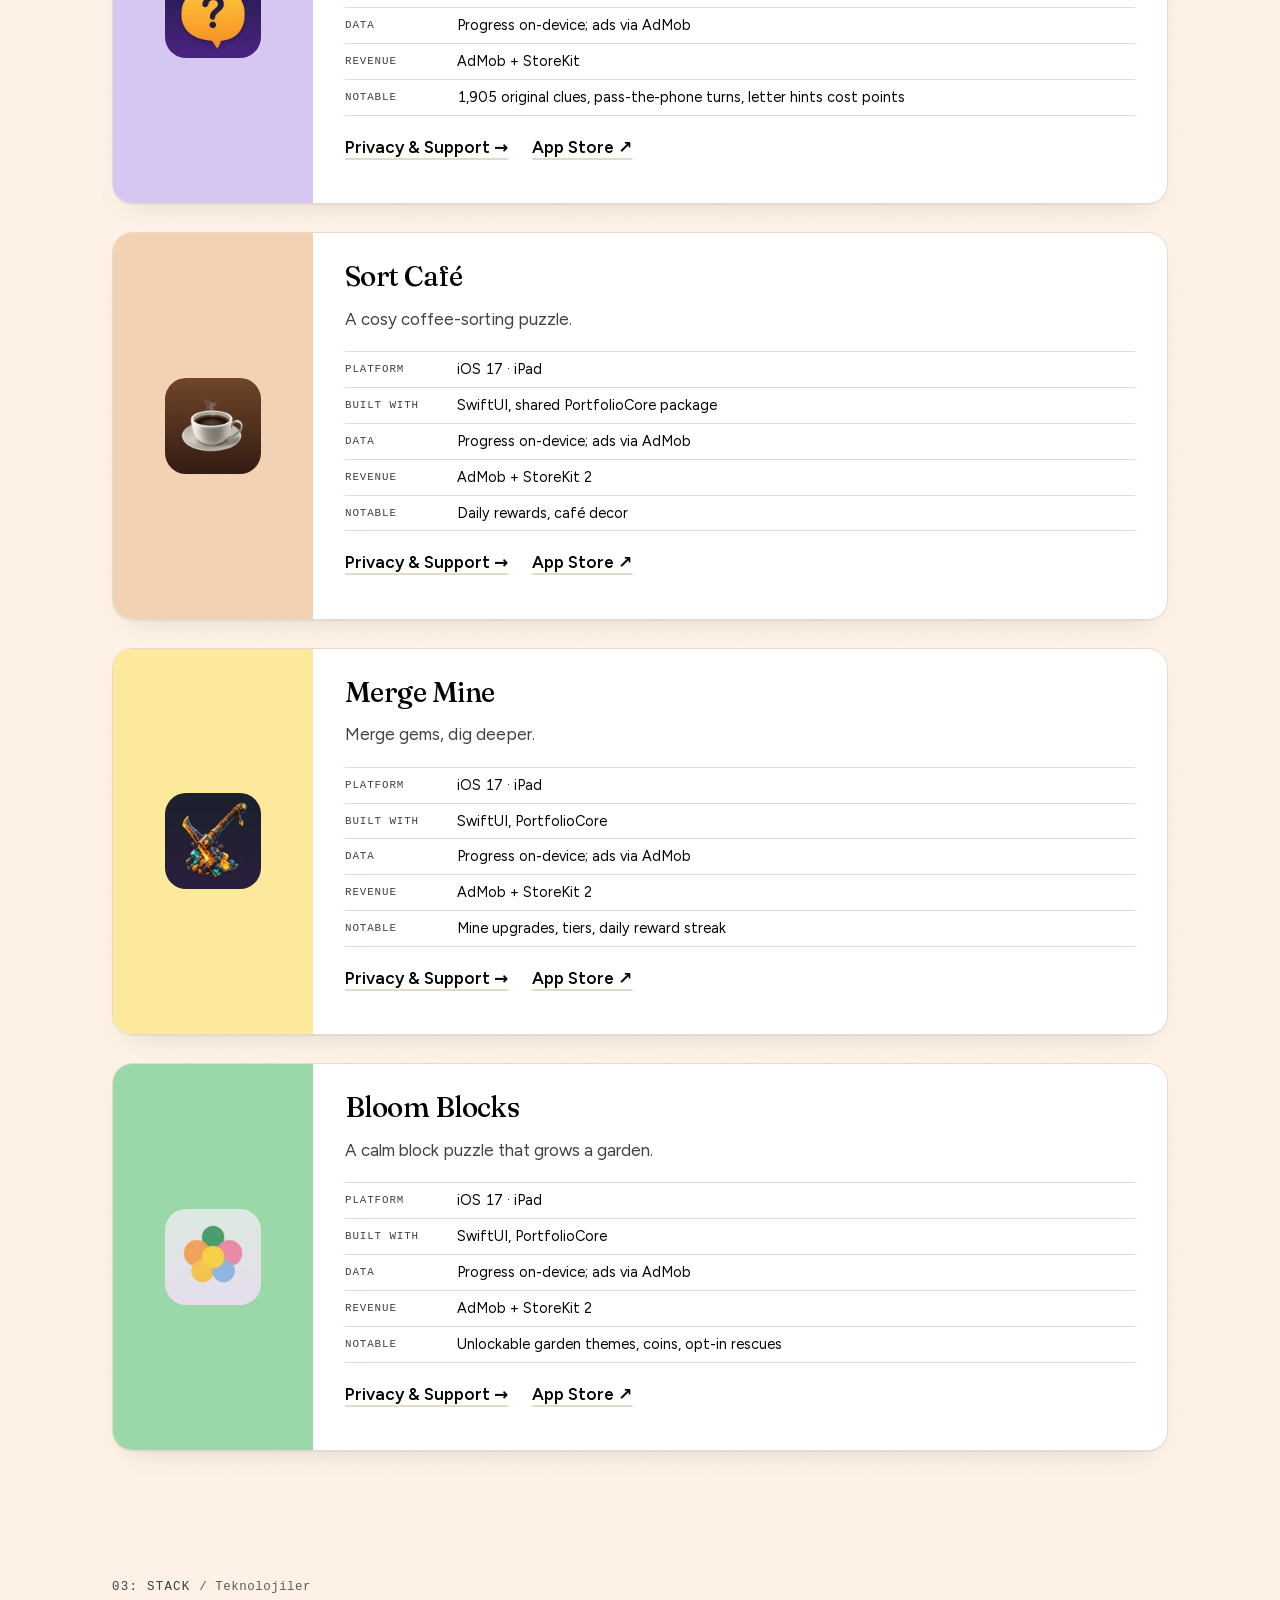
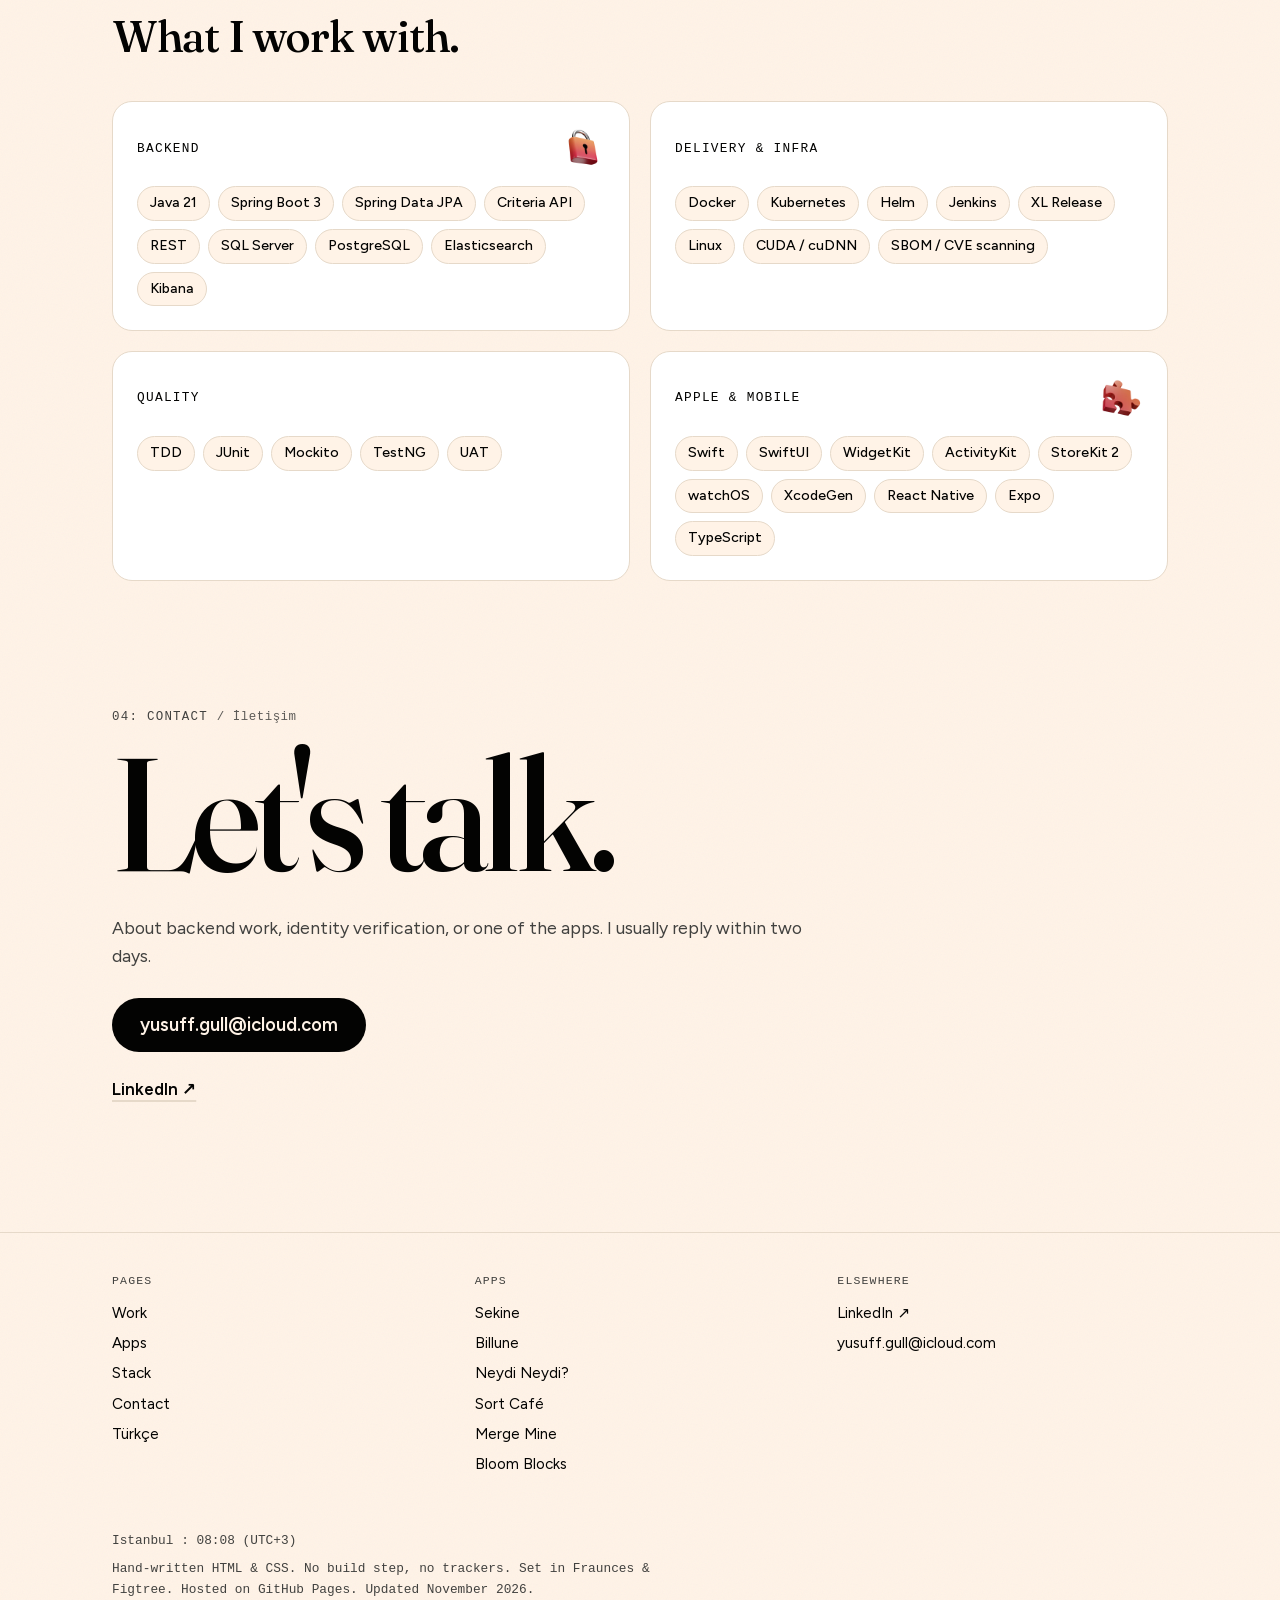
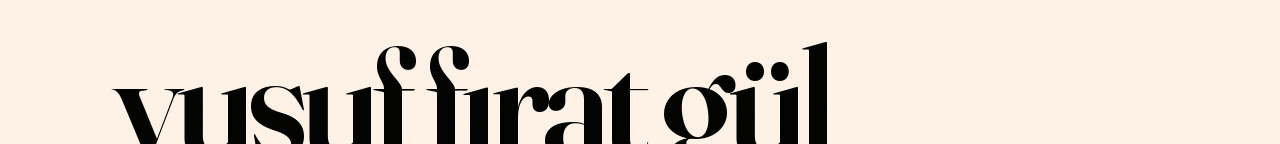
==== commit 3206122e: "Merge branch 'fix/seo-meta' # Conflicts: #	index.html #	tr/index.html" ====
--- a/index.html
+++ b/index.html
@@ -4,16 +4,18 @@
 <meta charset="utf-8">
 <meta name="viewport" content="width=device-width,initial-scale=1">
 <script>(function(d){var m=window.matchMedia;if(m&&!m('(prefers-reduced-motion: reduce)').matches)d.classList.add('motion')})(document.documentElement)</script>
-<title>Yusuf Fırat Gül — Backend engineer &amp; iOS maker</title>
+<title>Yusuf Fırat Gül: Backend engineer &amp; iOS maker</title>
 <meta name="description" content="Software engineer at Softtech in Istanbul building Java/Spring identity verification (eKYC) services for banks, insurers and fintechs. Also ships six apps.">
 <link rel="canonical" href="https://yusuffiratgul.com/">
+<link rel="icon" href="/assets/favicon.svg" type="image/svg+xml">
 <link rel="alternate" hreflang="en" href="https://yusuffiratgul.com/">
 <link rel="alternate" hreflang="tr" href="https://yusuffiratgul.com/tr/">
 <link rel="alternate" hreflang="x-default" href="https://yusuffiratgul.com/">
 <meta property="og:type" content="website">
 <meta property="og:url" content="https://yusuffiratgul.com/">
-<meta property="og:title" content="Yusuf Fırat Gül — Backend engineer &amp; iOS maker">
+<meta property="og:title" content="Yusuf Fırat Gül: Backend engineer &amp; iOS maker">
 <meta property="og:description" content="Software engineer at Softtech in Istanbul building Java/Spring identity verification (eKYC) services for banks, insurers and fintechs. Also ships six apps.">
+<meta name="twitter:card" content="summary">
 <meta name="theme-color" content="#fff3e7" media="(prefers-color-scheme: light)">
 <meta name="theme-color" content="#17120d" media="(prefers-color-scheme: dark)">
 <link rel="preload" href="/assets/fonts/fraunces-latin.woff2" as="font" type="font/woff2" crossorigin>
@@ -58,7 +60,7 @@
     <div class="hero-copy">
       <p class="eyebrow">SOFTWARE ENGINEER · ISTANBUL</p>
       <h1 id="hero-h">I build the part of the bank app that checks you're really you.</h1>
-      <p class="lede">Backend engineer at Softtech since 2020 — Java 21 and Spring Boot microservices for remote onboarding: NFC chip reading, OCR/MRZ, face recognition and liveness. After hours I design and ship small iOS apps.</p>
+      <p class="lede">Backend engineer at Softtech since 2020, building Java 21 and Spring Boot microservices for remote onboarding: NFC chip reading, OCR/MRZ, face recognition and liveness. After hours I design and ship small iOS apps.</p>
       <p class="hero-links"><a class="textlink" href="#work">See the work ↓</a> <a class="textlink" href="#apps">Apps ↓</a></p>
     </div>
 
@@ -96,17 +98,17 @@
   </section>
 
   <section class="shell block" id="work" aria-labelledby="work-h">
-    <p class="label">01 — EXPERIENCE <span lang="tr">/ Deneyim</span></p>
+    <p class="label">01: EXPERIENCE <span lang="tr">/ Deneyim</span></p>
     <h2 class="h2" id="work-h">Six years in identity verification and banking.</h2>
     <div class="exp">
       <div class="exp-side">
-        <p class="exp-row"><b>Softtech</b><span>Software Engineer, full-time</span><span>Sep 2020 — present</span><span>Istanbul</span></p>
+        <p class="exp-row"><b>Softtech</b><span>Software Engineer, full-time</span><span>Sep 2020 to present</span><span>Istanbul</span></p>
       </div>
       <ol class="highlights">
         <li><span>Java 21 / Spring Boot 3 microservices for remote customer onboarding and eKYC, used by banking, insurance and fintech clients.</span></li>
         <li><span>Built and stabilised a GPU-accelerated OCR service on multi-GPU Linux servers (CUDA, cuDNN, multiprocessing) and wired it into the Java services.</span></li>
         <li><span>Leading the SQL Server table-partitioning migration of the production database.</span></li>
-        <li><span>Monitoring and performance-panel REST APIs — paginated, dynamically filtered with the JPA Criteria API, portable across PostgreSQL and SQL Server.</span></li>
+        <li><span>Monitoring and performance-panel REST APIs: paginated, dynamically filtered with the JPA Criteria API, portable across PostgreSQL and SQL Server.</span></li>
         <li><span>UAT and client work through go-live: requirement clarification, defect triage, SQL migration scripts, error-analysis reports.</span></li>
         <li><span>TDD with JUnit, Mockito and TestNG; shipped through Jenkins, XL Release, Docker and Kubernetes/Helm; CVE remediation from SBOM scans.</span></li>
       </ol>
@@ -114,17 +116,17 @@
     <div class="earlier">
       <div>
         <h3>Earlier at Softtech</h3>
-        <p>Backend services for leasing and factoring, investment and open-banking products — Java, Spring, REST, MSSQL, Elasticsearch/Kibana.</p>
+        <p>Backend services for leasing and factoring, investment and open-banking products using Java, Spring, REST, MSSQL and Elasticsearch/Kibana.</p>
       </div>
       <div>
         <h3>Education</h3>
-        <p>Trakya University — B.Sc. Computer Engineering, 2015–2020. GDG Edirne, Trakya University IT &amp; Technology Club.</p>
+        <p>Trakya University, B.Sc. Computer Engineering, 2015 to 2020. GDG Edirne, Trakya University IT &amp; Technology Club.</p>
       </div>
     </div>
   </section>
 
   <section class="shell block" id="apps" aria-labelledby="apps-h">
-    <p class="label">02 — APPS <span lang="tr">/ Uygulamalar</span></p>
+    <p class="label">02: APPS <span lang="tr">/ Uygulamalar</span></p>
     <h2 class="h2" id="apps-h">Six apps, built and shipped on my own.</h2>
     <p class="apps-intro">Designed, coded, localised and supported end to end. No sign-ups, and none of them sends your app data to a server of mine.</p>
     <ul class="apps-list">
@@ -172,7 +174,7 @@
           <div class="app-tile"><img src="/assets/apps/neydi-neydi.webp" alt="Neydi Neydi?" width="96" height="96" loading="lazy"></div>
           <div class="app-body">
             <h3 id="app-neydi-neydi">Neydi Neydi?</h3>
-            <p class="pitch">A Turkish definition-and-word game for 2–4 friends on one phone.</p>
+            <p class="pitch">A Turkish definition-and-word game for 2-4 friends on one phone.</p>
             <dl class="spec">
             <div><dt>Platform</dt><dd>iOS 17</dd></div>
             <div><dt>Built with</dt><dd>SwiftUI, no third-party UI</dd></div>
@@ -247,7 +249,7 @@
   </section>
 
   <section class="shell block" id="stack" aria-labelledby="stack-h">
-    <p class="label">03 — STACK <span lang="tr">/ Teknolojiler</span></p>
+    <p class="label">03: STACK <span lang="tr">/ Teknolojiler</span></p>
     <h2 class="h2" id="stack-h">What I work with.</h2>
     <div class="stack-grid">
       <div class="stack-group">
@@ -306,7 +308,7 @@
   </section>
 
   <section class="shell block contact-block" id="contact" aria-labelledby="contact-h">
-    <p class="label">04 — CONTACT <span lang="tr">/ İletişim</span></p>
+    <p class="label">04: CONTACT <span lang="tr">/ İletişim</span></p>
     <h2 id="contact-h">Let's talk.</h2>
     <p class="contact-sub">About backend work, identity verification, or one of the apps. I usually reply within two days.</p>
     <a class="copy-btn" href="mailto:yusuff.gull@icloud.com" data-copy><span class="copy-label" aria-live="polite">yusuff.gull@icloud.com</span></a>
@@ -347,7 +349,7 @@
       </div>
     </div>
     <div class="foot-meta">
-      <p>Istanbul <span data-clock-wrap hidden>— <time data-clock></time> </span>(UTC+3)</p>
+      <p>Istanbul <span data-clock-wrap hidden>: <time data-clock></time> </span>(UTC+3)</p>
       <p>Hand-written HTML &amp; CSS. No build step, no trackers. Set in Fraunces &amp; Figtree. Hosted on GitHub Pages. Updated November 2026.</p>
     </div>
   </div>
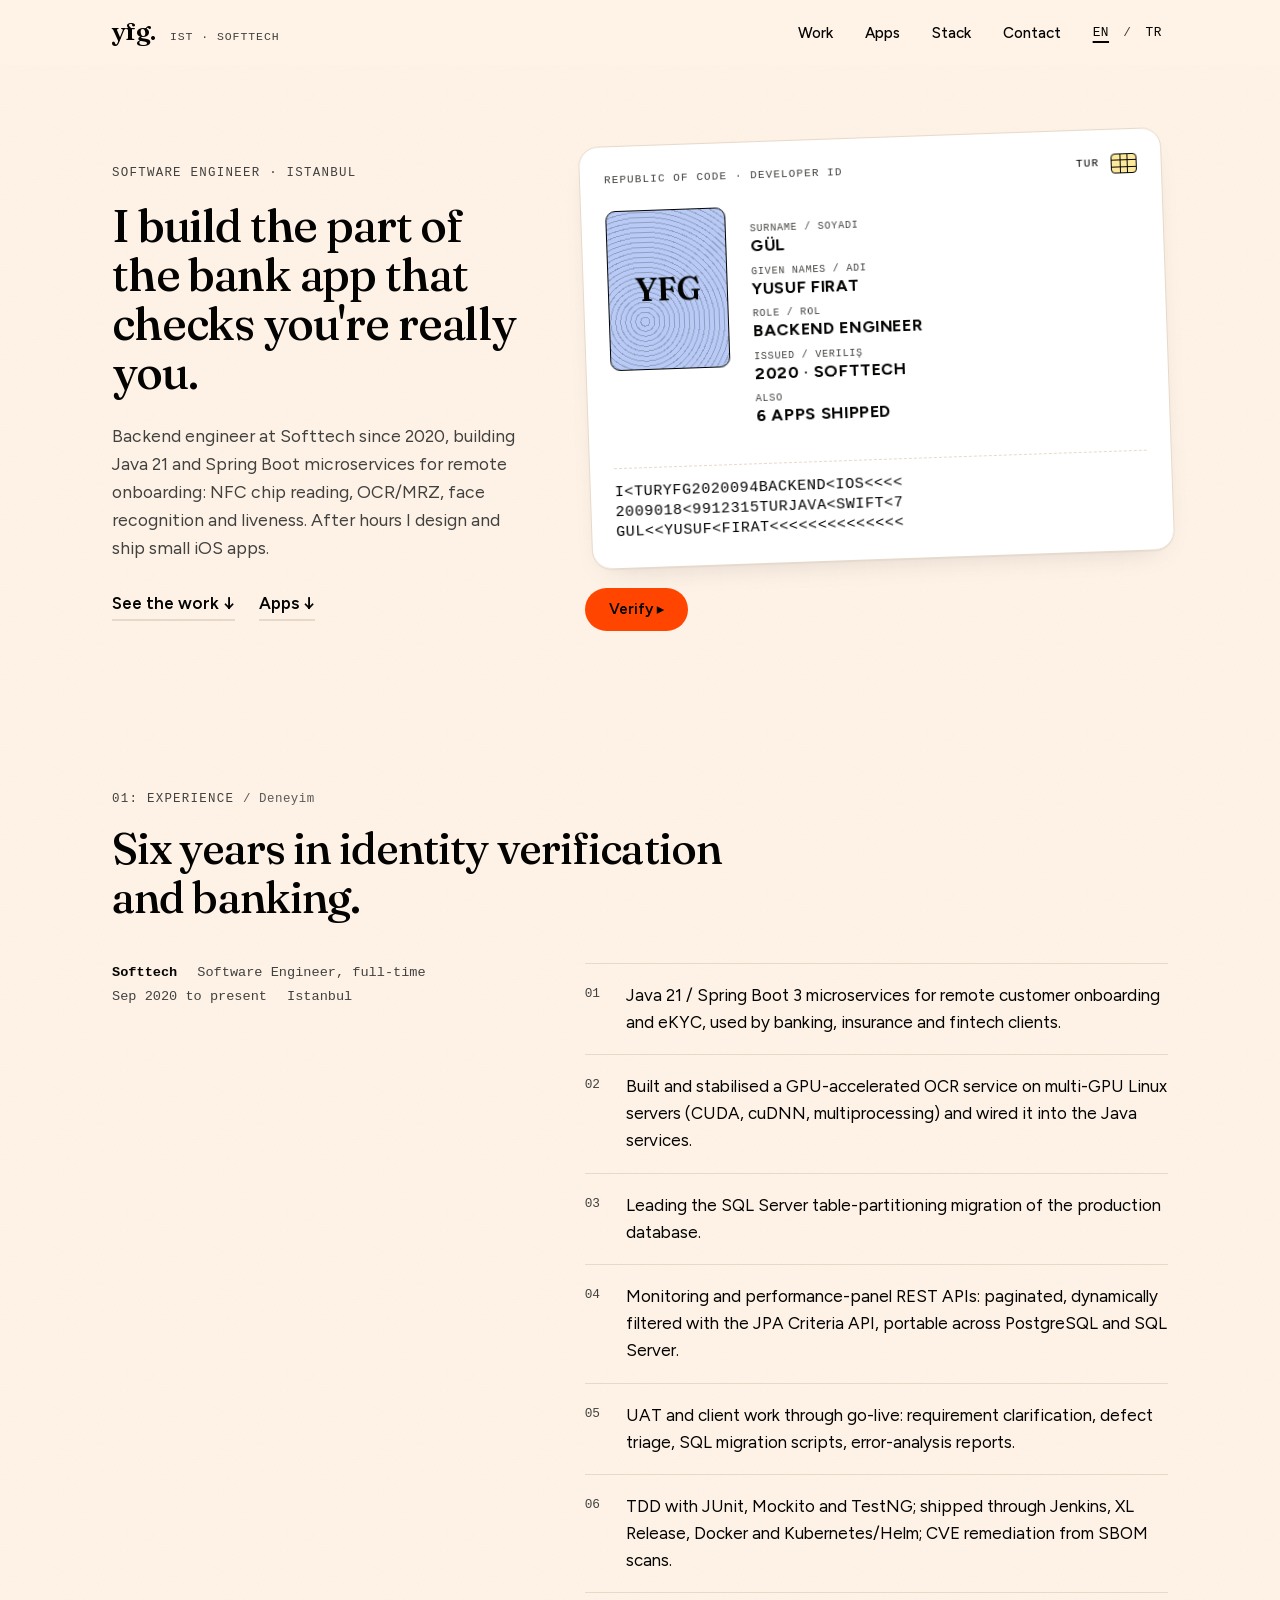
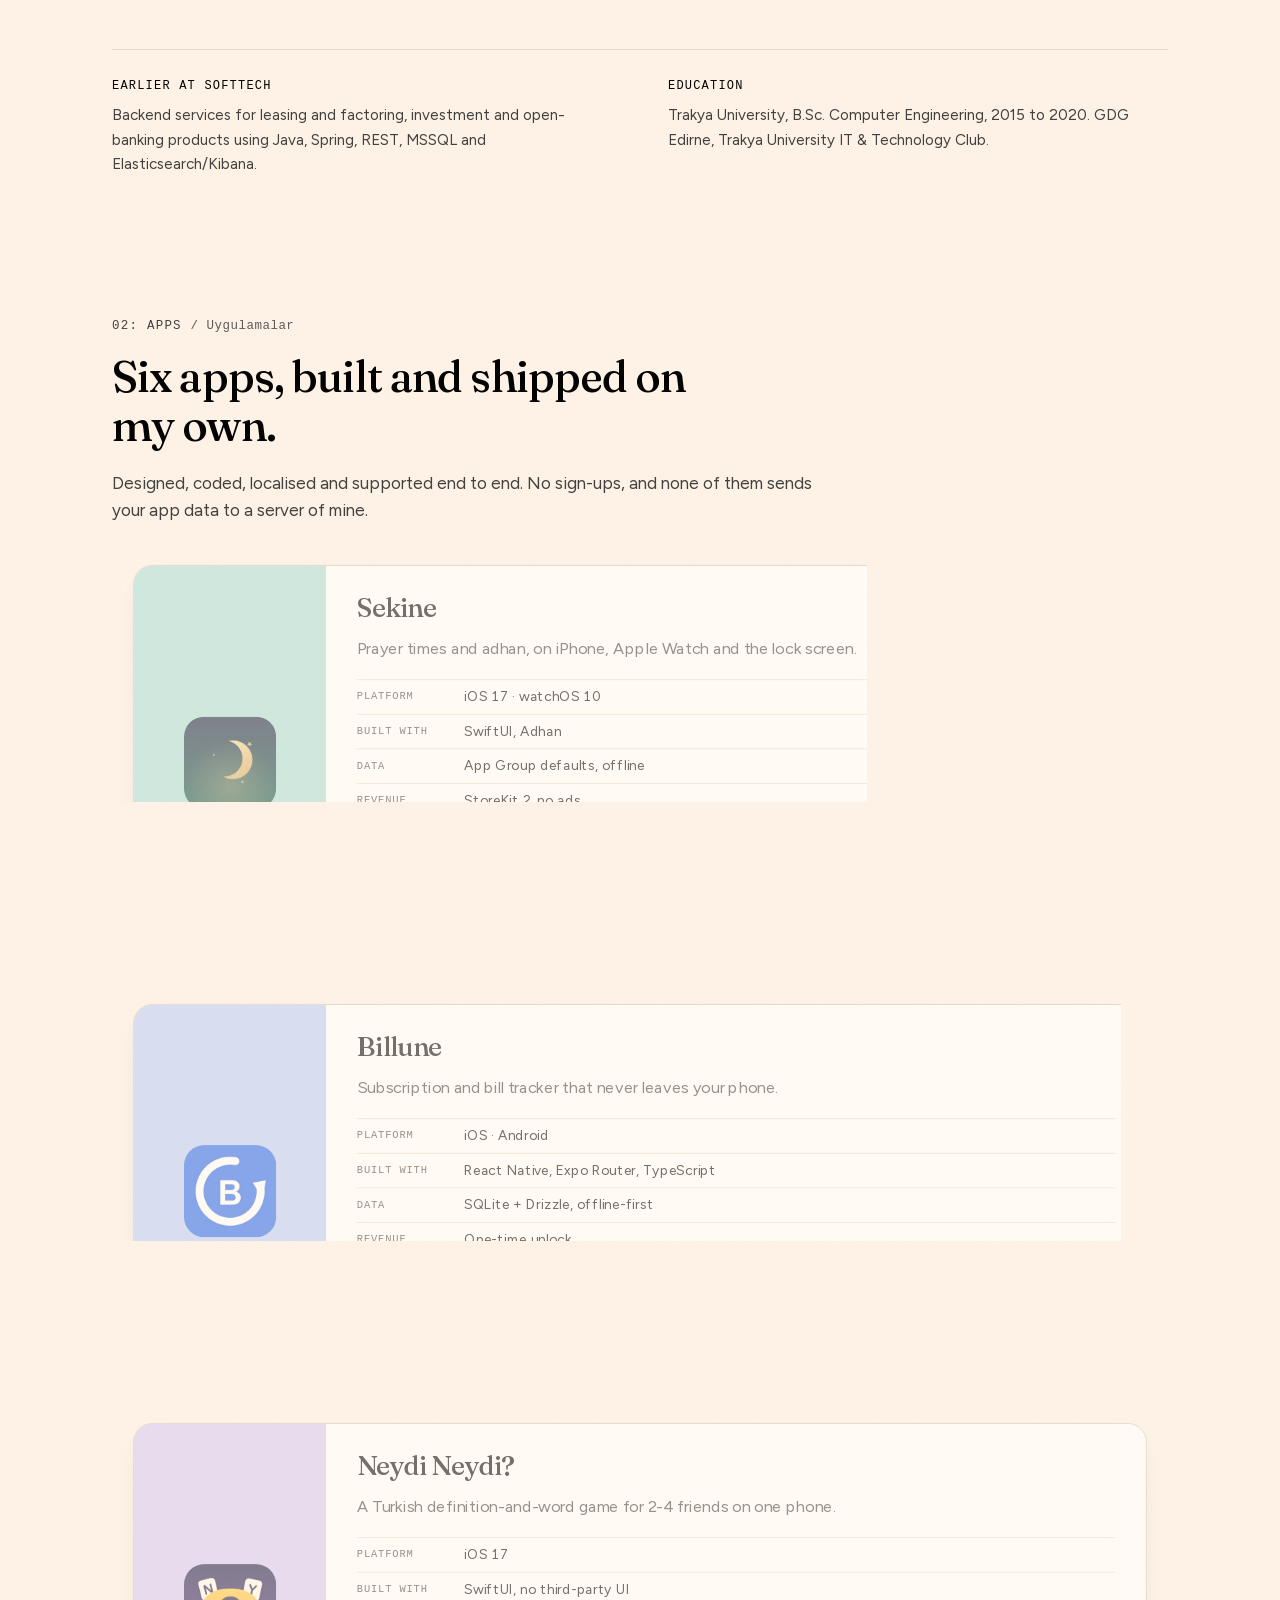
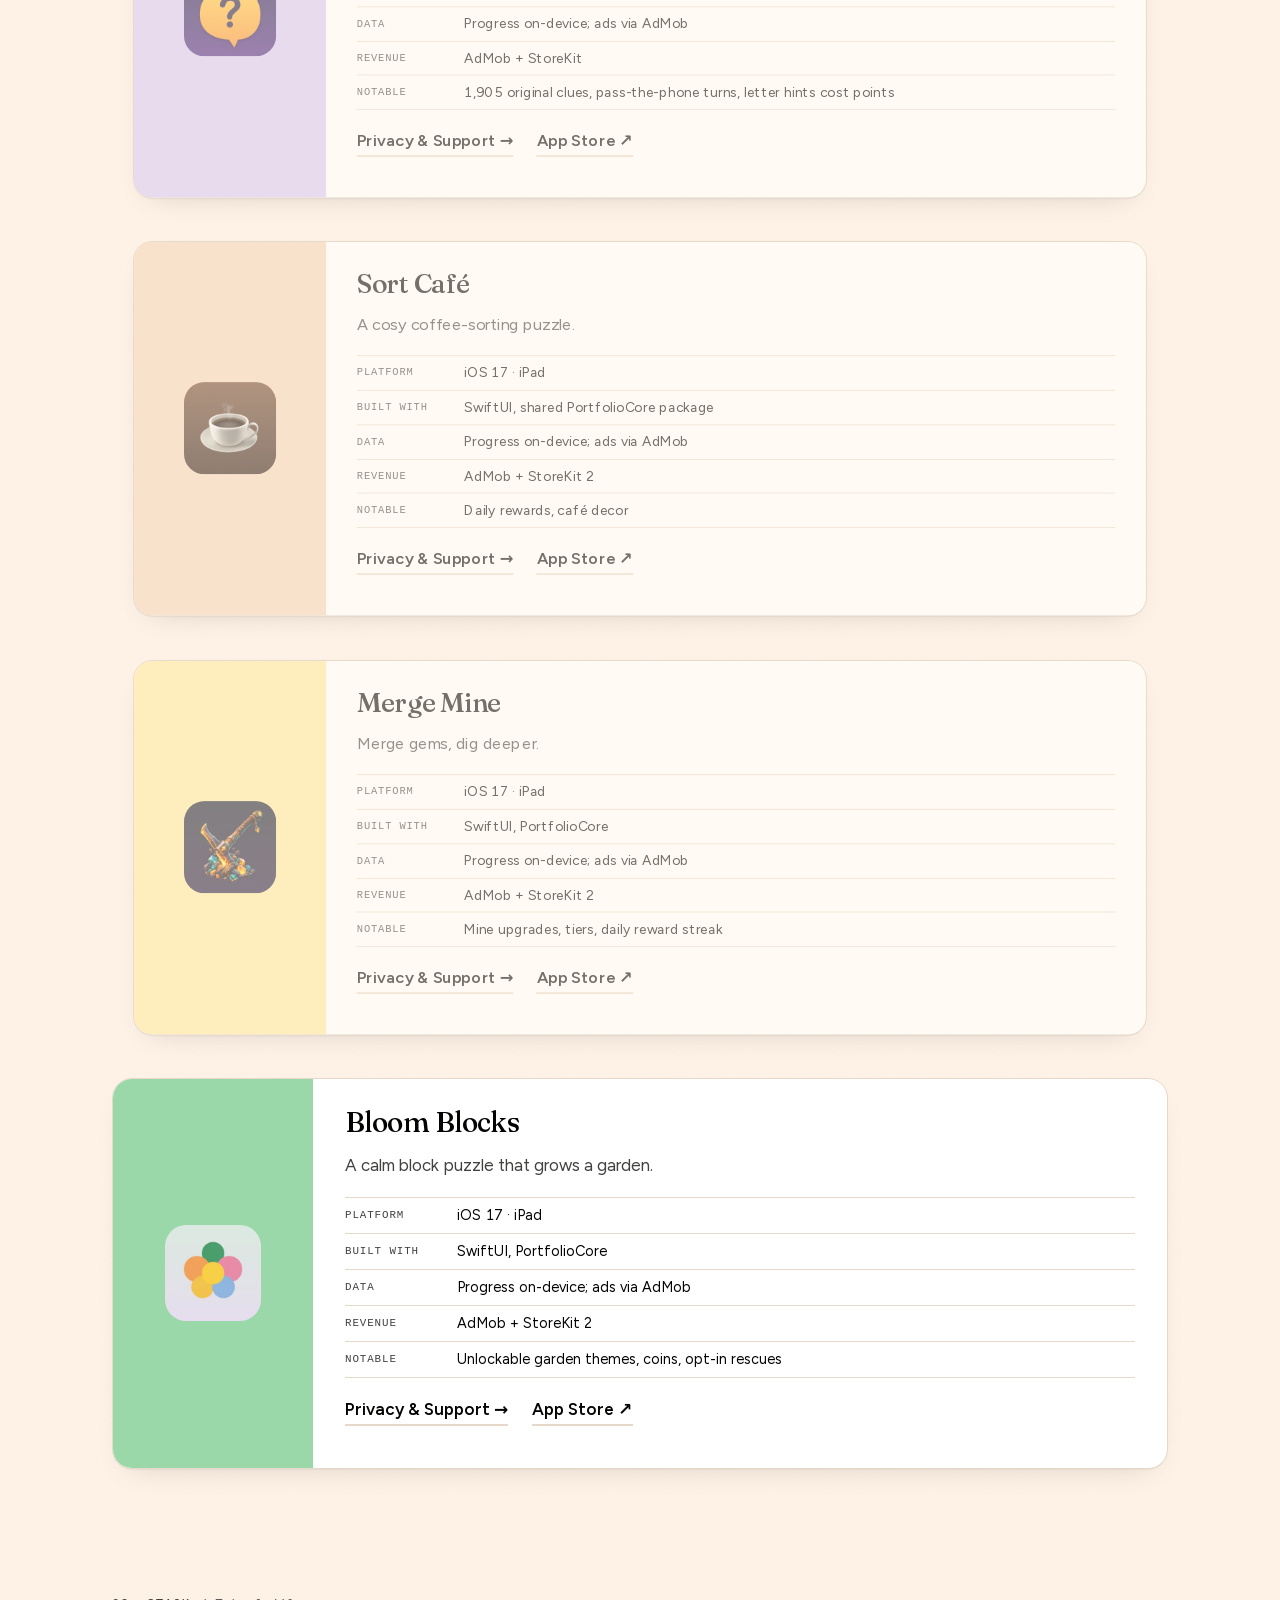
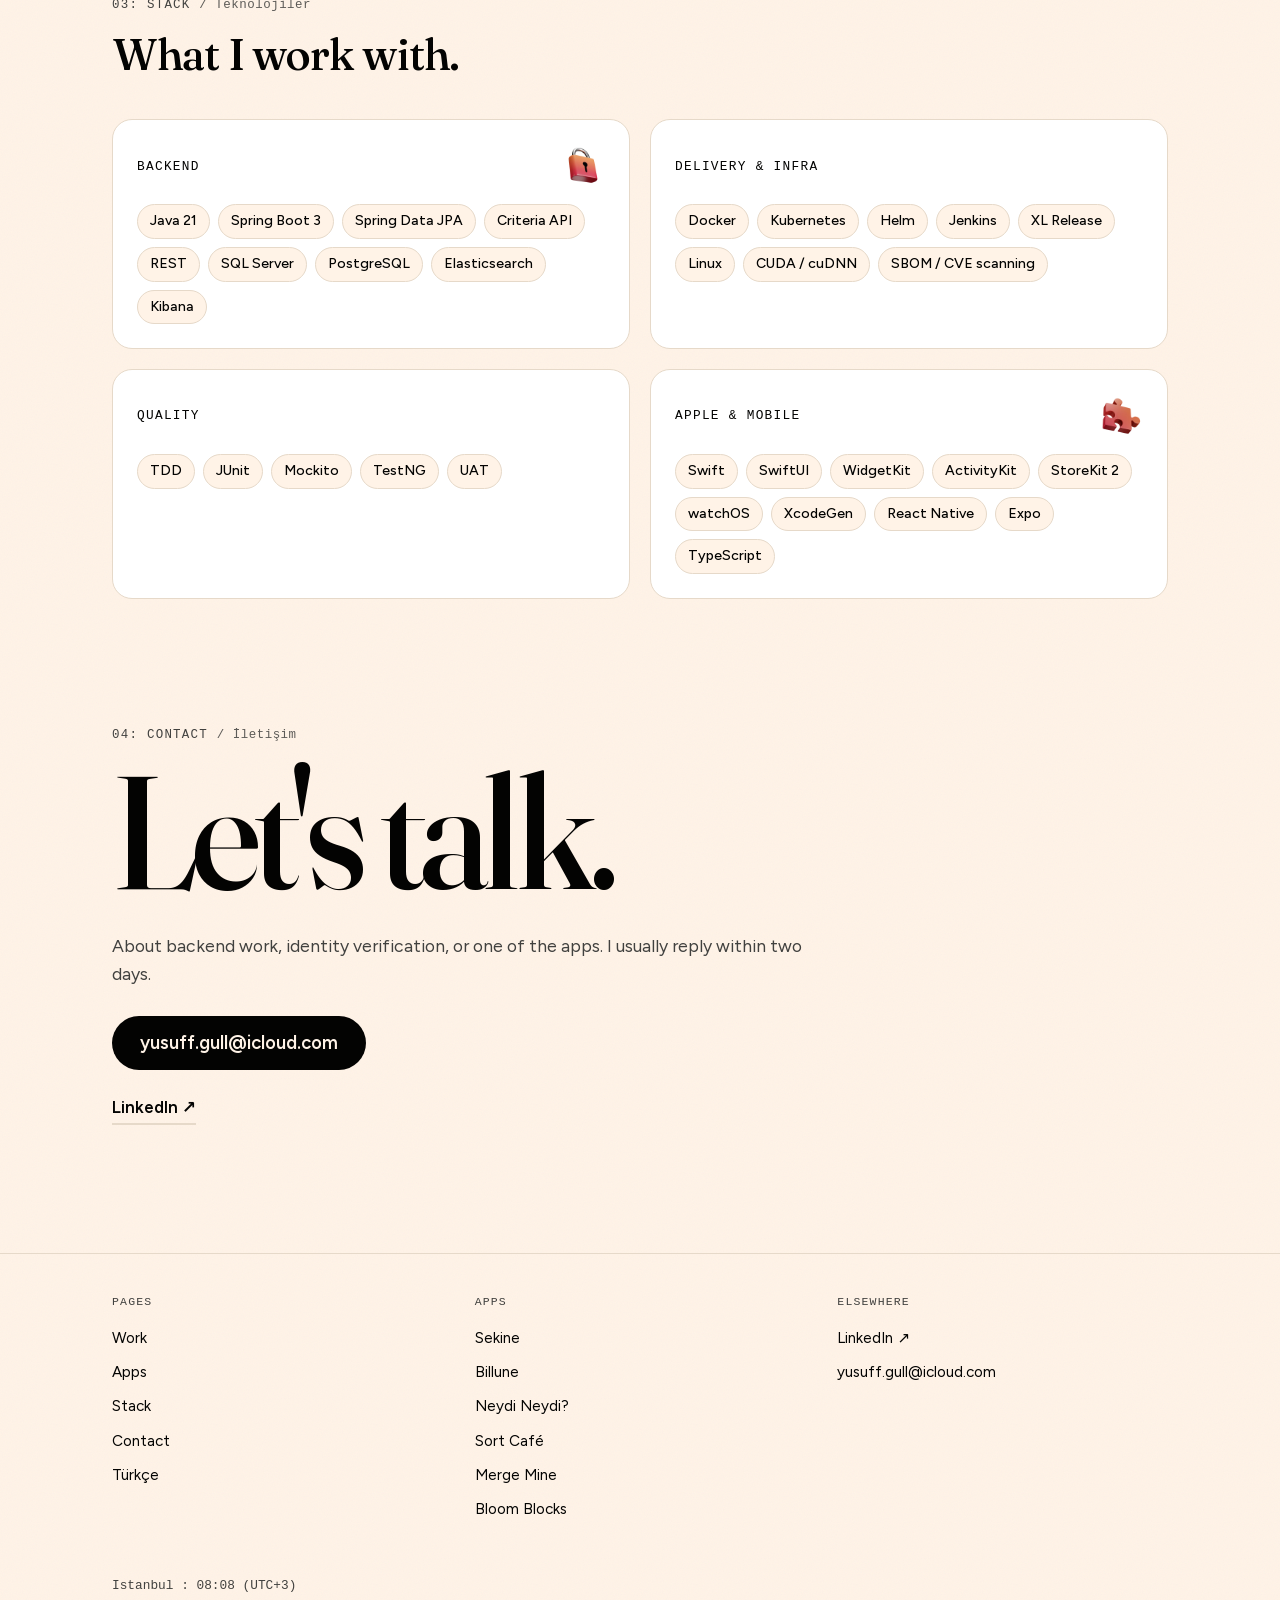
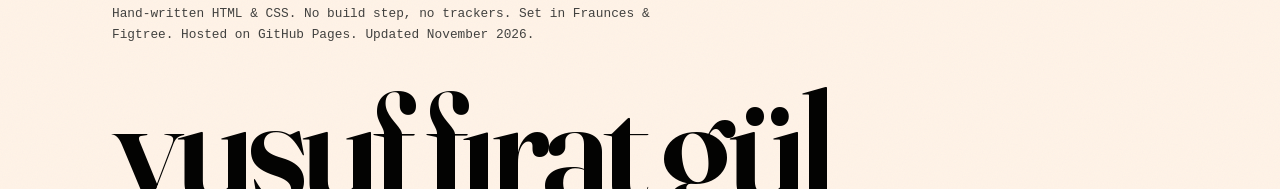
==== commit 5d320d27: "fix(site): address jury findings on home pages Metric-matched font fallbacks, 24px+ tap targets, dra" ====
--- a/index.html
+++ b/index.html
@@ -15,7 +15,11 @@
 <meta property="og:url" content="https://yusuffiratgul.com/">
 <meta property="og:title" content="Yusuf Fırat Gül: Backend engineer &amp; iOS maker">
 <meta property="og:description" content="Software engineer at Softtech in Istanbul building Java/Spring identity verification (eKYC) services for banks, insurers and fintechs. Also ships six apps.">
-<meta name="twitter:card" content="summary">
+<meta property="og:image" content="https://yusuffiratgul.com/assets/og/og.png">
+<meta property="og:image:width" content="1200">
+<meta property="og:image:height" content="630">
+<meta property="og:image:alt" content="Yusuf Fırat Gül, a developer ID card styled like a passport data page">
+<meta name="twitter:card" content="summary_large_image">
 <meta name="theme-color" content="#fff3e7" media="(prefers-color-scheme: light)">
 <meta name="theme-color" content="#17120d" media="(prefers-color-scheme: dark)">
 <link rel="preload" href="/assets/fonts/fraunces-latin.woff2" as="font" type="font/woff2" crossorigin>
@@ -29,7 +33,7 @@
 <header class="site-header">
   <div class="shell bar">
     <div class="brand">
-      <a class="wordmark" href="/" aria-label="Yusuf Fırat Gül, home">yfg.</a>
+      <a class="wordmark" href="/" aria-label="yfg. Yusuf Fırat Gül, home">yfg.</a>
       <span class="status">IST · Softtech</span>
     </div>
     <nav class="nav" aria-label="Primary">
@@ -152,7 +156,7 @@
       </li>
       <li class="app" style="--n:1">
         <article class="app-card" style="--tile:#b8caf5" aria-labelledby="app-billune">
-          <div class="app-tile"><div class="mono-icon" role="img" aria-label="Billune">B</div>
+          <div class="app-tile"><img src="/assets/apps/billune.webp" alt="Billune" width="96" height="96" loading="lazy">
           </div>
           <div class="app-body">
             <h3 id="app-billune">Billune</h3>
--- a/style.css
+++ b/style.css
@@ -13,6 +13,12 @@
   src: url("/assets/fonts/figtree-latin.woff2") format("woff2");
   unicode-range: U+0000-00FF, U+0131, U+0152-0153, U+02BB-02BC, U+02C6, U+02DA, U+02DC, U+0304, U+0308, U+0329, U+2000-206F, U+20AC, U+2122, U+2191, U+2193, U+2212, U+2215, U+FEFF, U+FFFD; }
 
+/* Metric-matched fallbacks: text keeps its size and line breaks when the web fonts swap in (no CLS). */
+@font-face { font-family: "Figtree Fallback"; src: local("Arial"), local("Helvetica"), local("Roboto");
+  size-adjust: 100.8%; ascent-override: 94.2%; descent-override: 24.8%; line-gap-override: 0%; }
+@font-face { font-family: "Fraunces Fallback"; src: local("Georgia"), local("Noto Serif");
+  size-adjust: 88.2%; ascent-override: 111.1%; descent-override: 29.5%; line-gap-override: 0%; }
+
 /* ---------- tokens ---------- */
 :root {
   color-scheme: light dark;
@@ -20,8 +26,8 @@
   --accent: #ff4500; --link: #b02e00; --on-accent: #030302;
   --mint: #9bd8a9; --marigold: #fde99b; --peri: #b8caf5; --blush: #f7c6b5; --sand: #ecd9bf;
   --mono: ui-monospace, "SF Mono", Menlo, Consolas, monospace;
-  --serif: "Fraunces", Georgia, serif;
-  --sans: "Figtree", system-ui, -apple-system, "Segoe UI", sans-serif;
+  --serif: "Fraunces", "Fraunces Fallback", Georgia, serif;
+  --sans: "Figtree", "Figtree Fallback", system-ui, -apple-system, "Segoe UI", sans-serif;
   --shadow: 0 1px 0 rgba(3,3,2,.04), 0 12px 32px -18px rgba(3,3,2,.18);
   --header-h: 64px;
   --noise: url("data:image/svg+xml,%3Csvg xmlns='http://www.w3.org/2000/svg' width='160' height='160'%3E%3Cfilter id='n'%3E%3CfeTurbulence type='fractalNoise' baseFrequency='.8' numOctaves='2' stitchTiles='stitch'/%3E%3C/filter%3E%3Crect width='100%25' height='100%25' filter='url(%23n)' opacity='.04'/%3E%3C/svg%3E");
@@ -69,9 +75,22 @@
 .wrap { max-width: 720px; margin: 0 auto; padding: 48px 24px 96px; }
 .top { display: flex; align-items: baseline; justify-content: space-between; gap: 16px; margin-bottom: 40px; font: 500 .8rem/1.4 var(--mono); letter-spacing: .02em; }
 .top a { color: var(--graphite); text-decoration: none; }
-.top a:hover { color: var(--ink); text-decoration: underline; }
+.top a:hover { color: var(--ink); }
+/* "Verified" underline: draws in under the pointer. */
+.top a, body.home .nav a, body.home .lang a:not([aria-current]), body.home .foot-cols a, body.home .textlink {
+  background: linear-gradient(var(--accent), var(--accent)) 0 100% / 0 2px no-repeat; }
+.top a:hover, body.home .nav a:hover, body.home .lang a:not([aria-current]):hover, body.home .foot-cols a:hover, body.home .textlink:hover { background-size: 100% 2px; }
 h1 { font-family: var(--serif); font-weight: 500; font-size: 2rem; line-height: 1.15; margin: 0 0 6px; letter-spacing: -.015em; }
-.wrap > h1::before { content: ""; display: block; width: 40px; height: 4px; border-radius: 2px; background: var(--accent); margin-bottom: 18px; }
+.wrap > h1::before, .app-id-text h1::before { content: ""; display: block; width: 40px; height: 4px; border-radius: 2px; background: var(--accent); margin-bottom: 18px; }
+.app-id { display: grid; grid-template-columns: 72px 1fr; gap: 20px; align-items: center; margin-bottom: 24px; padding: 20px; background: var(--card); border: 1px solid var(--line); border-radius: 20px; box-shadow: inset 0 4px 0 var(--accent), var(--shadow); transform: rotate(-.6deg); }
+.app-id-icon { width: 72px; height: 72px; border-radius: 22%; display: block; }
+.app-id-top { display: flex; align-items: center; gap: 10px; margin: 0 0 10px; font: 500 .7rem/1 var(--mono); letter-spacing: .1em; color: var(--graphite); }
+.app-id-text h1::before { display: none; }
+.app-id .lead { margin: 6px 0 0; font-size: 1rem; }
+.id-chip { width: 26px; height: 20px; border-radius: 4px; background: var(--marigold); border: 1px solid #030302; position: relative; flex: none; }
+.id-chip::before { content: ""; position: absolute; inset: 5px 0; border-top: 1px solid #030302; border-bottom: 1px solid #030302; }
+.id-chip::after { content: ""; position: absolute; inset: 0 8px; border-left: 1px solid #030302; border-right: 1px solid #030302; }
+@media (max-width: 480px) { .app-id { grid-template-columns: 56px 1fr; gap: 14px; padding: 16px; } .app-id-icon { width: 56px; height: 56px; } .app-id-text h1 { font-size: 1.6rem; } }
 h2 { font-family: var(--serif); font-weight: 500; font-size: 1.5rem; line-height: 1.2; margin: 52px 0 12px; padding-bottom: 10px; border-bottom: 1px solid var(--line); letter-spacing: -.01em; }
 h3 { font-family: var(--sans); font-weight: 700; font-size: 1.02rem; margin: 28px 0 6px; }
 p, li { max-width: 66ch; }
@@ -112,19 +131,23 @@
 body.home .bar { display: flex; align-items: center; gap: 24px; min-height: var(--header-h); }
 body.home .brand { display: flex; align-items: baseline; gap: 14px; margin-right: auto; }
 body.home .wordmark { font: 600 1.6rem/1 var(--serif); letter-spacing: -.02em; color: var(--ink); text-decoration: none; }
+body.home .wordmark { position: relative; }
+body.home .wordmark::after { content: "\2713"; position: absolute; left: 100%; top: -.1em; margin-left: .12em; font: 700 .7em/1 var(--sans); color: var(--accent); opacity: 0; transform: scale(.4) rotate(-20deg); }
 body.home .wordmark:hover { color: var(--ink); }
+body.home .wordmark:hover::after { opacity: 1; transform: none; }
 body.home .status { display: none; font: 500 .72rem/1 var(--mono); letter-spacing: .08em; text-transform: uppercase; color: var(--graphite); }
 body.home .nav { display: flex; gap: 28px; }
-body.home .nav a, body.home .lang a { color: var(--ink); text-decoration: none; font-weight: 500; font-size: .95rem; }
-body.home .nav a:hover, body.home .lang a:hover { color: var(--link); text-decoration: underline; text-underline-offset: 6px; }
+body.home .nav a, body.home .lang a { display: inline-block; padding: 8px 2px 6px; color: var(--ink); text-decoration: none; font-weight: 500; font-size: .95rem; }
+body.home .lang a { padding: 8px 6px 6px; min-width: 28px; text-align: center; }
+body.home .nav a:hover, body.home .lang a:hover { color: var(--link); }
 body.home .lang { font: 500 .8rem/1 var(--mono); letter-spacing: .04em; color: var(--graphite); }
 body.home .lang a { font: inherit; }
-body.home .lang [aria-current] { text-decoration: underline; text-decoration-thickness: 2px; text-underline-offset: 6px; }
+body.home .lang [aria-current] { text-decoration: underline; text-decoration-thickness: 2px; text-underline-offset: 5px; }
 body.home .menu-btn { display: none; font: 500 .85rem/1 var(--mono); letter-spacing: .04em; background: none; color: var(--ink); border: 1px solid var(--ink); border-radius: 999px; padding: 9px 16px; cursor: pointer; }
 body.home .menu-btn:hover { background: var(--ink); color: var(--paper); }
 @media (min-width: 720px) { body.home .status { display: inline; } }
 @media (max-width: 719px) {
-  body.home .bar { flex-wrap: wrap; gap: 8px 16px; padding: 10px 0; min-height: var(--header-h); }
+  body.home .bar { flex-wrap: wrap; gap: 8px 16px; padding-top: 10px; padding-bottom: 10px; min-height: var(--header-h); }
   body.home .nav { order: 5; width: 100%; gap: 20px; overflow-x: auto; padding-bottom: 4px; }
   .menu-ready body.home .nav { display: none; }
   .menu-ready body.home .menu-btn { display: inline-flex; }
@@ -142,8 +165,9 @@
 body.home .label { font: 500 .78rem/1.4 var(--mono); letter-spacing: .1em; text-transform: uppercase; color: var(--graphite); margin: 0 0 16px; }
 body.home .label span { text-transform: none; letter-spacing: .04em; opacity: .85; }
 body.home .h2 { font: 500 clamp(1.75rem, 3.6vw, 2.75rem)/1.12 var(--serif); letter-spacing: -.02em; max-width: 22ch; }
-body.home .textlink { color: var(--ink); font-weight: 600; text-decoration: underline; text-decoration-thickness: 2px; text-decoration-color: var(--line); text-underline-offset: 5px; }
-body.home .textlink:hover { color: var(--link); text-decoration-color: var(--accent); }
+body.home .textlink { color: var(--ink); font-weight: 600; text-decoration: none; padding-bottom: 3px;
+  background: linear-gradient(var(--accent), var(--accent)) 0 100% / 0 2px no-repeat, linear-gradient(var(--line), var(--line)) 0 100% / 100% 2px no-repeat; }
+body.home .textlink:hover { color: var(--link); background-size: 100% 2px, 100% 2px; }
 
 /* hero */
 body.home .hero { padding-top: clamp(32px, 6vw, 72px); display: grid; gap: 48px; align-items: center; }
@@ -151,6 +175,13 @@
 body.home .hero h1 { font: 500 clamp(2.25rem, 7vw, 3.25rem)/1.06 var(--serif); letter-spacing: -.025em; }
 body.home .lede { margin: 24px 0 28px; font-size: 1.1rem; color: var(--graphite); }
 body.home .hero-links { display: flex; gap: 24px; flex-wrap: wrap; }
+@media (max-width: 959px) {
+  body.home .hero { gap: 0; }
+  body.home .hero-copy { display: contents; }
+  body.home .eyebrow { order: 1; } body.home .hero h1 { order: 2; }
+  body.home .hero-stage { order: 3; margin-top: 28px; }
+  body.home .lede { order: 4; margin-top: 8px; } body.home .hero-links { order: 5; }
+}
 @media (min-width: 960px) {
   body.home .hero { grid-template-columns: 5fr 7fr; gap: 56px; }
   body.home .hero h1 { font-size: clamp(2.5rem, 3.6vw, 3.4rem); }
@@ -165,9 +196,6 @@
 }
 body.home .id-top { display: flex; align-items: center; gap: 12px; font: 500 clamp(8px, 2.2vw, 11px)/1.2 var(--mono); letter-spacing: .1em; color: var(--graphite); }
 body.home .id-top .country { margin-left: auto; color: var(--ink); }
-body.home .id-chip { width: 26px; height: 20px; border-radius: 4px; background: var(--marigold); border: 1px solid var(--ink); position: relative; flex: none; }
-body.home .id-chip::before { content: ""; position: absolute; inset: 5px 0; border-top: 1px solid var(--ink); border-bottom: 1px solid var(--ink); }
-body.home .id-chip::after { content: ""; position: absolute; inset: 0 8px; border-left: 1px solid var(--ink); border-right: 1px solid var(--ink); }
 body.home .id-main { display: grid; grid-template-columns: clamp(68px, 18vw, 120px) 1fr; gap: clamp(12px, 3vw, 24px); margin: clamp(12px, 2.5vw, 20px) 0; }
 body.home .photo {
   aspect-ratio: 3 / 4; border-radius: 10px; background: var(--peri); border: 1px solid var(--ink); display: grid; place-items: center; position: relative; overflow: hidden; color: #030302;
@@ -181,7 +209,7 @@
 body.home .scan { position: absolute; left: 0; right: 0; top: 0; height: 2px; background: var(--accent); opacity: 0; pointer-events: none; }
 body.home .verify-row { display: flex; flex-wrap: wrap; align-items: center; gap: 14px 24px; margin-top: 28px; }
 body.home .verify-btn { font: 600 .95rem/1 var(--sans); background: var(--accent); color: var(--on-accent); border: 0; border-radius: 999px; padding: 14px 24px; cursor: pointer; }
-body.home .verify-btn:hover { background: var(--ink); color: var(--paper); }
+body.home .verify-btn:hover { background: var(--ink); color: var(--paper); transform: translateY(-2px); }
 body.home .verify-btn[aria-disabled="true"] { opacity: .6; cursor: default; }
 body.home .verify-btn[hidden] { display: none; }
 body.home .checks { display: flex; flex-wrap: wrap; gap: 6px 18px; font: 500 .8rem/1.4 var(--mono); letter-spacing: .06em; }
@@ -231,6 +259,9 @@
 }
 body.home .app-card::after { content: ""; position: absolute; inset: 0; background: var(--paper); opacity: 0; pointer-events: none; }
 
+body.home .app:focus-within .app-card { transform: none; }
+body.home .app:focus-within .app-card::after { opacity: 0; }
+
 /* stack */
 body.home .stack-grid { display: grid; gap: 20px; margin-top: 40px; }
 body.home .stack-group { background: var(--card); border: 1px solid var(--line); border-radius: 20px; padding: 24px; }
@@ -244,7 +275,7 @@
 body.home .contact-block h2 { font: 500 clamp(4rem, 14vw, 10rem)/.9 var(--serif); letter-spacing: -.045em; max-width: none; }
 body.home .contact-sub { margin: 28px 0 28px; font-size: 1.1rem; color: var(--graphite); }
 body.home .copy-btn { display: inline-flex; align-items: center; gap: 10px; background: var(--ink); color: var(--paper); text-decoration: none; font: 600 clamp(.95rem, 4vw, 1.15rem)/1.2 var(--sans); padding: 16px 28px; border-radius: 999px; }
-body.home .copy-btn:hover { background: var(--accent); color: var(--on-accent); }
+body.home .copy-btn:hover { background: var(--accent); color: var(--on-accent); transform: translateY(-2px); box-shadow: 0 10px 24px -12px var(--accent); }
 body.home .contact-more { display: flex; flex-wrap: wrap; gap: 8px 24px; align-items: center; margin-top: 24px; }
 body.home .contact-more small { font: 500 .8rem/1.4 var(--mono); color: var(--graphite); }
 
@@ -252,13 +283,13 @@
 body.home .site-footer { margin-top: clamp(80px, 12vw, 128px); padding: 40px 0 0; border-top: 1px solid var(--line); color: var(--ink); font-size: .95rem; overflow: hidden; }
 body.home .foot-cols { display: grid; gap: 32px; }
 body.home .foot-cols .foot-h { margin: 0 0 12px; font: 500 .72rem/1.4 var(--mono); letter-spacing: .1em; text-transform: uppercase; color: var(--graphite); margin-bottom: 12px; }
-body.home .foot-cols li { margin-bottom: 6px; }
-body.home .foot-cols a { color: var(--ink); text-decoration: none; }
-body.home .foot-cols a:hover { color: var(--link); text-decoration: underline; }
+body.home .foot-cols li { margin-bottom: 2px; }
+body.home .foot-cols a { display: inline-block; padding: 4px 0; color: var(--ink); text-decoration: none; }
+body.home .foot-cols a:hover { color: var(--link); }
 body.home .foot-meta { margin-top: 48px; display: grid; gap: 8px; font: 500 .8rem/1.6 var(--mono); color: var(--graphite); }
 body.home .foot-meta p { max-width: 70ch; margin: 0; }
 body.home .big-word { display: block; margin: 40px 0 0; padding: 0 clamp(20px, 4vw, 32px); font: 600 clamp(2.75rem, 12vw, 13rem)/.8 var(--serif); letter-spacing: -.05em; white-space: nowrap; color: var(--ink); text-align: center; user-select: none; }
-body.home .big-word { text-align: left; max-width: 1120px; margin-left: auto; margin-right: auto; margin-bottom: -.12em; }
+body.home .big-word { font-variant-ligatures: no-common-ligatures; text-align: left; max-width: 1120px; margin-left: auto; margin-right: auto; margin-bottom: -.12em; }
 @media (min-width: 720px) { body.home .foot-cols { grid-template-columns: 1fr 1fr 1fr; } }
 
 /* ---------- motion (opt-in only) ---------- */
@@ -271,7 +302,14 @@
   body.home .is-scanning .scan { animation: scan .9s linear forwards; }
   body.home .app-card { transition: transform .4s ease; transform-origin: 50% 0; }
   body.home .app-card::after { transition: opacity .4s ease; }
-  body.home .verify-btn, body.home .copy-btn, body.home .menu-btn { transition: background-color .15s, color .15s; }
+  body.home .verify-btn, body.home .copy-btn, body.home .menu-btn { transition: background-color .15s, color .15s, transform .2s ease, box-shadow .2s ease; }
+  .top a, body.home .nav a, body.home .lang a, body.home .foot-cols a, body.home .textlink { transition: background-size .25s ease, color .15s; }
+  body.home .wordmark::after { transition: opacity .2s ease, transform .3s cubic-bezier(.3,1.6,.5,1); }
+  @view-transition { navigation: auto; }
+  body.home .wordmark { view-transition-name: brand; }
+  body.home .idcard { view-transition-name: idcard; }
+  body.home .hero h1 { view-transition-name: hero-title; }
+  ::view-transition-old(root), ::view-transition-new(root) { animation-duration: .28s; }
 }
 /* No-flash start state: site.js adds .is-ready on load. If it never does (script blocked/failed),
    the CSS timer below reveals the static final content after 2s. */
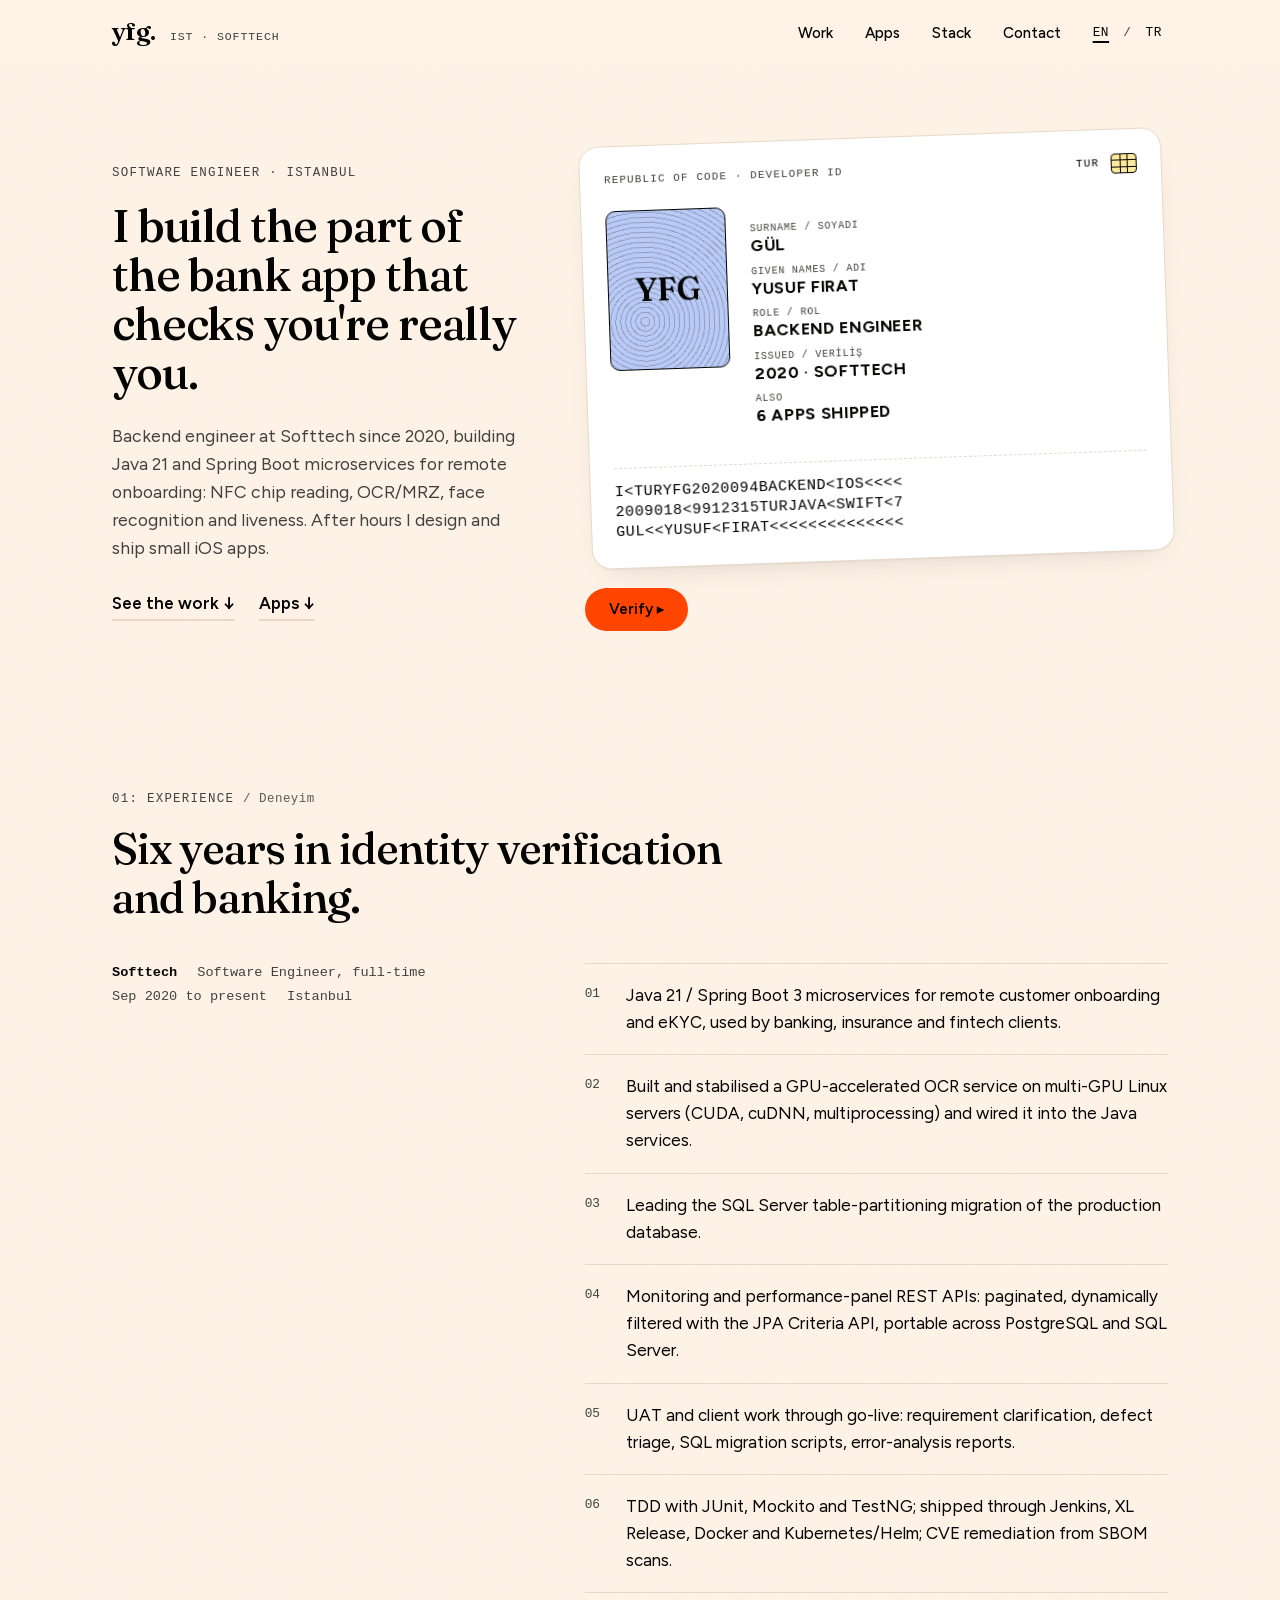
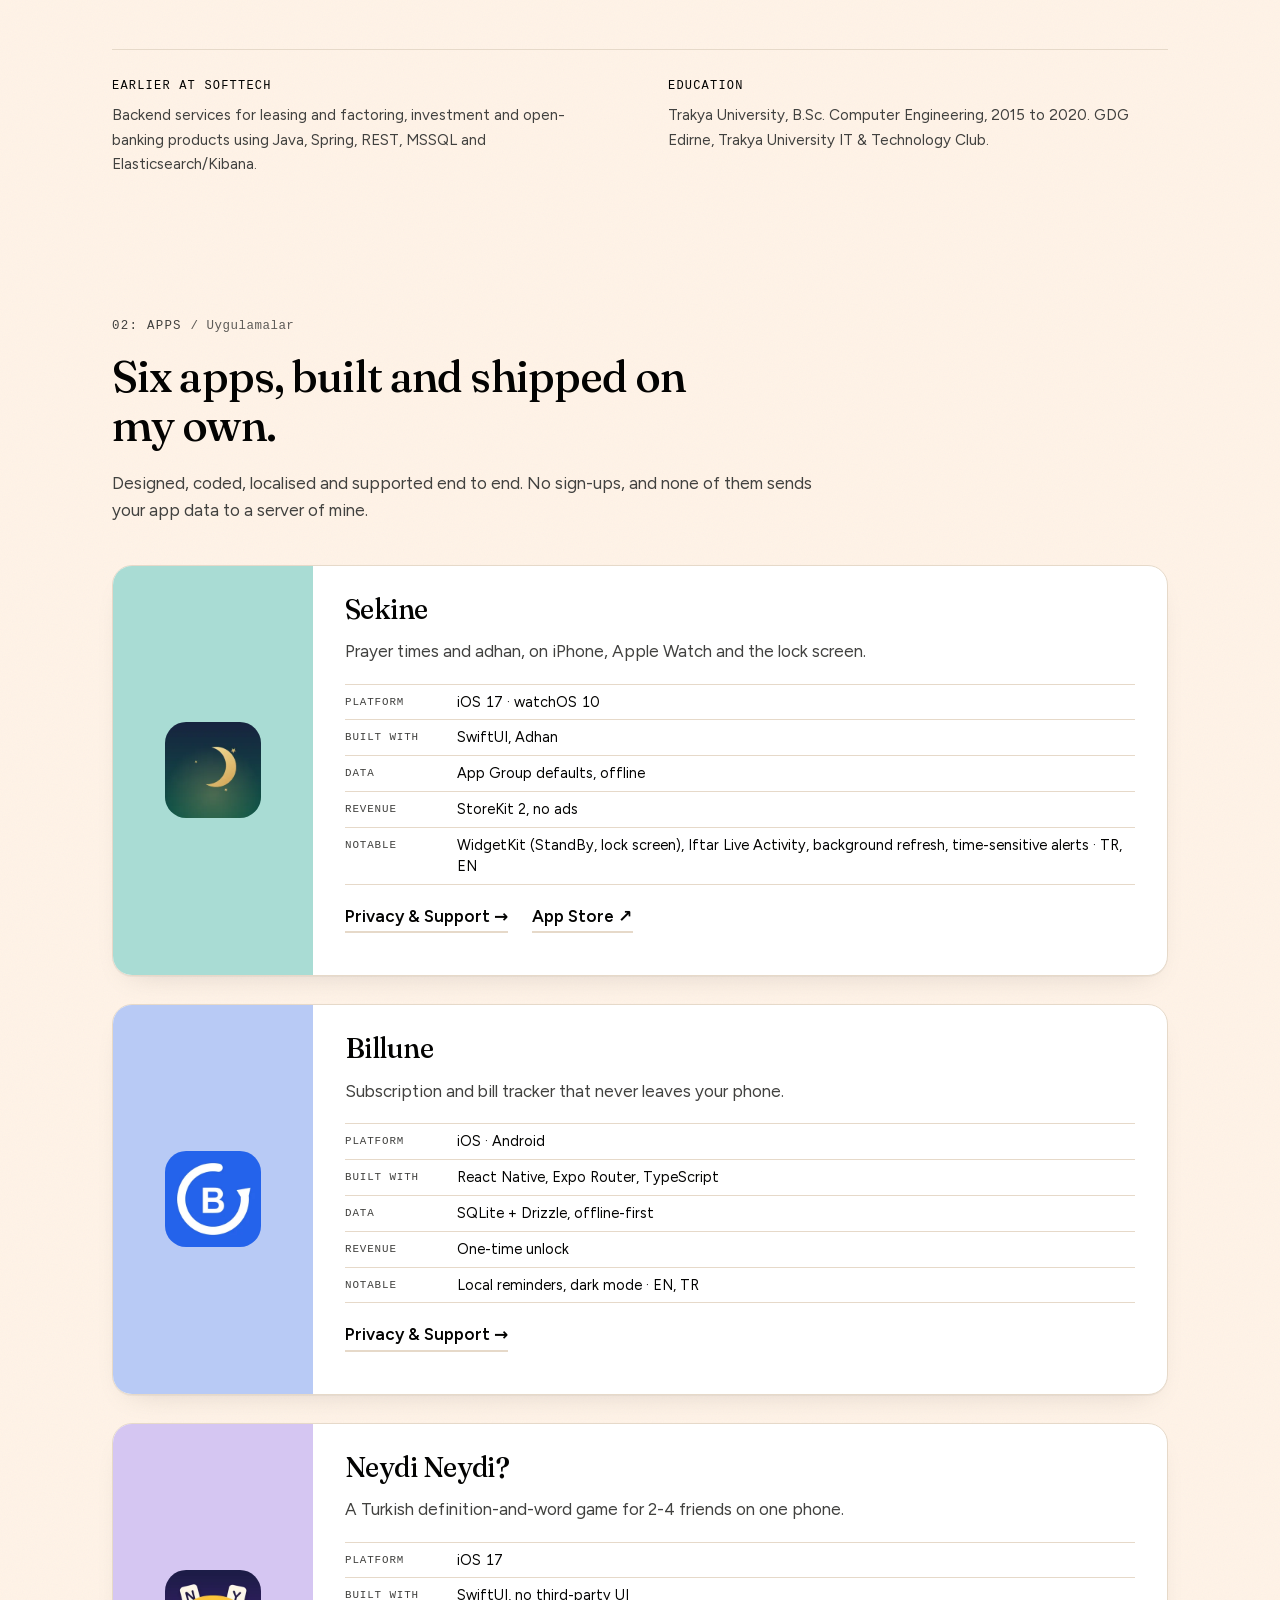
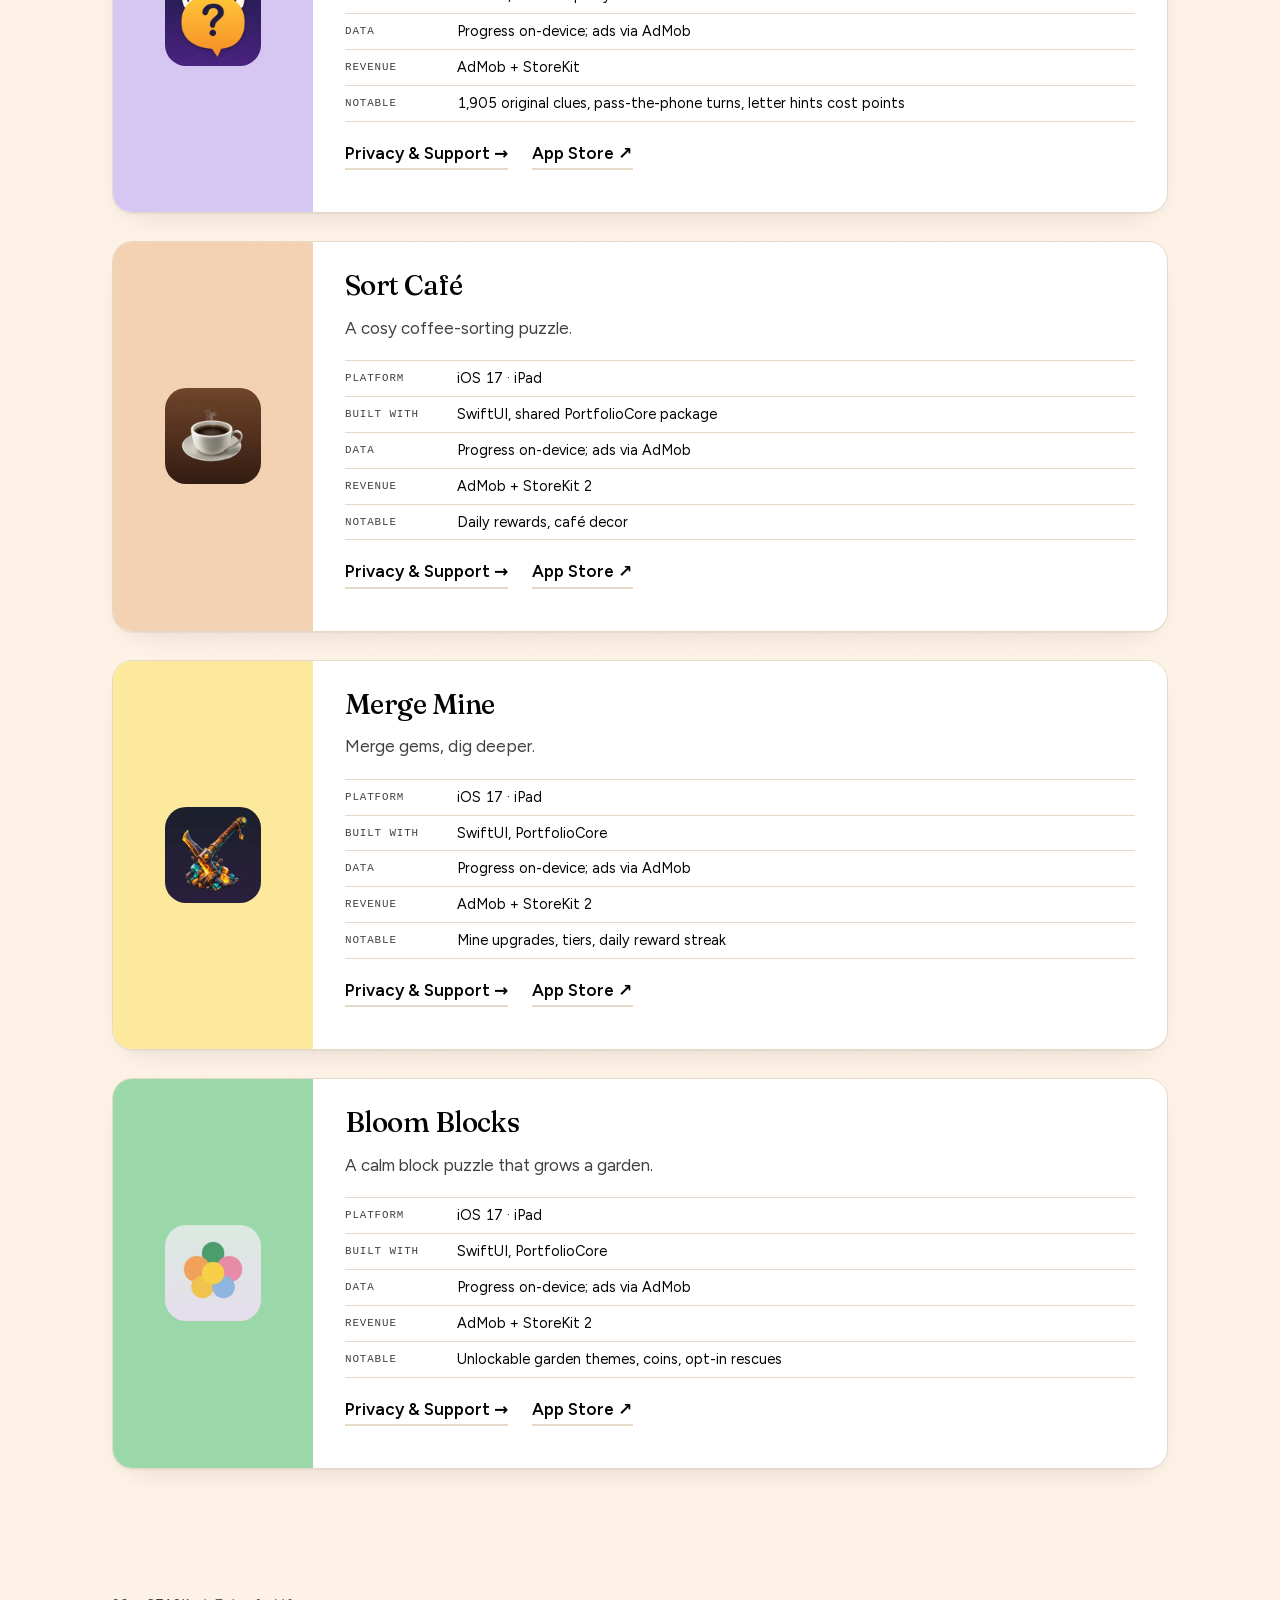
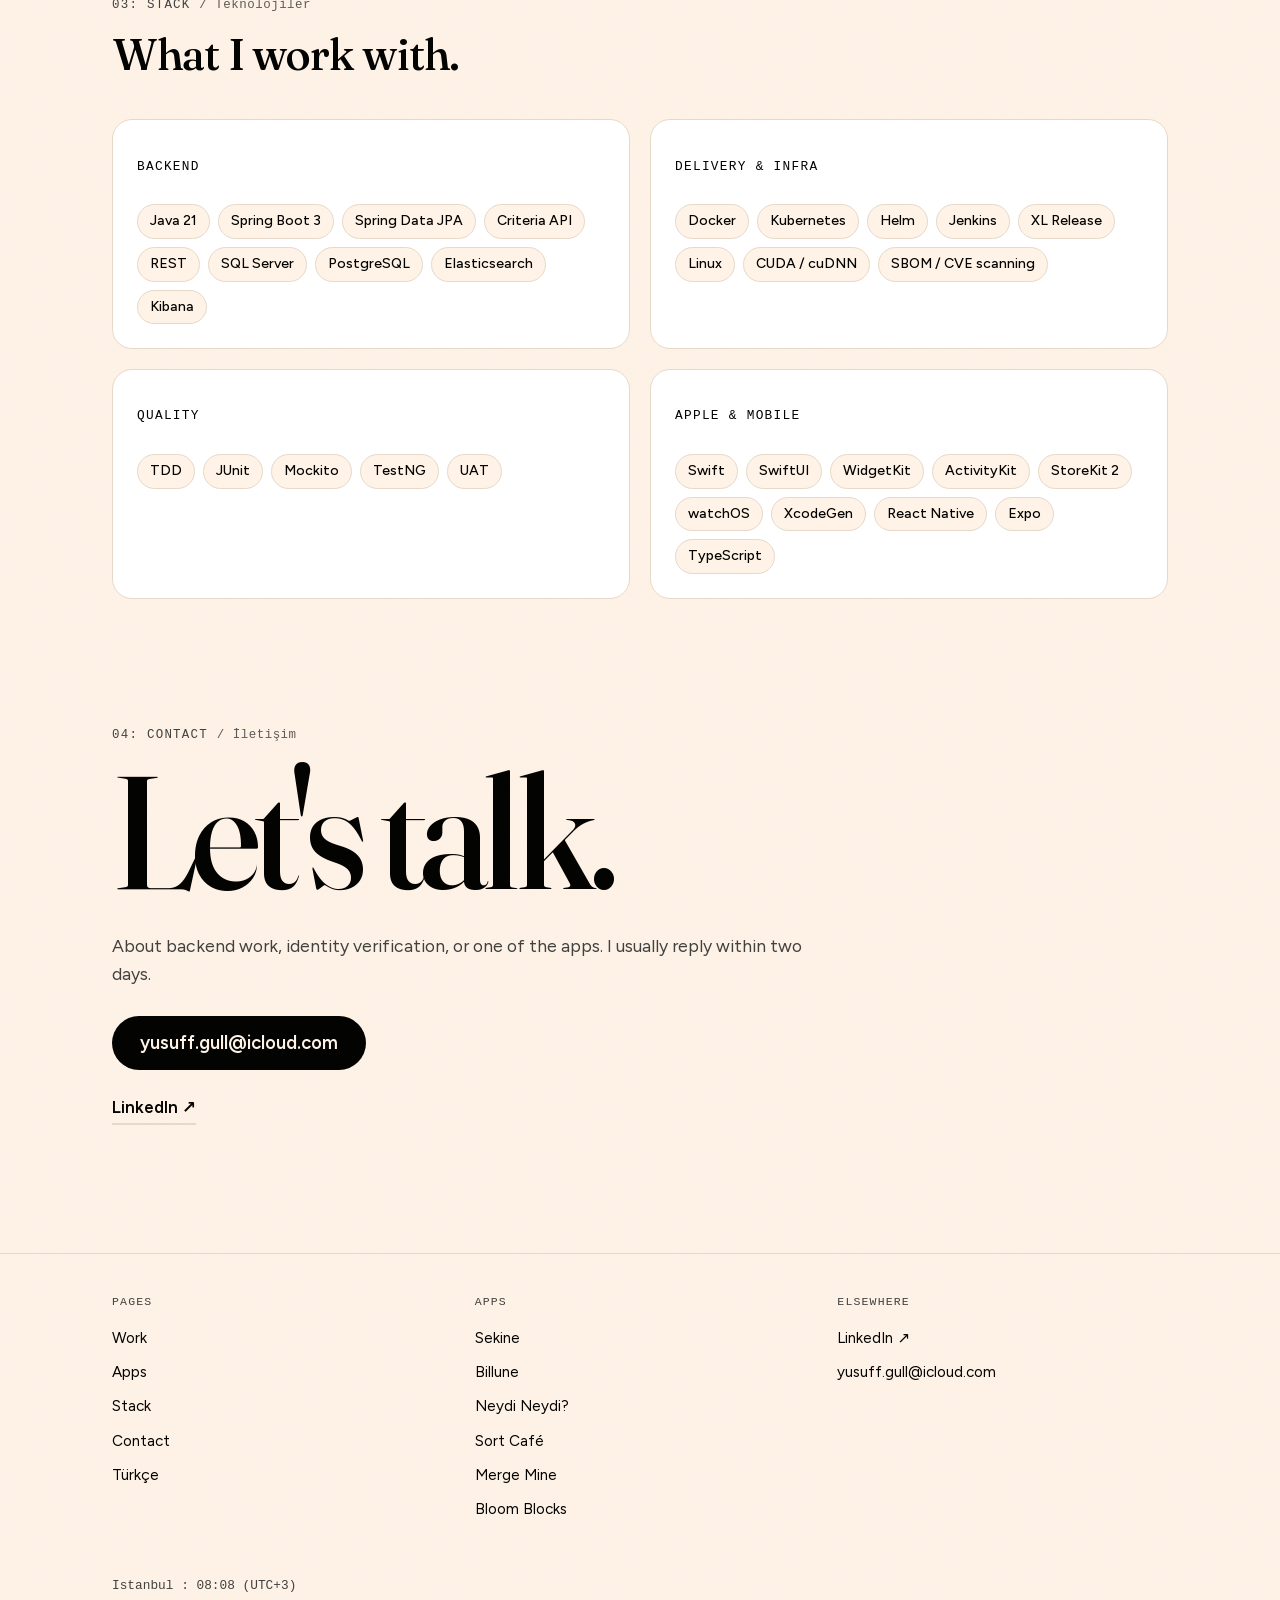
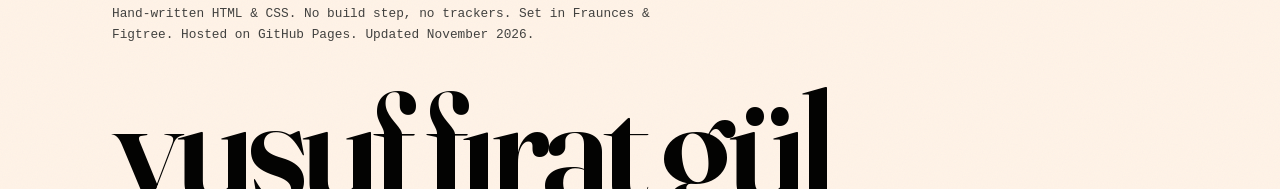
==== commit 0cb3ad4b: "Merge branch 'feat/jury-round2'" ====
--- a/index.html
+++ b/index.html
@@ -75,10 +75,10 @@
         <div class="id-main">
           <div class="photo" aria-hidden="true"><span>YFG</span></div>
           <dl class="fields">
-            <div><dt>Surname / Soyadı</dt><dd>Gül</dd></div>
-            <div><dt>Given names / Adı</dt><dd>Yusuf Fırat</dd></div>
-            <div><dt>Role / Rol</dt><dd>Backend engineer</dd></div>
-            <div><dt>Issued / Veriliş</dt><dd>2020 · Softtech</dd></div>
+            <div><dt><span lang="en">Surname</span> / <span lang="tr">Soyadı</span></dt><dd>Gül</dd></div>
+            <div><dt><span lang="en">Given names</span> / <span lang="tr">Adı</span></dt><dd>Yusuf Fırat</dd></div>
+            <div><dt><span lang="en">Role</span> / <span lang="tr">Rol</span></dt><dd>Backend engineer</dd></div>
+            <div><dt><span lang="en">Issued</span> / <span lang="tr">Veriliş</span></dt><dd>2020 · Softtech</dd></div>
             <div><dt>Also</dt><dd>6 apps shipped</dd></div>
           </dl>
         </div>
@@ -257,7 +257,7 @@
     <h2 class="h2" id="stack-h">What I work with.</h2>
     <div class="stack-grid">
       <div class="stack-group">
-        <h3>Backend <img src="/assets/icons/lock.webp" alt="" width="44" height="44" loading="lazy"></h3>
+        <h3>Backend</h3>
         <ul class="chips">
           <li>Java 21</li>
           <li>Spring Boot 3</li>
@@ -294,7 +294,7 @@
         </ul>
       </div>
       <div class="stack-group">
-        <h3>Apple &amp; mobile <img src="/assets/icons/puzzle.webp" alt="" width="44" height="44" loading="lazy"></h3>
+        <h3>Apple &amp; mobile</h3>
         <ul class="chips">
           <li>Swift</li>
           <li>SwiftUI</li>
--- a/style.css
+++ b/style.css
@@ -74,7 +74,7 @@
 /* ---------- policy pages ---------- */
 .wrap { max-width: 720px; margin: 0 auto; padding: 48px 24px 96px; }
 .top { display: flex; align-items: baseline; justify-content: space-between; gap: 16px; margin-bottom: 40px; font: 500 .8rem/1.4 var(--mono); letter-spacing: .02em; }
-.top a { color: var(--graphite); text-decoration: none; }
+.top a { display: inline-block; padding: 6px 0 4px; color: var(--graphite); text-decoration: none; }
 .top a:hover { color: var(--ink); }
 /* "Verified" underline: draws in under the pointer. */
 .top a, body.home .nav a, body.home .lang a:not([aria-current]), body.home .foot-cols a, body.home .textlink {
@@ -122,8 +122,8 @@
 body.home .shell { max-width: 1120px; margin: 0 auto; padding: 0 clamp(20px, 4vw, 32px); }
 body.home section[id] { scroll-margin-top: 88px; }
 body.home .mono { font-family: var(--mono); }
-body.home .skip { position: absolute; left: 12px; top: -60px; z-index: 100; background: var(--ink); color: var(--paper); padding: 10px 16px; border-radius: 999px; font-weight: 600; text-decoration: none; }
-body.home .skip:focus { top: 12px; color: var(--paper); }
+.skip { position: absolute; left: 12px; top: -60px; z-index: 100; background: var(--ink); color: var(--paper); padding: 10px 16px; border-radius: 999px; font-weight: 600; text-decoration: none; }
+.skip:focus { top: 12px; color: var(--paper); }
 
 /* header */
 body.home .site-header { position: sticky; top: 0; z-index: 50; background: var(--paper); border-bottom: 1px solid transparent; }
@@ -259,6 +259,7 @@
 }
 body.home .app-card::after { content: ""; position: absolute; inset: 0; background: var(--paper); opacity: 0; pointer-events: none; }
 
+body.home .app:focus-within { z-index: 10; }
 body.home .app:focus-within .app-card { transform: none; }
 body.home .app:focus-within .app-card::after { opacity: 0; }
 
@@ -266,7 +267,6 @@
 body.home .stack-grid { display: grid; gap: 20px; margin-top: 40px; }
 body.home .stack-group { background: var(--card); border: 1px solid var(--line); border-radius: 20px; padding: 24px; }
 body.home .stack-group h3 { display: flex; align-items: center; gap: 12px; min-height: 44px; margin-bottom: 16px; font: 500 .8rem/1.4 var(--mono); letter-spacing: .1em; text-transform: uppercase; }
-body.home .stack-group h3 img { width: 44px; height: 44px; margin-left: auto; }
 body.home .chips { margin: 0; gap: 8px; }
 body.home .chips li { font-size: .88rem; font-weight: 500; padding: 5px 12px; border: 1px solid var(--line); border-radius: 999px; background: var(--paper); }
 @media (min-width: 720px) { body.home .stack-grid { grid-template-columns: 1fr 1fr; } }
@@ -307,7 +307,7 @@
   body.home .wordmark::after { transition: opacity .2s ease, transform .3s cubic-bezier(.3,1.6,.5,1); }
   @view-transition { navigation: auto; }
   body.home .wordmark { view-transition-name: brand; }
-  body.home .idcard { view-transition-name: idcard; }
+  body.home .idcard, .app-id { view-transition-name: idcard; }
   body.home .hero h1 { view-transition-name: hero-title; }
   ::view-transition-old(root), ::view-transition-new(root) { animation-duration: .28s; }
 }
